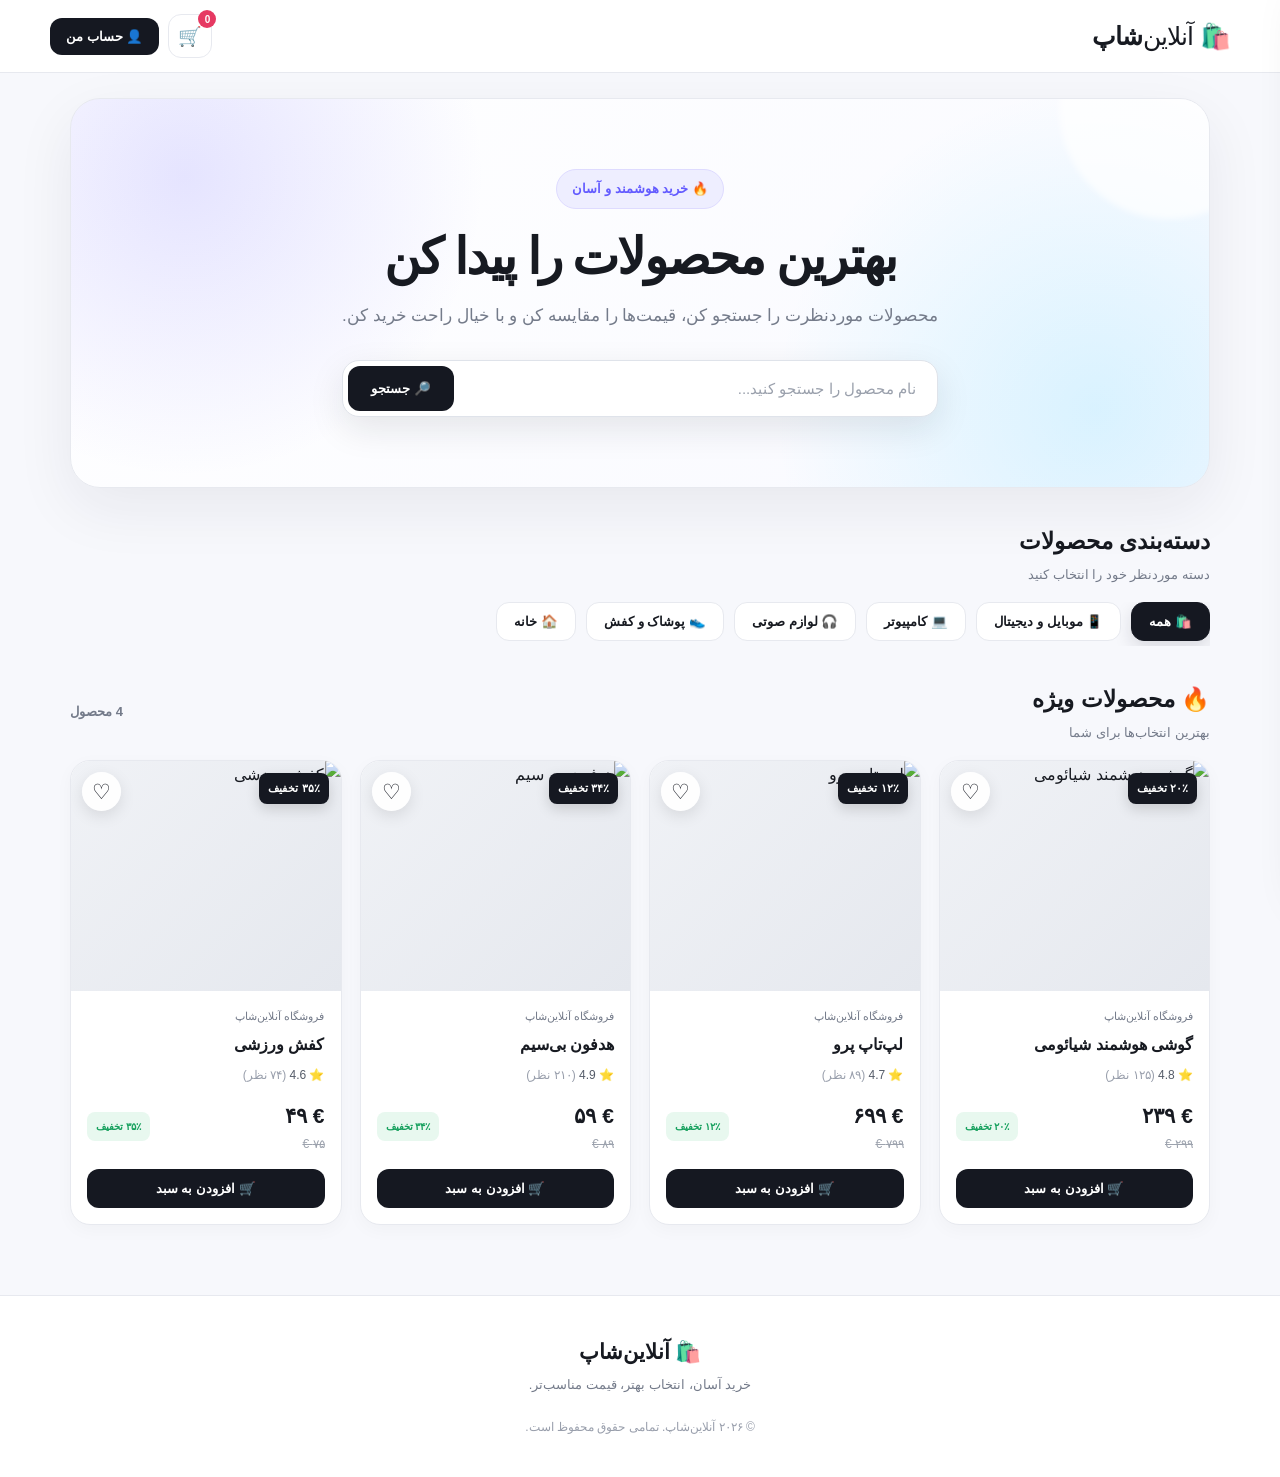
==== index.html @ c45873c3 "Refactor index.html with comments and adjustments Updated HTML structure and added comments for clar" ====
<!DOCTYPE html>
<html lang="fa" dir="rtl">

<head>
  <meta charset="UTF-8">

  <meta name="viewport" content="width=device-width, initial-scale=1.0">

  <title>آنلاین‌شاپ | فروشگاه اینترنتی</title>

  <meta
    name="description"
    content="آنلاین‌شاپ؛ خرید آسان محصولات با بهترین قیمت."
  >

  <link rel="stylesheet" href="style.css">
</head>

<body>

<header>

  <div class="header">

    <a href="#" class="logo">
      🛍️ <span>آنلاین</span>‌شاپ
    </a>

    <div class="header-actions">

      <button
        class="icon-button"
        onclick="openCart()"
        aria-label="سبد خرید"
      >
        🛒
        <span id="cartCount">0</span>
      </button>

      <button
        class="account"
        onclick="account()"
      >
        👤 حساب من
      </button>

    </div>

  </div>

</header>


<main>

  <!-- HERO -->

  <section class="hero">

    <div class="hero-content">

      <div class="badge">
        🔥 خرید هوشمند و آسان
      </div>

      <h1>
        بهترین محصولات را پیدا کن
      </h1>

      <p>
        محصولات موردنظرت را جستجو کن،
        قیمت‌ها را مقایسه کن و با خیال راحت خرید کن.
      </p>

      <div class="search">

        <input
          id="searchInput"
          type="search"
          placeholder="نام محصول را جستجو کنید..."
          autocomplete="off"
        >

        <button onclick="searchProducts()">
          🔎 جستجو
        </button>

      </div>

    </div>

  </section>


  <!-- CATEGORIES -->

  <section class="category-section">

    <div class="section-header">

      <div>

        <h2>
          دسته‌بندی محصولات
        </h2>

        <p class="section-subtitle">
          دسته موردنظر خود را انتخاب کنید
        </p>

      </div>

    </div>


    <div class="categories">

      <button
        class="category active"
        onclick="filterCategory('all', this)"
      >
        🛍️ همه
      </button>

      <button
        class="category"
        onclick="filterCategory('electronics', this)"
      >
        📱 موبایل و دیجیتال
      </button>

      <button
        class="category"
        onclick="filterCategory('computers', this)"
      >
        💻 کامپیوتر
      </button>

      <button
        class="category"
        onclick="filterCategory('audio', this)"
      >
        🎧 لوازم صوتی
      </button>

      <button
        class="category"
        onclick="filterCategory('fashion', this)"
      >
        👟 پوشاک و کفش
      </button>

      <button
        class="category"
        onclick="filterCategory('home', this)"
      >
        🏠 خانه
      </button>

    </div>

  </section>


  <!-- PRODUCTS -->

  <section class="deals-section">

    <div class="section-header">

      <div>

        <h2>
          🔥 محصولات ویژه
        </h2>

        <p class="section-subtitle">
          بهترین انتخاب‌ها برای شما
        </p>

      </div>

      <span id="resultCount">
        4 محصول
      </span>

    </div>


    <section
      class="products"
      id="products"
    >


      <!-- PRODUCT 1 -->

      <article
        class="product"
        data-category="electronics"
        data-name="گوشی شیائومی"
      >

        <div class="image">

          <img
            src="https://images.unsplash.com/photo-1598327105666-5b89351aff97?auto=format&fit=crop&w=700&q=85"
            alt="گوشی هوشمند شیائومی"
          >

          <span class="deal-badge">
            ۲۰٪ تخفیف
          </span>

          <button
            class="favorite"
            onclick="favorite(this)"
            aria-label="ذخیره محصول"
          >
            ♡
          </button>

        </div>


        <div class="info">

          <div class="store">
            فروشگاه آنلاین‌شاپ
          </div>

          <div class="name">
            گوشی هوشمند شیائومی
          </div>

          <div class="rating">
            ⭐ 4.8
            <span>
              (۱۲۵ نظر)
            </span>
          </div>


          <div class="prices">

            <div>

              <div class="price">
                ۲۳۹ €
              </div>

              <div class="old">
                ۲۹۹ €
              </div>

            </div>

            <div class="discount">
              ۲۰٪ تخفیف
            </div>

          </div>


          <button
            class="deal"
            onclick="addToCart(
              'گوشی هوشمند شیائومی',
              239,
              'https://images.unsplash.com/photo-1598327105666-5b89351aff97?auto=format&fit=crop&w=700&q=85'
            )"
          >
            🛒 افزودن به سبد
          </button>

        </div>

      </article>


      <!-- PRODUCT 2 -->

      <article
        class="product"
        data-category="computers"
        data-name="لپ تاپ پرو"
      >

        <div class="image">

          <img
            src="https://images.unsplash.com/photo-1496181133206-80ce9b88a853?auto=format&fit=crop&w=700&q=85"
            alt="لپ تاپ پرو"
          >

          <span class="deal-badge">
            ۱۲٪ تخفیف
          </span>

          <button
            class="favorite"
            onclick="favorite(this)"
            aria-label="ذخیره محصول"
          >
            ♡
          </button>

        </div>


        <div class="info">

          <div class="store">
            فروشگاه آنلاین‌شاپ
          </div>

          <div class="name">
            لپ‌تاپ پرو
          </div>

          <div class="rating">
            ⭐ 4.7
            <span>
              (۸۹ نظر)
            </span>
          </div>


          <div class="prices">

            <div>

              <div class="price">
                ۶۹۹ €
              </div>

              <div class="old">
                ۷۹۹ €
              </div>

            </div>

            <div class="discount">
              ۱۲٪ تخفیف
            </div>

          </div>


          <button
            class="deal"
            onclick="addToCart(
              'لپ‌تاپ پرو',
              699,
              'https://images.unsplash.com/photo-1496181133206-80ce9b88a853?auto=format&fit=crop&w=700&q=85'
            )"
          >
            🛒 افزودن به سبد
          </button>

        </div>

      </article>


      <!-- PRODUCT 3 -->

      <article
        class="product"
        data-category="audio"
        data-name="هدفون بی سیم"
      >

        <div class="image">

          <img
            src="https://images.unsplash.com/photo-1505740420928-5e560c06d30e?auto=format&fit=crop&w=700&q=85"
            alt="هدفون بی سیم"
          >

          <span class="deal-badge">
            ۳۴٪ تخفیف
          </span>

          <button
            class="favorite"
            onclick="favorite(this)"
            aria-label="ذخیره محصول"
          >
            ♡
          </button>

        </div>


        <div class="info">

          <div class="store">
            فروشگاه آنلاین‌شاپ
          </div>

          <div class="name">
            هدفون بی‌سیم
          </div>

          <div class="rating">
            ⭐ 4.9
            <span>
              (۲۱۰ نظر)
            </span>
          </div>


          <div class="prices">

            <div>

              <div class="price">
                ۵۹ €
              </div>

              <div class="old">
                ۸۹ €
              </div>

            </div>

            <div class="discount">
              ۳۴٪ تخفیف
            </div>

          </div>


          <button
            class="deal"
            onclick="addToCart(
              'هدفون بی‌سیم',
              59,
              'https://images.unsplash.com/photo-1505740420928-5e560c06d30e?auto=format&fit=crop&w=700&q=85'
            )"
          >
            🛒 افزودن به سبد
          </button>

        </div>

      </article>


      <!-- PRODUCT 4 -->

      <article
        class="product"
        data-category="fashion"
        data-name="کفش ورزشی"
      >

        <div class="image">

          <img
            src="https://images.unsplash.com/photo-1542291026-7eec264c27ff?auto=format&fit=crop&w=700&q=85"
            alt="کفش ورزشی"
          >

          <span class="deal-badge">
            ۳۵٪ تخفیف
          </span>

          <button
            class="favorite"
            onclick="favorite(this)"
            aria-label="ذخیره محصول"
          >
            ♡
          </button>

        </div>


        <div class="info">

          <div class="store">
            فروشگاه آنلاین‌شاپ
          </div>

          <div class="name">
            کفش ورزشی
          </div>

          <div class="rating">
            ⭐ 4.6
            <span>
              (۷۴ نظر)
            </span>
          </div>


          <div class="prices">

            <div>

              <div class="price">
                ۴۹ €
              </div>

              <div class="old">
                ۷۵ €
              </div>

            </div>

            <div class="discount">
              ۳۵٪ تخفیف
            </div>

          </div>


          <button
            class="deal"
            onclick="addToCart(
              'کفش ورزشی',
              49,
              'https://images.unsplash.com/photo-1542291026-7eec264c27ff?auto=format&fit=crop&w=700&q=85'
            )"
          >
            🛒 افزودن به سبد
          </button>

        </div>

      </article>

    </section>


    <!-- NO RESULTS -->

    <div
      id="noResults"
      class="no-results"
    >

      <div class="no-results-icon">
        🔎
      </div>

      <h3>
        محصولی پیدا نشد
      </h3>

      <p>
        نام محصول یا دسته دیگری را امتحان کنید.
      </p>

      <button onclick="resetSearch()">
        نمایش همه محصولات
      </button>

    </div>

  </section>

</main>


<!-- FOOTER -->

<footer>

  <div class="footer-content">

    <strong>
      🛍️ آنلاین‌شاپ
    </strong>

    <p>
      خرید آسان، انتخاب بهتر، قیمت مناسب‌تر.
    </p>

    <small>
      © ۲۰۲۶ آنلاین‌شاپ. تمامی حقوق محفوظ است.
    </small>

  </div>

</footer>


<!-- CART OVERLAY -->

<div
  id="cartOverlay"
  class="cart-overlay"
  onclick="closeCart()"
></div>


<!-- CART PANEL -->

<aside
  id="cartPanel"
  class="cart-panel"
>

  <div class="cart-header">

    <h2>
      🛒 سبد خرید
    </h2>

    <button
      class="cart-close"
      onclick="closeCart()"
    >
      ✕
    </button>

  </div>


  <div
    id="cartItems"
    class="cart-items"
  ></div>


  <div class="cart-footer">

    <div class="cart-total">

      <span>
        مجموع:
      </span>

      <strong id="cartTotal">
        €0
      </strong>

    </div>


    <!-- این دکمه به صفحه ثبت سفارش می‌رود -->

    <button
      class="checkout"
      onclick="checkout()"
    >
      ادامه ثبت سفارش 🧾
    </button>

  </div>

</aside>


<script>

/* =========================
   CART
========================= */

let cart = JSON.parse(
  localStorage.getItem("onlineShopCart") || "[]"
);


/* =========================
   SAVE CART
========================= */

function saveCart() {

  localStorage.setItem(
    "onlineShopCart",
    JSON.stringify(cart)
  );

}


/* =========================
   SEARCH
========================= */

function searchProducts() {

  const input =
    document
      .getElementById("searchInput")
      .value
      .toLowerCase()
      .trim();

  const products =
    document.querySelectorAll(".product");

  let count = 0;

  products.forEach(product => {

    const name =
      product.dataset.name
        .toLowerCase();

    const category =
      product.dataset.category
        .toLowerCase();

    const matches =
      name.includes(input) ||
      category.includes(input);

    product.style.display =
      matches ? "" : "none";

    if (matches) {
      count++;
    }

  });

  updateResults(count);
}


/* =========================
   CATEGORY
========================= */

function filterCategory(category, button) {

  const products =
    document.querySelectorAll(".product");

  document
    .querySelectorAll(".category")
    .forEach(item => {
      item.classList.remove("active");
    });

  button.classList.add("active");

  let count = 0;

  products.forEach(product => {

    const productCategory =
      product.dataset.category;

    const show =
      category === "all" ||
      productCategory === category;

    product.style.display =
      show ? "" : "none";

    if (show) {
      count++;
    }

  });

  document
    .getElementById("searchInput")
    .value = "";

  updateResults(count);
}


/* =========================
   RESULTS
========================= */

function updateResults(count) {

  document
    .getElementById("resultCount")
    .textContent =
      count + " محصول";

  document
    .getElementById("noResults")
    .style.display =
      count === 0
        ? "block"
        : "none";
}


/* =========================
   RESET
========================= */

function resetSearch() {

  document
    .getElementById("searchInput")
    .value = "";

  const products =
    document.querySelectorAll(".product");

  products.forEach(product => {
    product.style.display = "";
  });

  document
    .querySelectorAll(".category")
    .forEach(item => {
      item.classList.remove("active");
    });

  document
    .querySelector(".category")
    .classList.add("active");

  updateResults(products.length);
}


/* =========================
   FAVORITE
========================= */

function favorite(button) {

  button.classList.toggle("saved");

  button.textContent =
    button.classList.contains("saved")
      ? "♥"
      : "♡";
}


/* =========================
   ADD TO CART
========================= */

function addToCart(name, price, image) {

  const existing =
    cart.find(item =>
      item.name === name
    );

  if (existing) {

    existing.quantity++;

  } else {

    cart.push({

      name: name,

      price: price,

      image: image,

      quantity: 1

    });

  }

  saveCart();

  updateCart();

  openCart();
}


/* =========================
   UPDATE CART
========================= */

function updateCart() {

  const cartCount =
    cart.reduce(
      (total, item) =>
        total + item.quantity,
      0
    );

  document
    .getElementById("cartCount")
    .textContent =
      cartCount;


  const cartItems =
    document.getElementById(
      "cartItems"
    );

  const cartTotal =
    document.getElementById(
      "cartTotal"
    );


  if (cart.length === 0) {

    cartItems.innerHTML = `

      <div class="empty-cart">

        <div>
          🛒
        </div>

        <h3>
          سبد خرید خالی است
        </h3>

        <p>
          محصولات موردنظرت را
          به سبد اضافه کن.
        </p>

      </div>

    `;

    cartTotal.textContent = "€0";

    return;
  }


  let total = 0;

  cartItems.innerHTML = "";


  cart.forEach((item, index) => {

    total +=
      item.price * item.quantity;


    const itemElement =
      document.createElement("div");

    itemElement.className =
      "cart-item";


    itemElement.innerHTML = `

      <img
        src="${item.image}"
        alt="${item.name}"
      >

      <div class="cart-item-info">

        <strong>
          ${item.name}
        </strong>

        <div class="cart-item-price">
          €${item.price}
        </div>

        <div class="quantity">

          <button
            onclick="changeQuantity(${index}, -1)"
          >
            −
          </button>

          <span>
            ${item.quantity}
          </span>

          <button
            onclick="changeQuantity(${index}, 1)"
          >
            +
          </button>

          <button
            class="remove"
            onclick="removeFromCart(${index})"
          >
            🗑️
          </button>

        </div>

      </div>

    `;

    cartItems.appendChild(
      itemElement
    );

  });


  cartTotal.textContent =
    "€" + total;
}


/* =========================
   CHANGE QUANTITY
========================= */

function changeQuantity(index, change) {

  if (!cart[index]) {
    return;
  }

  cart[index].quantity += change;

  if (cart[index].quantity <= 0) {

    cart.splice(index, 1);

  }

  saveCart();

  updateCart();
}


/* =========================
   REMOVE
========================= */

function removeFromCart(index) {

  if (!cart[index]) {
    return;
  }

  cart.splice(index, 1);

  saveCart();

  updateCart();
}


/* =========================
   OPEN CART
========================= */

function openCart() {

  updateCart();

  document
    .getElementById("cartPanel")
    .classList.add("open");

  document
    .getElementById("cartOverlay")
    .classList.add("show");

  document.body.style.overflow =
    "hidden";
}


/* =========================
   CLOSE CART
========================= */

function closeCart() {

  document
    .getElementById("cartPanel")
    .classList.remove("open");

  document
    .getElementById("cartOverlay")
    .classList.remove("show");

  document.body.style.overflow =
    "";
}


/* =========================
   CHECKOUT
========================= */

function checkout() {

  if (cart.length === 0) {

    alert(
      "سبد خرید شما خالی است."
    );

    return;
  }

  /*
    انتقال مستقیم به صفحه ثبت سفارش
  */

  window.location.href =
    "checkout.html";
}


/* =========================
   ACCOUNT
========================= */

function account() {

  alert(
    "👤 حساب کاربری\n\n" +
    "صفحه حساب کاربری به‌زودی اضافه می‌شود."
  );
}


/* =========================
   ENTER SEARCH
========================= */

document
  .getElementById("searchInput")
  .addEventListener(
    "keydown",
    function(event) {

      if (event.key === "Enter") {

        searchProducts();

      }

    }
  );


/* =========================
   LOAD CART
========================= */

updateCart();

</script>

</body>

              </html>
---- style.css ----
* {
  box-sizing: border-box;
  margin: 0;
  padding: 0;
}

:root {
  --bg: #f7f8fc;
  --card: #ffffff;
  --text: #171a21;
  --muted: #747b8a;
  --border: #e7e9ef;
  --dark: #151821;
  --accent: #635bff;
  --green: #16a05d;
  --red: #e63962;
}

html {
  scroll-behavior: smooth;
}

body {
  font-family:
    Tahoma,
    Arial,
    sans-serif;

  background: var(--bg);
  color: var(--text);
  line-height: 1.7;
}

/* ---------------- HEADER ---------------- */

header {
  position: sticky;
  top: 0;
  z-index: 100;

  background: rgba(255, 255, 255, 0.94);
  border-bottom: 1px solid var(--border);

  backdrop-filter: blur(14px);
  -webkit-backdrop-filter: blur(14px);

  padding: 14px 20px;
}

.header {
  max-width: 1180px;
  margin: auto;

  display: flex;
  align-items: center;
  justify-content: space-between;

  gap: 15px;
}

.logo {
  color: var(--text);
  text-decoration: none;

  font-size: 25px;
  font-weight: 900;

  letter-spacing: -0.8px;
  white-space: nowrap;
}

.logo span {
  font-weight: 500;
}

.header-actions {
  display: flex;
  align-items: center;
  gap: 9px;
}

.icon-button {
  position: relative;

  width: 44px;
  height: 44px;

  border: 1px solid var(--border);
  background: white;

  border-radius: 13px;

  font-size: 19px;

  display: flex;
  align-items: center;
  justify-content: center;

  transition: 0.2s;
}

.icon-button:hover {
  transform: translateY(-2px);
  border-color: #d6d9e3;
}

#cartCount {
  position: absolute;

  top: -5px;
  right: -5px;

  min-width: 18px;
  height: 18px;

  padding: 0 4px;

  border-radius: 50%;

  background: var(--red);
  color: white;

  font-size: 10px;
  font-weight: 800;

  display: flex;
  align-items: center;
  justify-content: center;
}

.account {
  border: none;
  background: var(--dark);
  color: white;

  padding: 11px 16px;

  border-radius: 12px;

  font-weight: 800;

  transition: 0.2s;
}

.account:hover {
  transform: translateY(-2px);
  opacity: 0.92;
}

/* ---------------- MAIN ---------------- */

main {
  max-width: 1180px;
  margin: auto;

  padding: 25px 20px 70px;
}

/* ---------------- HERO ---------------- */

.hero {
  position: relative;
  overflow: hidden;

  min-height: 390px;

  display: flex;
  align-items: center;
  justify-content: center;

  text-align: center;

  background:
    radial-gradient(
      circle at 10% 20%,
      rgba(99, 91, 255, 0.16),
      transparent 28%
    ),
    radial-gradient(
      circle at 90% 80%,
      rgba(0, 190, 255, 0.13),
      transparent 30%
    ),
    linear-gradient(
      135deg,
      #ffffff,
      #f8f9ff
    );

  border: 1px solid var(--border);

  border-radius: 30px;

  padding: 55px 20px;

  box-shadow:
    0 20px 60px rgba(30, 35, 55, 0.07);
}

.hero::before {
  content: "";

  position: absolute;

  width: 220px;
  height: 220px;

  border-radius: 50%;

  background: rgba(255, 255, 255, 0.7);

  top: -100px;
  right: -70px;

  filter: blur(3px);
}

.hero-content {
  position: relative;
  z-index: 2;

  max-width: 760px;
  margin: auto;
}

.badge {
  display: inline-flex;
  align-items: center;

  background: #eeeeff;
  color: var(--accent);

  border: 1px solid #dedbff;

  padding: 8px 15px;

  border-radius: 999px;

  font-size: 13px;
  font-weight: 800;

  margin-bottom: 18px;
}

.hero h1 {
  font-size: 50px;
  line-height: 1.2;

  letter-spacing: -2px;

  margin-bottom: 15px;

  font-weight: 900;
}

.hero p {
  color: var(--muted);

  font-size: 17px;

  max-width: 650px;

  margin: 0 auto 30px;
}

/* ---------------- SEARCH ---------------- */

.search {
  max-width: 680px;

  margin: auto;

  display: flex;

  background: white;

  border: 1px solid #dfe3ea;

  border-radius: 17px;

  padding: 5px;

  box-shadow:
    0 12px 35px rgba(20, 25, 35, 0.10);
}

.search input {
  flex: 1;

  min-width: 0;

  border: none;
  outline: none;

  padding: 14px 16px;

  font-size: 15px;

  color: var(--text);

  background: transparent;

  direction: rtl;
}

.search input::placeholder {
  color: #9aa0ac;
}

.search button {
  border: none;

  background: var(--dark);
  color: white;

  padding: 0 23px;

  border-radius: 12px;

  font-weight: 800;

  transition: 0.2s;
}

.search button:hover {
  opacity: 0.9;
  transform: translateY(-1px);
}

/* ---------------- SECTIONS ---------------- */

.category-section,
.deals-section {
  margin-top: 34px;
}

.section-header {
  display: flex;

  align-items: center;
  justify-content: space-between;

  gap: 15px;

  margin-bottom: 16px;
}

.section-header h2 {
  font-size: 23px;

  font-weight: 900;
}

.section-subtitle {
  color: var(--muted);

  font-size: 13px;

  margin-top: 3px;
}

#resultCount {
  color: var(--muted);

  font-size: 13px;

  font-weight: 800;

  white-space: nowrap;
}

/* ---------------- CATEGORIES ---------------- */

.categories {
  display: flex;

  gap: 10px;

  overflow-x: auto;

  padding-bottom: 5px;

  scrollbar-width: none;
}

.categories::-webkit-scrollbar {
  display: none;
}

.category {
  flex: 0 0 auto;

  border: 1px solid var(--border);

  background: white;
  color: var(--text);

  padding: 11px 17px;

  border-radius: 13px;

  font-weight: 700;

  transition: 0.2s;
}

.category:hover {
  transform: translateY(-2px);

  border-color: #d5d8e2;
}

.category.active {
  background: var(--dark);
  color: white;

  border-color: var(--dark);

  box-shadow:
    0 7px 18px rgba(20, 24, 35, 0.13);
}

/* ---------------- PRODUCTS ---------------- */

.products {
  display: grid;

  grid-template-columns:
    repeat(4, minmax(0, 1fr));

  gap: 18px;
}

.product {
  background: var(--card);

  border: 1px solid var(--border);

  border-radius: 20px;

  overflow: hidden;

  transition:
    transform 0.25s ease,
    box-shadow 0.25s ease;

  box-shadow:
    0 5px 18px rgba(20, 25, 35, 0.03);
}

.product:hover {
  transform: translateY(-6px);

  box-shadow:
    0 20px 45px rgba(20, 25, 35, 0.12);
}

/* ---------------- PRODUCT IMAGE ---------------- */

.image {
  height: 230px;

  position: relative;

  overflow: hidden;

  background:
    linear-gradient(
      135deg,
      #f0f2f6,
      #e5e8ee
    );

  display: flex;
  align-items: center;
  justify-content: center;
}

.image img {
  width: 100%;
  height: 100%;

  object-fit: cover;

  display: block;

  transition:
    transform 0.45s ease;
}

.product:hover .image img {
  transform: scale(1.06);
}

.deal-badge {
  position: absolute;

  top: 12px;
  right: 12px;

  background: var(--dark);

  color: white;

  padding: 6px 9px;

  border-radius: 8px;

  font-size: 11px;

  font-weight: 900;

  box-shadow:
    0 5px 14px rgba(0, 0, 0, 0.15);
}

.favorite {
  position: absolute;

  top: 11px;
  left: 11px;

  width: 39px;
  height: 39px;

  border: none;

  border-radius: 50%;

  background:
    rgba(255, 255, 255, 0.94);

  font-size: 21px;

  color: var(--dark);

  display: flex;
  align-items: center;
  justify-content: center;

  box-shadow:
    0 5px 16px rgba(0, 0, 0, 0.10);

  transition: 0.2s;
}

.favorite:hover {
  transform: scale(1.08);
}

.favorite.saved {
  color: var(--red);
}

/* ---------------- PRODUCT INFO ---------------- */

.info {
  padding: 16px;
}

.store {
  color: var(--muted);

  font-size: 11px;

  margin-bottom: 5px;
}

.name {
  font-size: 16px;

  font-weight: 900;

  margin-bottom: 7px;
}

.rating {
  font-size: 12px;

  color: #555c69;

  margin-bottom: 12px;
}

.rating span {
  color: #999fac;
}

.prices {
  display: flex;

  align-items: center;
  justify-content: space-between;

  gap: 10px;

  margin-bottom: 14px;
}

.price {
  font-size: 21px;

  font-weight: 900;

  direction: ltr;
  text-align: right;
}

.old {
  color: #9ca2ad;

  text-decoration: line-through;

  font-size: 12px;

  margin-top: 1px;
}

.discount {
  background: #e8f8ef;

  color: var(--green);

  padding: 6px 9px;

  border-radius: 8px;

  font-size: 10px;

  font-weight: 900;

  white-space: nowrap;
}

.deal {
  width: 100%;

  border: none;

  background: var(--dark);

  color: white;

  padding: 12px;

  border-radius: 12px;

  font-weight: 800;

  transition: 0.2s;
}

.deal:hover {
  opacity: 0.91;

  transform: translateY(-1px);
}

/* ---------------- NO RESULTS ---------------- */

.no-results {
  display: none;

  text-align: center;

  background: white;

  border: 1px solid var(--border);

  border-radius: 20px;

  padding: 50px 20px;
}

.no-results-icon {
  font-size: 42px;

  margin-bottom: 10px;
}

.no-results h3 {
  margin-bottom: 5px;

  font-size: 19px;
}

.no-results p {
  color: var(--muted);

  margin-bottom: 18px;
}

.no-results button {
  border: none;

  background: var(--dark);

  color: white;

  padding: 11px 18px;

  border-radius: 11px;

  font-weight: 800;
}

/* ---------------- FOOTER ---------------- */

footer {
  border-top: 1px solid var(--border);

  background: white;

  text-align: center;

  padding: 38px 20px;
}

.footer-content strong {
  font-size: 21px;

  font-weight: 900;
}

.footer-content p {
  color: var(--muted);

  font-size: 13px;

  margin: 5px 0 15px;
}

.footer-content small {
  color: #999fac;

  font-size: 12px;
}

/* ---------------- TABLET ---------------- */

@media (max-width: 1000px) {

  .products {
    grid-template-columns:
      repeat(3, minmax(0, 1fr));
  }

  .hero h1 {
    font-size: 43px;
  }

}

/* ---------------- MOBILE ---------------- */

@media (max-width: 700px) {

  header {
    padding: 12px;
  }

  .header {
    gap: 8px;
  }

  .logo {
    font-size: 21px;
  }

  .account {
    padding: 9px 11px;

    font-size: 12px;
  }

  .icon-button {
    width: 40px;
    height: 40px;
  }

  main {
    padding: 14px 12px 55px;
  }

  .hero {
    min-height: 350px;

    padding: 40px 15px;

    border-radius: 22px;
  }

  .hero h1 {
    font-size: 32px;

    letter-spacing: -1px;
  }

  .hero p {
    font-size: 14px;

    margin-bottom: 23px;
  }

  .badge {
    font-size: 11px;

    padding: 7px 11px;
  }

  .search {
    border-radius: 14px;
  }

  .search input {
    padding: 12px;

    font-size: 13px;
  }

  .search button {
    padding: 0 14px;

    font-size: 12px;
  }

  .section-header h2 {
    font-size: 19px;
  }

  .section-subtitle {
    font-size: 11px;
  }

  .products {
    grid-template-columns:
      repeat(2, minmax(0, 1fr));

    gap: 10px;
  }

  .product {
    border-radius: 16px;
  }

  .image {
    height: 165px;
  }

  .info {
    padding: 11px;
  }

  .store {
    font-size: 9px;
  }

  .name {
    font-size: 13px;

    line-height: 1.6;
  }

  .rating {
    font-size: 10px;
  }

  .price {
    font-size: 17px;
  }

  .old {
    font-size: 10px;
  }

  .discount {
    font-size: 8px;

    padding: 5px 6px;
  }

  .deal {
    font-size: 11px;

    padding: 10px 5px;

    border-radius: 10px;
  }

  .favorite {
    width: 34px;
    height: 34px;

    font-size: 18px;
  }

  .deal-badge {
    font-size: 9px;

    padding: 5px 7px;
  }

}

/* ---------------- SMALL PHONES ---------------- */

@media (max-width: 380px) {

  .logo {
    font-size: 18px;
  }

  .account {
    font-size: 10px;

    padding: 8px 9px;
  }

  .products {
    gap: 8px;
  }

  .image {
    height: 145px;
  }

  .name {
    font-size: 12px;
  }

  .price {
    font-size: 15px;
  }

  .discount {
    display: none;
  }

  }/* =========================
   CART PANEL
========================= */

.cart-overlay {
  position: fixed;
  inset: 0;
  z-index: 200;

  background: rgba(0, 0, 0, 0.45);

  opacity: 0;
  visibility: hidden;

  transition: 0.3s;
}

.cart-overlay.show {
  opacity: 1;
  visibility: visible;
}

.cart-panel {
  position: fixed;

  top: 0;
  right: 0;

  width: 420px;
  max-width: 92%;

  height: 100vh;

  z-index: 300;

  background: #ffffff;

  box-shadow:
    -15px 0 45px rgba(0, 0, 0, 0.15);

  transform: translateX(110%);

  transition:
    transform 0.35s ease;

  display: flex;
  flex-direction: column;
}

.cart-panel.open {
  transform: translateX(0);
}

.cart-header {
  display: flex;

  align-items: center;
  justify-content: space-between;

  padding: 20px;

  border-bottom: 1px solid var(--border);
}

.cart-header h2 {
  font-size: 20px;
  font-weight: 900;
}

.cart-close {
  width: 38px;
  height: 38px;

  border: none;

  background: #f3f4f7;

  border-radius: 50%;

  font-size: 17px;

  cursor: pointer;

  transition: 0.2s;
}

.cart-close:hover {
  background: #e9ebf0;
  transform: rotate(5deg);
}

.cart-items {
  flex: 1;

  overflow-y: auto;

  padding: 15px;
}

.cart-item {
  display: flex;

  gap: 12px;

  padding: 12px;

  margin-bottom: 10px;

  border: 1px solid var(--border);

  border-radius: 15px;

  background: #ffffff;
}

.cart-item img {
  width: 75px;
  height: 75px;

  object-fit: cover;

  border-radius: 11px;

  background: #f1f2f5;
}

.cart-item-info {
  flex: 1;

  min-width: 0;
}

.cart-item-info strong {
  display: block;

  font-size: 14px;

  margin-bottom: 4px;

  white-space: nowrap;
  overflow: hidden;
  text-overflow: ellipsis;
}

.cart-item-price {
  font-size: 14px;

  font-weight: 900;

  margin-bottom: 8px;
}

.quantity {
  display: flex;

  align-items: center;

  gap: 7px;
}

.quantity button {
  width: 30px;
  height: 30px;

  border: 1px solid var(--border);

  background: #f7f8fa;

  border-radius: 8px;

  font-weight: 900;

  cursor: pointer;
}

.quantity button:hover {
  background: #eceef3;
}

.quantity span {
  min-width: 22px;

  text-align: center;

  font-weight: 800;
}

.quantity .remove {
  margin-right: auto;

  border: none;

  background: transparent;

  font-size: 15px;
}

.empty-cart {
  text-align: center;

  padding: 70px 20px;

  color: var(--muted);
}

.empty-cart > div {
  font-size: 55px;

  margin-bottom: 12px;
}

.empty-cart h3 {
  color: var(--text);

  font-size: 18px;

  margin-bottom: 5px;
}

.empty-cart p {
  font-size: 13px;
}

.cart-footer {
  padding: 18px;

  border-top: 1px solid var(--border);

  background: #ffffff;
}

.cart-total {
  display: flex;

  justify-content: space-between;

  align-items: center;

  margin-bottom: 13px;

  font-size: 15px;
}

.cart-total strong {
  font-size: 21px;
  font-weight: 900;
}

.checkout {
  width: 100%;

  border: none;

  background: var(--dark);

  color: white;

  padding: 14px;

  border-radius: 12px;

  font-size: 14px;

  font-weight: 900;

  cursor: pointer;

  transition: 0.2s;
}

.checkout:hover {
  opacity: 0.9;

  transform: translateY(-1px);
}


/* =========================
   MOBILE CART
========================= */

@media (max-width: 500px) {

  .cart-panel {
    width: 100%;
    max-width: 100%;
  }

  .cart-header {
    padding: 16px;
  }

  .cart-items {
    padding: 12px;
  }

  .cart-footer {
    padding: 15px;
  }

}
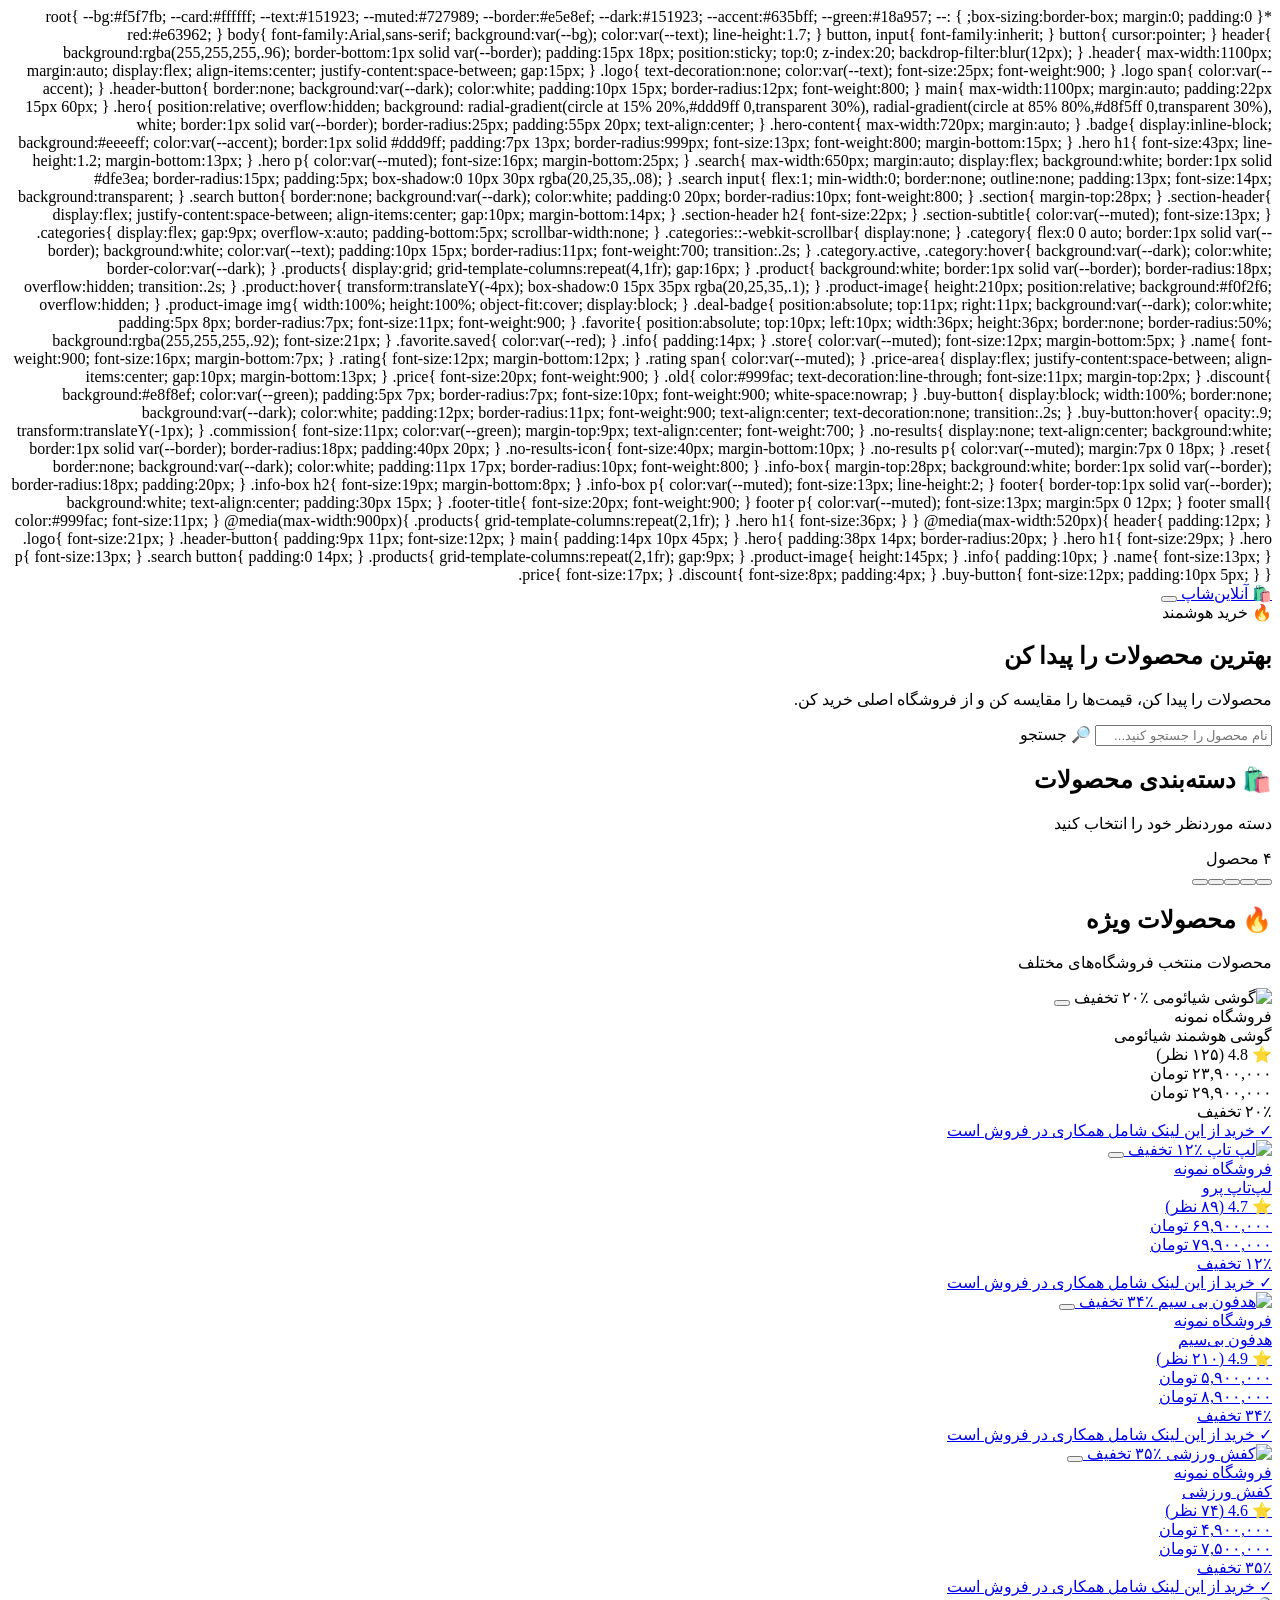
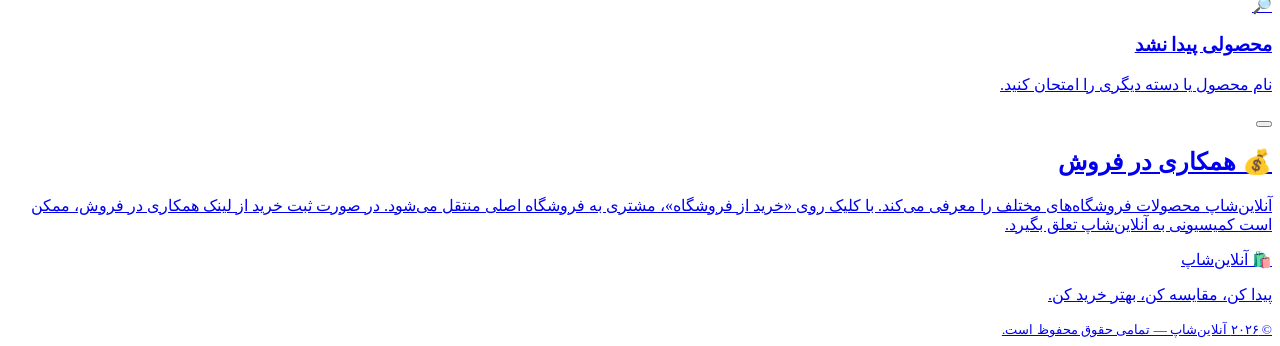
==== commit 24a01b11: "Update print statement from 'Hello' to 'Goodbye'" ====
--- a/index.html
+++ b/index.html
@@ -1,1164 +1,1046 @@
-<!DOCTYPE html>
-<html lang="fa" dir="rtl">
-
-<head>
-  <meta charset="UTF-8">
-
-  <meta name="viewport" content="width=device-width, initial-scale=1.0">
-
-  <title>آنلاین‌شاپ | فروشگاه اینترنتی</title>
-
-  <meta
-    name="description"
-    content="آنلاین‌شاپ؛ خرید آسان محصولات با بهترین قیمت."
-  >
-
-  <link rel="stylesheet" href="style.css">
-</head>
-
-<body>
-
-<header>
-
-  <div class="header">
-
-    <a href="#" class="logo">
-      🛍️ <span>آنلاین</span>‌شاپ
-    </a>
-
-    <div class="header-actions">
-
-      <button
-        class="icon-button"
-        onclick="openCart()"
-        aria-label="سبد خرید"
-      >
-        🛒
-        <span id="cartCount">0</span>
-      </button>
-
-      <button
-        class="account"
-        onclick="account()"
-      >
-        👤 حساب من
-      </button>
-
-    </div>
-
-  </div>
-
-</header>
-
-
-<main>
-
-  <!-- HERO -->
-
-  <section class="hero">
-
-    <div class="hero-content">
-
-      <div class="badge">
-        🔥 خرید هوشمند و آسان
-      </div>
-
-      <h1>
-        بهترین محصولات را پیدا کن
-      </h1>
-
-      <p>
-        محصولات موردنظرت را جستجو کن،
-        قیمت‌ها را مقایسه کن و با خیال راحت خرید کن.
-      </p>
-
-      <div class="search">
-
-        <input
-          id="searchInput"
-          type="search"
-          placeholder="نام محصول را جستجو کنید..."
-          autocomplete="off"
-        >
-
-        <button onclick="searchProducts()">
-          🔎 جستجو
-        </button>
-
-      </div>
-
-    </div>
-
-  </section>
-
-
-  <!-- CATEGORIES -->
-
-  <section class="category-section">
-
-    <div class="section-header">
-
-      <div>
-
-        <h2>
-          دسته‌بندی محصولات
-        </h2>
-
-        <p class="section-subtitle">
-          دسته موردنظر خود را انتخاب کنید
-        </p>
-
-      </div>
-
-    </div>
-
-
-    <div class="categories">
-
-      <button
-        class="category active"
-        onclick="filterCategory('all', this)"
-      >
-        🛍️ همه
-      </button>
-
-      <button
-        class="category"
-        onclick="filterCategory('electronics', this)"
-      >
-        📱 موبایل و دیجیتال
-      </button>
-
-      <button
-        class="category"
-        onclick="filterCategory('computers', this)"
-      >
-        💻 کامپیوتر
-      </button>
-
-      <button
-        class="category"
-        onclick="filterCategory('audio', this)"
-      >
-        🎧 لوازم صوتی
-      </button>
-
-      <button
-        class="category"
-        onclick="filterCategory('fashion', this)"
-      >
-        👟 پوشاک و کفش
-      </button>
-
-      <button
-        class="category"
-        onclick="filterCategory('home', this)"
-      >
-        🏠 خانه
-      </button>
-
-    </div>
-
-  </section>
-
-
-  <!-- PRODUCTS -->
-
-  <section class="deals-section">
-
-    <div class="section-header">
-
-      <div>
-
-        <h2>
-          🔥 محصولات ویژه
-        </h2>
-
-        <p class="section-subtitle">
-          بهترین انتخاب‌ها برای شما
-        </p>
-
-      </div>
-
-      <span id="resultCount">
-        4 محصول
-      </span>
-
-    </div>
-
-
-    <section
-      class="products"
-      id="products"
-    >
-
-
-      <!-- PRODUCT 1 -->
-
-      <article
-        class="product"
-        data-category="electronics"
-        data-name="گوشی شیائومی"
-      >
-
-        <div class="image">
-
-          <img
-            src="https://images.unsplash.com/photo-1598327105666-5b89351aff97?auto=format&fit=crop&w=700&q=85"
-            alt="گوشی هوشمند شیائومی"
-          >
-
-          <span class="deal-badge">
-            ۲۰٪ تخفیف
-          </span>
-
-          <button
-            class="favorite"
-            onclick="favorite(this)"
-            aria-label="ذخیره محصول"
-          >
-            ♡
-          </button>
-
-        </div>
-
-
-        <div class="info">
-
-          <div class="store">
-            فروشگاه آنلاین‌شاپ
-          </div>
-
-          <div class="name">
-            گوشی هوشمند شیائومی
-          </div>
-
-          <div class="rating">
-            ⭐ 4.8
-            <span>
-              (۱۲۵ نظر)
-            </span>
-          </div>
-
-
-          <div class="prices">
-
-            <div>
-
-              <div class="price">
-                ۲۳۹ €
-              </div>
-
-              <div class="old">
-                ۲۹۹ €
-              </div>
-
-            </div>
-
-            <div class="discount">
-              ۲۰٪ تخفیف
-            </div>
-
-          </div>
-
-
-          <button
-            class="deal"
-            onclick="addToCart(
-              'گوشی هوشمند شیائومی',
-              239,
-              'https://images.unsplash.com/photo-1598327105666-5b89351aff97?auto=format&fit=crop&w=700&q=85'
-            )"
-          >
-            🛒 افزودن به سبد
-          </button>
-
-        </div>
-
-      </article>
-
-
-      <!-- PRODUCT 2 -->
-
-      <article
-        class="product"
-        data-category="computers"
-        data-name="لپ تاپ پرو"
-      >
-
-        <div class="image">
-
-          <img
-            src="https://images.unsplash.com/photo-1496181133206-80ce9b88a853?auto=format&fit=crop&w=700&q=85"
-            alt="لپ تاپ پرو"
-          >
-
-          <span class="deal-badge">
-            ۱۲٪ تخفیف
-          </span>
-
-          <button
-            class="favorite"
-            onclick="favorite(this)"
-            aria-label="ذخیره محصول"
-          >
-            ♡
-          </button>
-
-        </div>
-
-
-        <div class="info">
-
-          <div class="store">
-            فروشگاه آنلاین‌شاپ
-          </div>
-
-          <div class="name">
-            لپ‌تاپ پرو
-          </div>
-
-          <div class="rating">
-            ⭐ 4.7
-            <span>
-              (۸۹ نظر)
-            </span>
-          </div>
-
-
-          <div class="prices">
-
-            <div>
-
-              <div class="price">
-                ۶۹۹ €
-              </div>
-
-              <div class="old">
-                ۷۹۹ €
-              </div>
-
-            </div>
-
-            <div class="discount">
-              ۱۲٪ تخفیف
-            </div>
-
-          </div>
-
-
-          <button
-            class="deal"
-            onclick="addToCart(
-              'لپ‌تاپ پرو',
-              699,
-              'https://images.unsplash.com/photo-1496181133206-80ce9b88a853?auto=format&fit=crop&w=700&q=85'
-            )"
-          >
-            🛒 افزودن به سبد
-          </button>
-
-        </div>
-
-      </article>
-
-
-      <!-- PRODUCT 3 -->
-
-      <article
-        class="product"
-        data-category="audio"
-        data-name="هدفون بی سیم"
-      >
-
-        <div class="image">
-
-          <img
-            src="https://images.unsplash.com/photo-1505740420928-5e560c06d30e?auto=format&fit=crop&w=700&q=85"
-            alt="هدفون بی سیم"
-          >
-
-          <span class="deal-badge">
-            ۳۴٪ تخفیف
-          </span>
-
-          <button
-            class="favorite"
-            onclick="favorite(this)"
-            aria-label="ذخیره محصول"
-          >
-            ♡
-          </button>
-
-        </div>
-
-
-        <div class="info">
-
-          <div class="store">
-            فروشگاه آنلاین‌شاپ
-          </div>
-
-          <div class="name">
-            هدفون بی‌سیم
-          </div>
-
-          <div class="rating">
-            ⭐ 4.9
-            <span>
-              (۲۱۰ نظر)
-            </span>
-          </div>
-
-
-          <div class="prices">
-
-            <div>
-
-              <div class="price">
-                ۵۹ €
-              </div>
-
-              <div class="old">
-                ۸۹ €
-              </div>
-
-            </div>
-
-            <div class="discount">
-              ۳۴٪ تخفیف
-            </div>
-
-          </div>
-
-
-          <button
-            class="deal"
-            onclick="addToCart(
-              'هدفون بی‌سیم',
-              59,
-              'https://images.unsplash.com/photo-1505740420928-5e560c06d30e?auto=format&fit=crop&w=700&q=85'
-            )"
-          >
-            🛒 افزودن به سبد
-          </button>
-
-        </div>
-
-      </article>
-
-
-      <!-- PRODUCT 4 -->
-
-      <article
-        class="product"
-        data-category="fashion"
-        data-name="کفش ورزشی"
-      >
-
-        <div class="image">
-
-          <img
-            src="https://images.unsplash.com/photo-1542291026-7eec264c27ff?auto=format&fit=crop&w=700&q=85"
-            alt="کفش ورزشی"
-          >
-
-          <span class="deal-badge">
-            ۳۵٪ تخفیف
-          </span>
-
-          <button
-            class="favorite"
-            onclick="favorite(this)"
-            aria-label="ذخیره محصول"
-          >
-            ♡
-          </button>
-
-        </div>
-
-
-        <div class="info">
-
-          <div class="store">
-            فروشگاه آنلاین‌شاپ
-          </div>
-
-          <div class="name">
-            کفش ورزشی
-          </div>
-
-          <div class="rating">
-            ⭐ 4.6
-            <span>
-              (۷۴ نظر)
-            </span>
-          </div>
-
-
-          <div class="prices">
-
-            <div>
-
-              <div class="price">
-                ۴۹ €
-              </div>
-
-              <div class="old">
-                ۷۵ €
-              </div>
-
-            </div>
-
-            <div class="discount">
-              ۳۵٪ تخفیف
-            </div>
-
-          </div>
-
-
-          <button
-            class="deal"
-            onclick="addToCart(
-              'کفش ورزشی',
-              49,
-              'https://images.unsplash.com/photo-1542291026-7eec264c27ff?auto=format&fit=crop&w=700&q=85'
-            )"
-          >
-            🛒 افزودن به سبد
-          </button>
-
-        </div>
-
-      </article>
-
-    </section>
-
-
-    <!-- NO RESULTS -->
-
-    <div
-      id="noResults"
-      class="no-results"
-    >
-
-      <div class="no-results-icon">
-        🔎
-      </div>
-
-      <h3>
-        محصولی پیدا نشد
-      </h3>
-
-      <p>
-        نام محصول یا دسته دیگری را امتحان کنید.
-      </p>
-
-      <button onclick="resetSearch()">
-        نمایش همه محصولات
-      </button>
-
-    </div>
-
-  </section>
-
-</main>
-
-
-<!-- FOOTER -->
-
-<footer>
-
-  <div class="footer-content">
-
-    <strong>
-      🛍️ آنلاین‌شاپ
-    </strong>
-
-    <p>
-      خرید آسان، انتخاب بهتر، قیمت مناسب‌تر.
-    </p>
-
-    <small>
-      © ۲۰۲۶ آنلاین‌شاپ. تمامی حقوق محفوظ است.
-    </small>
-
-  </div>
-
-</footer>
-
-
-<!-- CART OVERLAY -->
-
-<div
-  id="cartOverlay"
-  class="cart-overlay"
-  onclick="closeCart()"
-></div>
-
-
-<!-- CART PANEL -->
-
-<aside
-  id="cartPanel"
-  class="cart-panel"
->
-
-  <div class="cart-header">
-
-    <h2>
-      🛒 سبد خرید
-    </h2>
-
-    <button
-      class="cart-close"
-      onclick="closeCart()"
-    >
-      ✕
-    </button>
-
-  </div>
-
-
-  <div
-    id="cartItems"
-    class="cart-items"
-  ></div>
-
-
-  <div class="cart-footer">
-
-    <div class="cart-total">
-
-      <span>
-        مجموع:
-      </span>
-
-      <strong id="cartTotal">
-        €0
-      </strong>
-
-    </div>
-
-
-    <!-- این دکمه به صفحه ثبت سفارش می‌رود -->
-
-    <button
-      class="checkout"
-      onclick="checkout()"
-    >
-      ادامه ثبت سفارش 🧾
-    </button>
-
-  </div>
-
-</aside>
-
-
-<script>
+<!DOCTYPE html><html lang="fa" dir="rtl"><head>
+<meta charset="UTF-8">
+<meta name="viewport" content="width=device-width, initial-scale=1.0"><title>آنلاین‌شاپ | خرید و مقایسه محصولات</title><meta
+name="description"
+content="آنلاین‌شاپ؛ پیدا کردن محصولات و خرید از فروشگاه‌های معتبر."
+
+«»
+
+<style>
+
+*{
+box-sizing:border-box;
+margin:0;
+padding:0;
+}
+
+:root{
+--bg:#f5f7fb;
+--card:#ffffff;
+--text:#151923;
+--muted:#727989;
+--border:#e5e8ef;
+--dark:#151923;
+--accent:#635bff;
+--green:#18a957;
+--red:#e63962;
+}
+
+body{
+font-family:Arial,sans-serif;
+background:var(--bg);
+color:var(--text);
+line-height:1.7;
+}
+
+button,
+input{
+font-family:inherit;
+}
+
+button{
+cursor:pointer;
+}
+
+header{
+background:rgba(255,255,255,.96);
+border-bottom:1px solid var(--border);
+padding:15px 18px;
+position:sticky;
+top:0;
+z-index:20;
+backdrop-filter:blur(12px);
+}
+
+.header{
+max-width:1100px;
+margin:auto;
+display:flex;
+align-items:center;
+justify-content:space-between;
+gap:15px;
+}
+
+.logo{
+text-decoration:none;
+color:var(--text);
+font-size:25px;
+font-weight:900;
+}
+
+.logo span{
+color:var(--accent);
+}
+
+.header-button{
+border:none;
+background:var(--dark);
+color:white;
+padding:10px 15px;
+border-radius:12px;
+font-weight:800;
+}
+
+main{
+max-width:1100px;
+margin:auto;
+padding:22px 15px 60px;
+}
+
+.hero{
+position:relative;
+overflow:hidden;
+background:
+radial-gradient(circle at 15% 20%,#ddd9ff 0,transparent 30%),
+radial-gradient(circle at 85% 80%,#d8f5ff 0,transparent 30%),
+white;
+border:1px solid var(--border);
+border-radius:25px;
+padding:55px 20px;
+text-align:center;
+}
+
+.hero-content{
+max-width:720px;
+margin:auto;
+}
+
+.badge{
+display:inline-block;
+background:#eeeeff;
+color:var(--accent);
+border:1px solid #ddd9ff;
+padding:7px 13px;
+border-radius:999px;
+font-size:13px;
+font-weight:800;
+margin-bottom:15px;
+}
+
+.hero h1{
+font-size:43px;
+line-height:1.2;
+margin-bottom:13px;
+}
+
+.hero p{
+color:var(--muted);
+font-size:16px;
+margin-bottom:25px;
+}
+
+.search{
+max-width:650px;
+margin:auto;
+display:flex;
+background:white;
+border:1px solid #dfe3ea;
+border-radius:15px;
+padding:5px;
+box-shadow:0 10px 30px rgba(20,25,35,.08);
+}
+
+.search input{
+flex:1;
+min-width:0;
+border:none;
+outline:none;
+padding:13px;
+font-size:14px;
+background:transparent;
+}
+
+.search button{
+border:none;
+background:var(--dark);
+color:white;
+padding:0 20px;
+border-radius:10px;
+font-weight:800;
+}
+
+.section{
+margin-top:28px;
+}
+
+.section-header{
+display:flex;
+justify-content:space-between;
+align-items:center;
+gap:10px;
+margin-bottom:14px;
+}
+
+.section-header h2{
+font-size:22px;
+}
+
+.section-subtitle{
+color:var(--muted);
+font-size:13px;
+}
+
+.categories{
+display:flex;
+gap:9px;
+overflow-x:auto;
+padding-bottom:5px;
+scrollbar-width:none;
+}
+
+.categories::-webkit-scrollbar{
+display:none;
+}
+
+.category{
+flex:0 0 auto;
+border:1px solid var(--border);
+background:white;
+color:var(--text);
+padding:10px 15px;
+border-radius:11px;
+font-weight:700;
+transition:.2s;
+}
+
+.category.active,
+.category:hover{
+background:var(--dark);
+color:white;
+border-color:var(--dark);
+}
+
+.products{
+display:grid;
+grid-template-columns:repeat(4,1fr);
+gap:16px;
+}
+
+.product{
+background:white;
+border:1px solid var(--border);
+border-radius:18px;
+overflow:hidden;
+transition:.2s;
+}
+
+.product:hover{
+transform:translateY(-4px);
+box-shadow:0 15px 35px rgba(20,25,35,.1);
+}
+
+.product-image{
+height:210px;
+position:relative;
+background:#f0f2f6;
+overflow:hidden;
+}
+
+.product-image img{
+width:100%;
+height:100%;
+object-fit:cover;
+display:block;
+}
+
+.deal-badge{
+position:absolute;
+top:11px;
+right:11px;
+background:var(--dark);
+color:white;
+padding:5px 8px;
+border-radius:7px;
+font-size:11px;
+font-weight:900;
+}
+
+.favorite{
+position:absolute;
+top:10px;
+left:10px;
+width:36px;
+height:36px;
+border:none;
+border-radius:50%;
+background:rgba(255,255,255,.92);
+font-size:21px;
+}
+
+.favorite.saved{
+color:var(--red);
+}
+
+.info{
+padding:14px;
+}
+
+.store{
+color:var(--muted);
+font-size:12px;
+margin-bottom:5px;
+}
+
+.name{
+font-weight:900;
+font-size:16px;
+margin-bottom:7px;
+}
+
+.rating{
+font-size:12px;
+margin-bottom:12px;
+}
+
+.rating span{
+color:var(--muted);
+}
+
+.price-area{
+display:flex;
+justify-content:space-between;
+align-items:center;
+gap:10px;
+margin-bottom:13px;
+}
+
+.price{
+font-size:20px;
+font-weight:900;
+}
+
+.old{
+color:#999fac;
+text-decoration:line-through;
+font-size:11px;
+margin-top:2px;
+}
+
+.discount{
+background:#e8f8ef;
+color:var(--green);
+padding:5px 7px;
+border-radius:7px;
+font-size:10px;
+font-weight:900;
+white-space:nowrap;
+}
+
+.buy-button{
+display:block;
+width:100%;
+border:none;
+background:var(--dark);
+color:white;
+padding:12px;
+border-radius:11px;
+font-weight:900;
+text-align:center;
+text-decoration:none;
+transition:.2s;
+}
+
+.buy-button:hover{
+opacity:.9;
+transform:translateY(-1px);
+}
+
+.commission{
+font-size:11px;
+color:var(--green);
+margin-top:9px;
+text-align:center;
+font-weight:700;
+}
+
+.no-results{
+display:none;
+text-align:center;
+background:white;
+border:1px solid var(--border);
+border-radius:18px;
+padding:40px 20px;
+}
+
+.no-results-icon{
+font-size:40px;
+margin-bottom:10px;
+}
+
+.no-results p{
+color:var(--muted);
+margin:7px 0 18px;
+}
+
+.reset{
+border:none;
+background:var(--dark);
+color:white;
+padding:11px 17px;
+border-radius:10px;
+font-weight:800;
+}
+
+.info-box{
+margin-top:28px;
+background:white;
+border:1px solid var(--border);
+border-radius:18px;
+padding:20px;
+}
+
+.info-box h2{
+font-size:19px;
+margin-bottom:8px;
+}
+
+.info-box p{
+color:var(--muted);
+font-size:13px;
+line-height:2;
+}
+
+footer{
+border-top:1px solid var(--border);
+background:white;
+text-align:center;
+padding:30px 15px;
+}
+
+.footer-title{
+font-size:20px;
+font-weight:900;
+}
+
+footer p{
+color:var(--muted);
+font-size:13px;
+margin:5px 0 12px;
+}
+
+footer small{
+color:#999fac;
+font-size:11px;
+}
+
+@media(max-width:900px){
+
+.products{
+grid-template-columns:repeat(2,1fr);
+}
+
+.hero h1{
+font-size:36px;
+}
+
+}
+
+@media(max-width:520px){
+
+header{
+padding:12px;
+}
+
+.logo{
+font-size:21px;
+}
+
+.header-button{
+padding:9px 11px;
+font-size:12px;
+}
+
+main{
+padding:14px 10px 45px;
+}
+
+.hero{
+padding:38px 14px;
+border-radius:20px;
+}
+
+.hero h1{
+font-size:29px;
+}
+
+.hero p{
+font-size:13px;
+}
+
+.search button{
+padding:0 14px;
+}
+
+.products{
+grid-template-columns:repeat(2,1fr);
+gap:9px;
+}
+
+.product-image{
+height:145px;
+}
+
+.info{
+padding:10px;
+}
+
+.name{
+font-size:13px;
+}
+
+.price{
+font-size:17px;
+}
+
+.discount{
+font-size:8px;
+padding:4px;
+}
+
+.buy-button{
+font-size:12px;
+padding:10px 5px;
+}
+
+}
+
+</style></head><body><header><div class="header"><a href="#" class="logo">
+🛍️ <span>آنلاین</span>‌شاپ
+</a><button
+class="header-button"
+onclick="showAbout()"
+
+«»
+
+ℹ️ درباره ما
+</button>
+
+</div></header><main><section class="hero"><div class="hero-content"><div class="badge">
+🔥 خرید هوشمند
+</div><h1>
+بهترین محصولات را پیدا کن
+</h1><p>
+محصولات را پیدا کن، قیمت‌ها را مقایسه کن
+و از فروشگاه اصلی خرید کن.
+</p><div class="search"><input
+id="searchInput"
+type="search"
+placeholder="نام محصول را جستجو کنید..."
+autocomplete="off"
+
+«»
+
+<button onclick="searchProducts()">
+🔎 جستجو
+</button></div></div></section><section class="section"><div class="section-header"><div><h2>
+🛍️ دسته‌بندی محصولات
+</h2><p class="section-subtitle">
+دسته موردنظر خود را انتخاب کنید
+</p></div><span id="resultCount">
+۴ محصول
+</span></div><div class="categories"><button
+class="category active"
+onclick="filterCategory('all',this)"
+
+«»
+
+🛍️ همه
+</button>
+
+<button
+class="category"
+onclick="filterCategory('electronics',this)"
+
+«»
+
+📱 موبایل و دیجیتال
+</button>
+
+<button
+class="category"
+onclick="filterCategory('computers',this)"
+
+«»
+
+💻 کامپیوتر
+</button>
+
+<button
+class="category"
+onclick="filterCategory('audio',this)"
+
+«»
+
+🎧 لوازم صوتی
+</button>
+
+<button
+class="category"
+onclick="filterCategory('fashion',this)"
+
+«»
+
+👟 پوشاک و کفش
+</button>
+
+</div></section><section class="section"><div class="section-header"><div><h2>
+🔥 محصولات ویژه
+</h2><p class="section-subtitle">
+محصولات منتخب فروشگاه‌های مختلف
+</p></div></div><section
+id="products"
+class="products"
+><!-- PRODUCT 1 --><article
+class="product"
+data-category="electronics"
+data-name="گوشی شیائومی"
+><div class="product-image"><img
+src="https://images.unsplash.com/photo-1598327105666-5b89351aff97?auto=format&fit=crop&w=800&q=90"
+alt="گوشی شیائومی"
+
+«»
+
+<span class="deal-badge">
+۲۰٪ تخفیف
+</span><button
+class="favorite"
+onclick="favorite(this)"
+
+«»
+
+♡
+</button>
+
+</div><div class="info"><div class="store">
+فروشگاه نمونه
+</div><div class="name">
+گوشی هوشمند شیائومی
+</div><div class="rating">
+⭐ 4.8
+<span>
+(۱۲۵ نظر)
+</span>
+</div><div class="price-area"><div><div class="price">
+۲۳,۹۰۰,۰۰۰ تومان
+</div><div class="old">
+۲۹,۹۰۰,۰۰۰ تومان
+</div></div><div class="discount">
+۲۰٪ تخفیف
+</div></div><a
+class="buy-button"
+href="https://example.com"
+target="_blank"
+rel="nofollow sponsored noopener"
+onclick="trackAffiliate('گوشی هوشمند شیائومی')"
+
+«»
+
+🛒 خرید از فروشگاه
+</a>
+
+<div class="commission">
+✓ خرید از این لینک شامل همکاری در فروش است
+</div></div></article><!-- PRODUCT 2 --><article
+class="product"
+data-category="computers"
+data-name="لپ تاپ"
+><div class="product-image"><img
+src="https://images.unsplash.com/photo-1496181133206-80ce9b88a853?auto=format&fit=crop&w=800&q=90"
+alt="لپ تاپ"
+
+«»
+
+<span class="deal-badge">
+۱۲٪ تخفیف
+</span><button
+class="favorite"
+onclick="favorite(this)"
+
+«»
+
+♡
+</button>
+
+</div><div class="info"><div class="store">
+فروشگاه نمونه
+</div><div class="name">
+لپ‌تاپ پرو
+</div><div class="rating">
+⭐ 4.7
+<span>
+(۸۹ نظر)
+</span>
+</div><div class="price-area"><div><div class="price">
+۶۹,۹۰۰,۰۰۰ تومان
+</div><div class="old">
+۷۹,۹۰۰,۰۰۰ تومان
+</div></div><div class="discount">
+۱۲٪ تخفیف
+</div></div><a
+class="buy-button"
+href="https://example.com"
+target="_blank"
+rel="nofollow sponsored noopener"
+onclick="trackAffiliate('لپ‌تاپ پرو')"
+
+«»
+
+🛒 خرید از فروشگاه
+</a>
+
+<div class="commission">
+✓ خرید از این لینک شامل همکاری در فروش است
+</div></div></article><!-- PRODUCT 3 --><article
+class="product"
+data-category="audio"
+data-name="هدفون بی سیم"
+><div class="product-image"><img
+src="https://images.unsplash.com/photo-1505740420928-5e560c06d30e?auto=format&fit=crop&w=800&q=90"
+alt="هدفون بی سیم"
+
+«»
+
+<span class="deal-badge">
+۳۴٪ تخفیف
+</span><button
+class="favorite"
+onclick="favorite(this)"
+
+«»
+
+♡
+</button>
+
+</div><div class="info"><div class="store">
+فروشگاه نمونه
+</div><div class="name">
+هدفون بی‌سیم
+</div><div class="rating">
+⭐ 4.9
+<span>
+(۲۱۰ نظر)
+</span>
+</div><div class="price-area"><div><div class="price">
+۵,۹۰۰,۰۰۰ تومان
+</div><div class="old">
+۸,۹۰۰,۰۰۰ تومان
+</div></div><div class="discount">
+۳۴٪ تخفیف
+</div></div><a
+class="buy-button"
+href="https://example.com"
+target="_blank"
+rel="nofollow sponsored noopener"
+onclick="trackAffiliate('هدفون بی‌سیم')"
+
+«»
+
+🛒 خرید از فروشگاه
+</a>
+
+<div class="commission">
+✓ خرید از این لینک شامل همکاری در فروش است
+</div></div></article><!-- PRODUCT 4 --><article
+class="product"
+data-category="fashion"
+data-name="کفش ورزشی"
+><div class="product-image"><img
+src="https://images.unsplash.com/photo-1542291026-7eec264c27ff?auto=format&fit=crop&w=800&q=90"
+alt="کفش ورزشی"
+
+«»
+
+<span class="deal-badge">
+۳۵٪ تخفیف
+</span><button
+class="favorite"
+onclick="favorite(this)"
+
+«»
+
+♡
+</button>
+
+</div><div class="info"><div class="store">
+فروشگاه نمونه
+</div><div class="name">
+کفش ورزشی
+</div><div class="rating">
+⭐ 4.6
+<span>
+(۷۴ نظر)
+</span>
+</div><div class="price-area"><div><div class="price">
+۴,۹۰۰,۰۰۰ تومان
+</div><div class="old">
+۷,۵۰۰,۰۰۰ تومان
+</div></div><div class="discount">
+۳۵٪ تخفیف
+</div></div><a
+class="buy-button"
+href="https://example.com"
+target="_blank"
+rel="nofollow sponsored noopener"
+onclick="trackAffiliate('کفش ورزشی')"
+
+«»
+
+🛒 خرید از فروشگاه
+</a>
+
+<div class="commission">
+✓ خرید از این لینک شامل همکاری در فروش است
+</div></div></article></section><div
+id="noResults"
+class="no-results"
+><div class="no-results-icon">
+🔎
+</div><h3>
+محصولی پیدا نشد
+</h3><p>
+نام محصول یا دسته دیگری را امتحان کنید.
+</p><button
+class="reset"
+onclick="resetSearch()"
+
+«»
+
+نمایش همه محصولات
+</button>
+
+</div></section><section class="info-box"><h2>
+💰 همکاری در فروش
+</h2><p>
+آنلاین‌شاپ محصولات فروشگاه‌های مختلف را معرفی می‌کند.
+با کلیک روی «خرید از فروشگاه»، مشتری به فروشگاه اصلی
+منتقل می‌شود. در صورت ثبت خرید از لینک همکاری در فروش،
+ممکن است کمیسیونی به آنلاین‌شاپ تعلق بگیرد.
+</p></section></main><footer><div class="footer-title">
+🛍️ آنلاین‌شاپ
+</div><p>
+پیدا کن، مقایسه کن، بهتر خرید کن.
+</p><small>
+© ۲۰۲۶ آنلاین‌شاپ — تمامی حقوق محفوظ است.
+</small></footer><script>
 
 /* =========================
-   CART
+SEARCH
 ========================= */
 
-let cart = JSON.parse(
-  localStorage.getItem("onlineShopCart") || "[]"
+function searchProducts(){
+
+const input =
+document
+.getElementById("searchInput")
+.value
+.toLowerCase()
+.trim();
+
+const products =
+document.querySelectorAll(".product");
+
+let count = 0;
+
+products.forEach(product => {
+
+const name =
+product.dataset.name
+.toLowerCase();
+
+const category =
+product.dataset.category
+.toLowerCase();
+
+const show =
+name.includes(input) ||
+category.includes(input);
+
+product.style.display =
+show ? "" : "none";
+
+if(show){
+count++;
+}
+
+});
+
+updateResults(count);
+
+}
+
+
+/* =========================
+CATEGORY
+========================= */
+
+function filterCategory(category,button){
+
+const products =
+document.querySelectorAll(".product");
+
+document
+.querySelectorAll(".category")
+.forEach(item => {
+item.classList.remove("active");
+});
+
+button.classList.add("active");
+
+let count = 0;
+
+products.forEach(product => {
+
+const show =
+category === "all" ||
+product.dataset.category === category;
+
+product.style.display =
+show ? "" : "none";
+
+if(show){
+count++;
+}
+
+});
+
+document
+.getElementById("searchInput")
+.value = "";
+
+updateResults(count);
+
+}
+
+
+/* =========================
+RESULTS
+========================= */
+
+function updateResults(count){
+
+document
+.getElementById("resultCount")
+.textContent =
+toPersianNumber(count) + " محصول";
+
+document
+.getElementById("noResults")
+.style.display =
+count === 0 ? "block" : "none";
+
+}
+
+
+/* =========================
+RESET
+========================= */
+
+function resetSearch(){
+
+const products =
+document.querySelectorAll(".product");
+
+products.forEach(product => {
+product.style.display = "";
+});
+
+document
+.getElementById("searchInput")
+.value = "";
+
+document
+.querySelectorAll(".category")
+.forEach(item => {
+item.classList.remove("active");
+});
+
+document
+.querySelector(".category")
+.classList.add("active");
+
+updateResults(products.length);
+
+}
+
+
+/* =========================
+FAVORITE
+========================= */
+
+function favorite(button){
+
+button.classList.toggle("saved");
+
+button.textContent =
+button.classList.contains("saved")
+? "♥"
+: "♡";
+
+}
+
+
+/* =========================
+AFFILIATE TRACKING
+========================= */
+
+function trackAffiliate(productName){
+
+localStorage.setItem(
+"lastAffiliateClick",
+JSON.stringify({
+product:productName,
+time:new Date().toISOString()
+})
 );
 
+}
+
 
 /* =========================
-   SAVE CART
+ABOUT
 ========================= */
 
-function saveCart() {
-
-  localStorage.setItem(
-    "onlineShopCart",
-    JSON.stringify(cart)
-  );
+function showAbout(){
+
+alert(
+"🛍️ آنلاین‌شاپ\n\n" +
+"محصولات فروشگاه‌های مختلف را پیدا و مقایسه کنید.\n\n" +
+"برای خرید، روی «خرید از فروشگاه» بزنید."
+);
 
 }
 
 
 /* =========================
-   SEARCH
+PERSIAN NUMBERS
 ========================= */
 
-function searchProducts() {
-
-  const input =
-    document
-      .getElementById("searchInput")
-      .value
-      .toLowerCase()
-      .trim();
-
-  const products =
-    document.querySelectorAll(".product");
-
-  let count = 0;
-
-  products.forEach(product => {
-
-    const name =
-      product.dataset.name
-        .toLowerCase();
-
-    const category =
-      product.dataset.category
-        .toLowerCase();
-
-    const matches =
-      name.includes(input) ||
-      category.includes(input);
-
-    product.style.display =
-      matches ? "" : "none";
-
-    if (matches) {
-      count++;
-    }
-
-  });
-
-  updateResults(count);
+function toPersianNumber(number){
+
+return String(number)
+.replace(/\d/g,d =>
+"۰۱۲۳۴۵۶۷۸۹"[d]
+);
+
 }
 
 
 /* =========================
-   CATEGORY
+ENTER SEARCH
 ========================= */
 
-function filterCategory(category, button) {
-
-  const products =
-    document.querySelectorAll(".product");
-
-  document
-    .querySelectorAll(".category")
-    .forEach(item => {
-      item.classList.remove("active");
-    });
-
-  button.classList.add("active");
-
-  let count = 0;
-
-  products.forEach(product => {
-
-    const productCategory =
-      product.dataset.category;
-
-    const show =
-      category === "all" ||
-      productCategory === category;
-
-    product.style.display =
-      show ? "" : "none";
-
-    if (show) {
-      count++;
-    }
-
-  });
-
-  document
-    .getElementById("searchInput")
-    .value = "";
-
-  updateResults(count);
-}
-
-
-/* =========================
-   RESULTS
-========================= */
-
-function updateResults(count) {
-
-  document
-    .getElementById("resultCount")
-    .textContent =
-      count + " محصول";
-
-  document
-    .getElementById("noResults")
-    .style.display =
-      count === 0
-        ? "block"
-        : "none";
-}
-
-
-/* =========================
-   RESET
-========================= */
-
-function resetSearch() {
-
-  document
-    .getElementById("searchInput")
-    .value = "";
-
-  const products =
-    document.querySelectorAll(".product");
-
-  products.forEach(product => {
-    product.style.display = "";
-  });
-
-  document
-    .querySelectorAll(".category")
-    .forEach(item => {
-      item.classList.remove("active");
-    });
-
-  document
-    .querySelector(".category")
-    .classList.add("active");
-
-  updateResults(products.length);
-}
-
-
-/* =========================
-   FAVORITE
-========================= */
-
-function favorite(button) {
-
-  button.classList.toggle("saved");
-
-  button.textContent =
-    button.classList.contains("saved")
-      ? "♥"
-      : "♡";
-}
-
-
-/* =========================
-   ADD TO CART
-========================= */
-
-function addToCart(name, price, image) {
-
-  const existing =
-    cart.find(item =>
-      item.name === name
-    );
-
-  if (existing) {
-
-    existing.quantity++;
-
-  } else {
-
-    cart.push({
-
-      name: name,
-
-      price: price,
-
-      image: image,
-
-      quantity: 1
-
-    });
-
-  }
-
-  saveCart();
-
-  updateCart();
-
-  openCart();
-}
-
-
-/* =========================
-   UPDATE CART
-========================= */
-
-function updateCart() {
-
-  const cartCount =
-    cart.reduce(
-      (total, item) =>
-        total + item.quantity,
-      0
-    );
-
-  document
-    .getElementById("cartCount")
-    .textContent =
-      cartCount;
-
-
-  const cartItems =
-    document.getElementById(
-      "cartItems"
-    );
-
-  const cartTotal =
-    document.getElementById(
-      "cartTotal"
-    );
-
-
-  if (cart.length === 0) {
-
-    cartItems.innerHTML = `
-
-      <div class="empty-cart">
-
-        <div>
-          🛒
-        </div>
-
-        <h3>
-          سبد خرید خالی است
-        </h3>
-
-        <p>
-          محصولات موردنظرت را
-          به سبد اضافه کن.
-        </p>
-
-      </div>
-
-    `;
-
-    cartTotal.textContent = "€0";
-
-    return;
-  }
-
-
-  let total = 0;
-
-  cartItems.innerHTML = "";
-
-
-  cart.forEach((item, index) => {
-
-    total +=
-      item.price * item.quantity;
-
-
-    const itemElement =
-      document.createElement("div");
-
-    itemElement.className =
-      "cart-item";
-
-
-    itemElement.innerHTML = `
-
-      <img
-        src="${item.image}"
-        alt="${item.name}"
-      >
-
-      <div class="cart-item-info">
-
-        <strong>
-          ${item.name}
-        </strong>
-
-        <div class="cart-item-price">
-          €${item.price}
-        </div>
-
-        <div class="quantity">
-
-          <button
-            onclick="changeQuantity(${index}, -1)"
-          >
-            −
-          </button>
-
-          <span>
-            ${item.quantity}
-          </span>
-
-          <button
-            onclick="changeQuantity(${index}, 1)"
-          >
-            +
-          </button>
-
-          <button
-            class="remove"
-            onclick="removeFromCart(${index})"
-          >
-            🗑️
-          </button>
-
-        </div>
-
-      </div>
-
-    `;
-
-    cartItems.appendChild(
-      itemElement
-    );
-
-  });
-
-
-  cartTotal.textContent =
-    "€" + total;
-}
-
-
-/* =========================
-   CHANGE QUANTITY
-========================= */
-
-function changeQuantity(index, change) {
-
-  if (!cart[index]) {
-    return;
-  }
-
-  cart[index].quantity += change;
-
-  if (cart[index].quantity <= 0) {
-
-    cart.splice(index, 1);
-
-  }
-
-  saveCart();
-
-  updateCart();
-}
-
-
-/* =========================
-   REMOVE
-========================= */
-
-function removeFromCart(index) {
-
-  if (!cart[index]) {
-    return;
-  }
-
-  cart.splice(index, 1);
-
-  saveCart();
-
-  updateCart();
-}
-
-
-/* =========================
-   OPEN CART
-========================= */
-
-function openCart() {
-
-  updateCart();
-
-  document
-    .getElementById("cartPanel")
-    .classList.add("open");
-
-  document
-    .getElementById("cartOverlay")
-    .classList.add("show");
-
-  document.body.style.overflow =
-    "hidden";
-}
-
-
-/* =========================
-   CLOSE CART
-========================= */
-
-function closeCart() {
-
-  document
-    .getElementById("cartPanel")
-    .classList.remove("open");
-
-  document
-    .getElementById("cartOverlay")
-    .classList.remove("show");
-
-  document.body.style.overflow =
-    "";
-}
-
-
-/* =========================
-   CHECKOUT
-========================= */
-
-function checkout() {
-
-  if (cart.length === 0) {
-
-    alert(
-      "سبد خرید شما خالی است."
-    );
-
-    return;
-  }
-
-  /*
-    انتقال مستقیم به صفحه ثبت سفارش
-  */
-
-  window.location.href =
-    "checkout.html";
-}
-
-
-/* =========================
-   ACCOUNT
-========================= */
-
-function account() {
-
-  alert(
-    "👤 حساب کاربری\n\n" +
-    "صفحه حساب کاربری به‌زودی اضافه می‌شود."
-  );
-}
-
-
-/* =========================
-   ENTER SEARCH
-========================= */
-
 document
-  .getElementById("searchInput")
-  .addEventListener(
-    "keydown",
-    function(event) {
-
-      if (event.key === "Enter") {
-
-        searchProducts();
-
-      }
-
-    }
-  );
-
-
-/* =========================
-   LOAD CART
-========================= */
-
-updateCart();
-
-</script>
-
-</body>
-
+.getElementById("searchInput")
+.addEventListener(
+"keydown",
+function(event){
+
+if(event.key === "Enter"){
+searchProducts();
+}
+
+}
+);
+
+</script></body>
               </html>
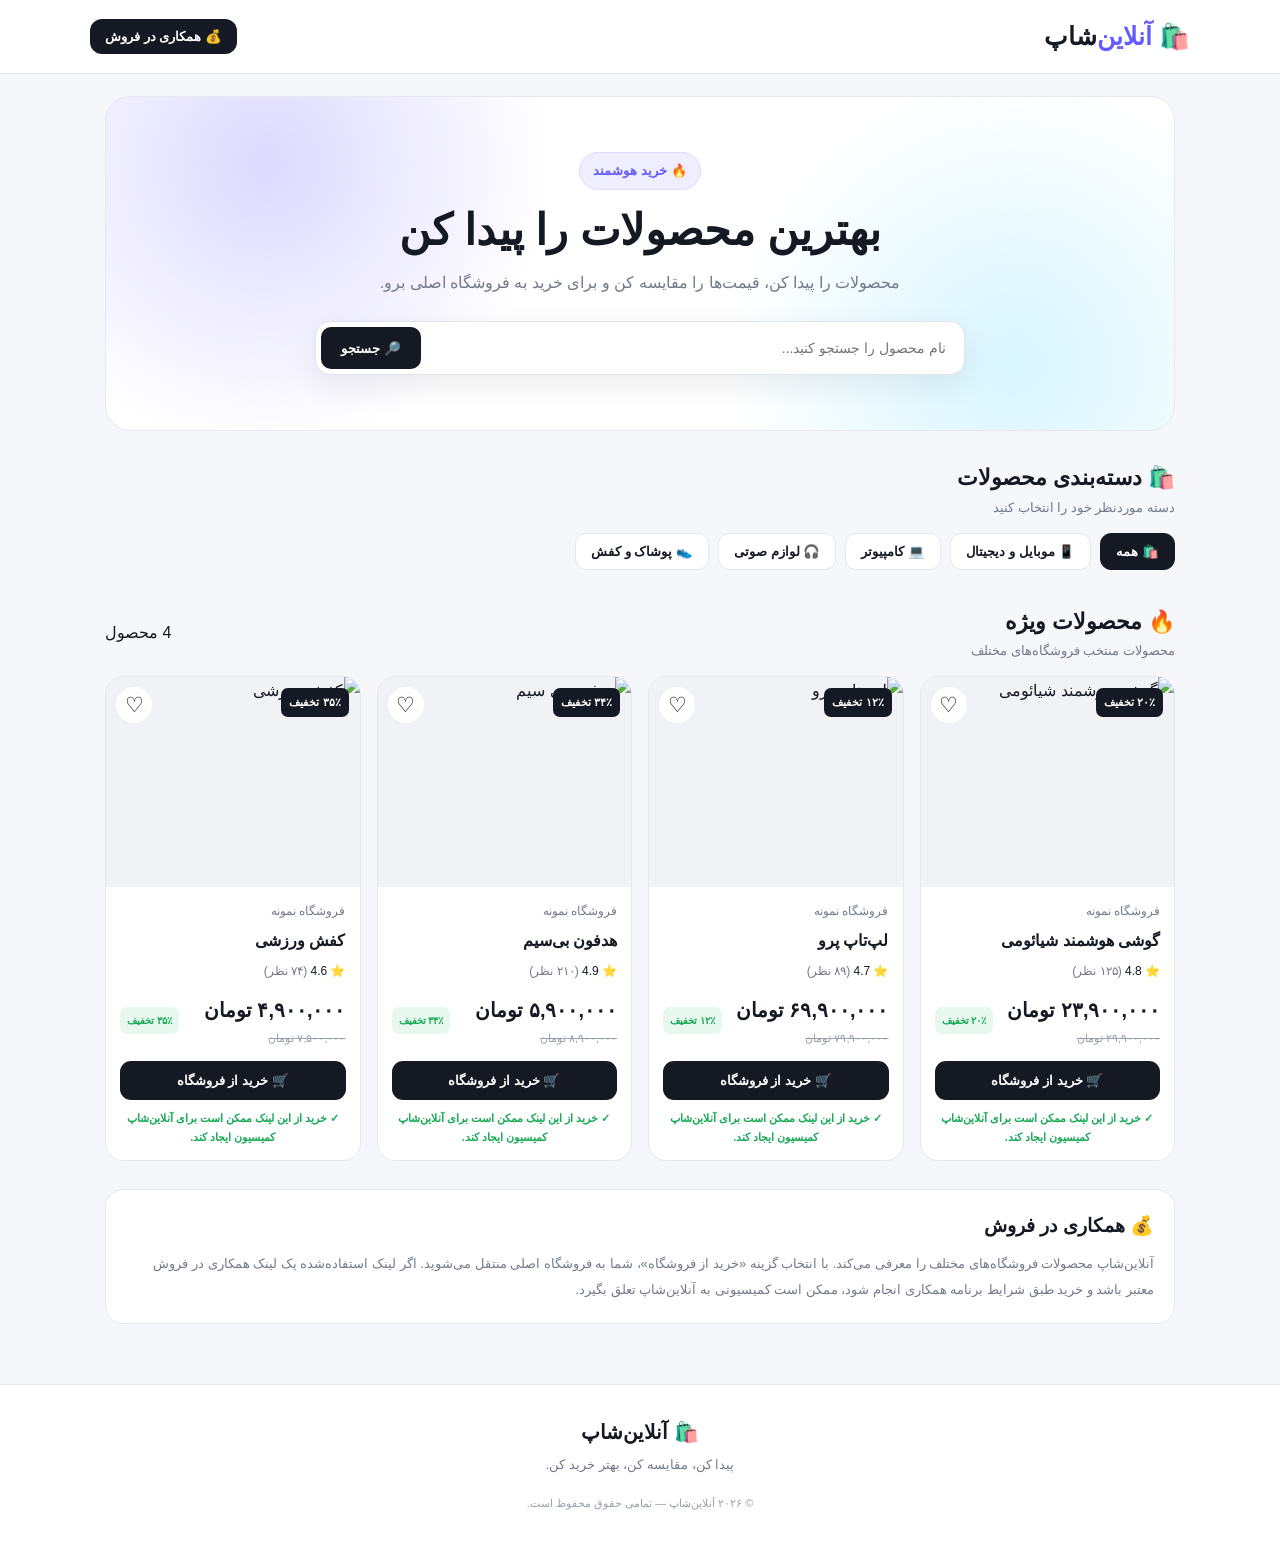
==== commit b68d9c22: "Update print statement from 'Hello' to 'Goodbye'" ====
--- a/index.html
+++ b/index.html
@@ -1,1046 +1,1506 @@
-<!DOCTYPE html><html lang="fa" dir="rtl"><head>
+<!DOCTYPE html>
+<html lang="fa" dir="rtl">
+
+<head>
+
 <meta charset="UTF-8">
-<meta name="viewport" content="width=device-width, initial-scale=1.0"><title>آنلاین‌شاپ | خرید و مقایسه محصولات</title><meta
-name="description"
-content="آنلاین‌شاپ؛ پیدا کردن محصولات و خرید از فروشگاه‌های معتبر."
-
-«»
+
+<meta name="viewport" content="width=device-width, initial-scale=1.0">
+
+<title>آنلاین‌شاپ | خرید هوشمند</title>
+
+<meta
+  name="description"
+  content="آنلاین‌شاپ؛ پیدا کردن محصولات و خرید از فروشگاه‌های معتبر."
+>
 
 <style>
 
+/* =========================
+   RESET
+========================= */
+
 *{
-box-sizing:border-box;
-margin:0;
-padding:0;
+  box-sizing:border-box;
+  margin:0;
+  padding:0;
 }
 
 :root{
---bg:#f5f7fb;
---card:#ffffff;
---text:#151923;
---muted:#727989;
---border:#e5e8ef;
---dark:#151923;
---accent:#635bff;
---green:#18a957;
---red:#e63962;
+  --bg:#f5f7fb;
+  --card:#ffffff;
+  --text:#151923;
+  --muted:#727989;
+  --border:#e5e8ef;
+  --dark:#151923;
+  --accent:#635bff;
+  --green:#18a957;
+  --red:#e63962;
 }
 
 body{
-font-family:Arial,sans-serif;
-background:var(--bg);
-color:var(--text);
-line-height:1.7;
+  font-family:Arial,sans-serif;
+  background:var(--bg);
+  color:var(--text);
+  line-height:1.7;
 }
 
 button,
 input{
-font-family:inherit;
+  font-family:inherit;
 }
 
 button{
-cursor:pointer;
-}
+  cursor:pointer;
+}
+
+
+/* =========================
+   HEADER
+========================= */
 
 header{
-background:rgba(255,255,255,.96);
-border-bottom:1px solid var(--border);
-padding:15px 18px;
-position:sticky;
-top:0;
-z-index:20;
-backdrop-filter:blur(12px);
+  background:rgba(255,255,255,.96);
+  border-bottom:1px solid var(--border);
+  padding:15px 18px;
+  position:sticky;
+  top:0;
+  z-index:20;
+  backdrop-filter:blur(12px);
 }
 
 .header{
-max-width:1100px;
-margin:auto;
-display:flex;
-align-items:center;
-justify-content:space-between;
-gap:15px;
+  max-width:1100px;
+  margin:auto;
+  display:flex;
+  align-items:center;
+  justify-content:space-between;
+  gap:15px;
 }
 
 .logo{
-text-decoration:none;
-color:var(--text);
-font-size:25px;
-font-weight:900;
+  text-decoration:none;
+  color:var(--text);
+  font-size:25px;
+  font-weight:900;
 }
 
 .logo span{
-color:var(--accent);
+  color:var(--accent);
 }
 
 .header-button{
-border:none;
-background:var(--dark);
-color:white;
-padding:10px 15px;
-border-radius:12px;
-font-weight:800;
-}
+  border:none;
+  background:var(--dark);
+  color:white;
+  padding:10px 15px;
+  border-radius:12px;
+  font-weight:800;
+}
+
+
+/* =========================
+   MAIN
+========================= */
 
 main{
-max-width:1100px;
-margin:auto;
-padding:22px 15px 60px;
-}
+  max-width:1100px;
+  margin:auto;
+  padding:22px 15px 60px;
+}
+
+
+/* =========================
+   HERO
+========================= */
 
 .hero{
-position:relative;
-overflow:hidden;
-background:
-radial-gradient(circle at 15% 20%,#ddd9ff 0,transparent 30%),
-radial-gradient(circle at 85% 80%,#d8f5ff 0,transparent 30%),
-white;
-border:1px solid var(--border);
-border-radius:25px;
-padding:55px 20px;
-text-align:center;
+  position:relative;
+  overflow:hidden;
+
+  background:
+    radial-gradient(
+      circle at 15% 20%,
+      #ddd9ff 0,
+      transparent 30%
+    ),
+    radial-gradient(
+      circle at 85% 80%,
+      #d8f5ff 0,
+      transparent 30%
+    ),
+    white;
+
+  border:1px solid var(--border);
+  border-radius:25px;
+  padding:55px 20px;
+  text-align:center;
 }
 
 .hero-content{
-max-width:720px;
-margin:auto;
+  max-width:720px;
+  margin:auto;
 }
 
 .badge{
-display:inline-block;
-background:#eeeeff;
-color:var(--accent);
-border:1px solid #ddd9ff;
-padding:7px 13px;
-border-radius:999px;
-font-size:13px;
-font-weight:800;
-margin-bottom:15px;
+  display:inline-block;
+  background:#eeeeff;
+  color:var(--accent);
+  border:1px solid #ddd9ff;
+  padding:7px 13px;
+  border-radius:999px;
+  font-size:13px;
+  font-weight:800;
+  margin-bottom:15px;
 }
 
 .hero h1{
-font-size:43px;
-line-height:1.2;
-margin-bottom:13px;
+  font-size:43px;
+  line-height:1.2;
+  margin-bottom:13px;
 }
 
 .hero p{
-color:var(--muted);
-font-size:16px;
-margin-bottom:25px;
-}
+  color:var(--muted);
+  font-size:16px;
+  margin-bottom:25px;
+}
+
+
+/* =========================
+   SEARCH
+========================= */
 
 .search{
-max-width:650px;
-margin:auto;
-display:flex;
-background:white;
-border:1px solid #dfe3ea;
-border-radius:15px;
-padding:5px;
-box-shadow:0 10px 30px rgba(20,25,35,.08);
+  max-width:650px;
+  margin:auto;
+
+  display:flex;
+
+  background:white;
+  border:1px solid #dfe3ea;
+  border-radius:15px;
+  padding:5px;
+
+  box-shadow:
+    0 10px 30px rgba(20,25,35,.08);
 }
 
 .search input{
-flex:1;
-min-width:0;
-border:none;
-outline:none;
-padding:13px;
-font-size:14px;
-background:transparent;
+  flex:1;
+  min-width:0;
+
+  border:none;
+  outline:none;
+
+  padding:13px;
+
+  font-size:14px;
+  background:transparent;
 }
 
 .search button{
-border:none;
-background:var(--dark);
-color:white;
-padding:0 20px;
-border-radius:10px;
-font-weight:800;
-}
+  border:none;
+  background:var(--dark);
+  color:white;
+
+  padding:0 20px;
+
+  border-radius:10px;
+
+  font-weight:800;
+}
+
+
+/* =========================
+   SECTION
+========================= */
 
 .section{
-margin-top:28px;
+  margin-top:28px;
 }
 
 .section-header{
-display:flex;
-justify-content:space-between;
-align-items:center;
-gap:10px;
-margin-bottom:14px;
+  display:flex;
+  justify-content:space-between;
+  align-items:center;
+  gap:10px;
+  margin-bottom:14px;
 }
 
 .section-header h2{
-font-size:22px;
+  font-size:22px;
 }
 
 .section-subtitle{
-color:var(--muted);
-font-size:13px;
-}
+  color:var(--muted);
+  font-size:13px;
+}
+
+
+/* =========================
+   CATEGORIES
+========================= */
 
 .categories{
-display:flex;
-gap:9px;
-overflow-x:auto;
-padding-bottom:5px;
-scrollbar-width:none;
+  display:flex;
+  gap:9px;
+  overflow-x:auto;
+  padding-bottom:5px;
+  scrollbar-width:none;
 }
 
 .categories::-webkit-scrollbar{
-display:none;
+  display:none;
 }
 
 .category{
-flex:0 0 auto;
-border:1px solid var(--border);
-background:white;
-color:var(--text);
-padding:10px 15px;
-border-radius:11px;
-font-weight:700;
-transition:.2s;
+  flex:0 0 auto;
+
+  border:1px solid var(--border);
+  background:white;
+  color:var(--text);
+
+  padding:10px 15px;
+
+  border-radius:11px;
+
+  font-weight:700;
+
+  transition:.2s;
 }
 
 .category.active,
 .category:hover{
-background:var(--dark);
-color:white;
-border-color:var(--dark);
-}
+  background:var(--dark);
+  color:white;
+  border-color:var(--dark);
+}
+
+
+/* =========================
+   PRODUCTS
+========================= */
 
 .products{
-display:grid;
-grid-template-columns:repeat(4,1fr);
-gap:16px;
+  display:grid;
+  grid-template-columns:repeat(4,1fr);
+  gap:16px;
 }
 
 .product{
-background:white;
-border:1px solid var(--border);
-border-radius:18px;
-overflow:hidden;
-transition:.2s;
+  background:white;
+  border:1px solid var(--border);
+  border-radius:18px;
+  overflow:hidden;
+  transition:.2s;
 }
 
 .product:hover{
-transform:translateY(-4px);
-box-shadow:0 15px 35px rgba(20,25,35,.1);
-}
+  transform:translateY(-4px);
+
+  box-shadow:
+    0 15px 35px rgba(20,25,35,.1);
+}
+
+
+/* =========================
+   PRODUCT IMAGE
+========================= */
 
 .product-image{
-height:210px;
-position:relative;
-background:#f0f2f6;
-overflow:hidden;
+  height:210px;
+  position:relative;
+  background:#f0f2f6;
+  overflow:hidden;
 }
 
 .product-image img{
-width:100%;
-height:100%;
-object-fit:cover;
-display:block;
+  width:100%;
+  height:100%;
+  object-fit:cover;
+  display:block;
 }
 
 .deal-badge{
-position:absolute;
-top:11px;
-right:11px;
-background:var(--dark);
-color:white;
-padding:5px 8px;
-border-radius:7px;
-font-size:11px;
-font-weight:900;
+  position:absolute;
+  top:11px;
+  right:11px;
+
+  background:var(--dark);
+  color:white;
+
+  padding:5px 8px;
+
+  border-radius:7px;
+
+  font-size:11px;
+  font-weight:900;
 }
 
 .favorite{
-position:absolute;
-top:10px;
-left:10px;
-width:36px;
-height:36px;
-border:none;
-border-radius:50%;
-background:rgba(255,255,255,.92);
-font-size:21px;
+  position:absolute;
+  top:10px;
+  left:10px;
+
+  width:36px;
+  height:36px;
+
+  border:none;
+  border-radius:50%;
+
+  background:rgba(255,255,255,.92);
+
+  font-size:21px;
 }
 
 .favorite.saved{
-color:var(--red);
-}
+  color:var(--red);
+}
+
+
+/* =========================
+   PRODUCT INFO
+========================= */
 
 .info{
-padding:14px;
+  padding:14px;
 }
 
 .store{
-color:var(--muted);
-font-size:12px;
-margin-bottom:5px;
+  color:var(--muted);
+  font-size:12px;
+  margin-bottom:5px;
 }
 
 .name{
-font-weight:900;
-font-size:16px;
-margin-bottom:7px;
+  font-weight:900;
+  font-size:16px;
+  margin-bottom:7px;
 }
 
 .rating{
-font-size:12px;
-margin-bottom:12px;
+  font-size:12px;
+  margin-bottom:12px;
 }
 
 .rating span{
-color:var(--muted);
+  color:var(--muted);
 }
 
 .price-area{
-display:flex;
-justify-content:space-between;
-align-items:center;
-gap:10px;
-margin-bottom:13px;
+  display:flex;
+  justify-content:space-between;
+  align-items:center;
+  gap:10px;
+  margin-bottom:13px;
 }
 
 .price{
-font-size:20px;
-font-weight:900;
+  font-size:20px;
+  font-weight:900;
 }
 
 .old{
-color:#999fac;
-text-decoration:line-through;
-font-size:11px;
-margin-top:2px;
+  color:#999fac;
+  text-decoration:line-through;
+  font-size:11px;
+  margin-top:2px;
 }
 
 .discount{
-background:#e8f8ef;
-color:var(--green);
-padding:5px 7px;
-border-radius:7px;
-font-size:10px;
-font-weight:900;
-white-space:nowrap;
-}
+  background:#e8f8ef;
+  color:var(--green);
+
+  padding:5px 7px;
+
+  border-radius:7px;
+
+  font-size:10px;
+  font-weight:900;
+
+  white-space:nowrap;
+}
+
+
+/* =========================
+   BUY BUTTON
+========================= */
 
 .buy-button{
-display:block;
-width:100%;
-border:none;
-background:var(--dark);
-color:white;
-padding:12px;
-border-radius:11px;
-font-weight:900;
-text-align:center;
-text-decoration:none;
-transition:.2s;
+  display:block;
+  width:100%;
+
+  border:none;
+
+  background:var(--dark);
+  color:white;
+
+  padding:12px;
+
+  border-radius:11px;
+
+  font-weight:900;
+
+  text-align:center;
+  text-decoration:none;
+
+  transition:.2s;
 }
 
 .buy-button:hover{
-opacity:.9;
-transform:translateY(-1px);
+  opacity:.9;
+  transform:translateY(-1px);
 }
 
 .commission{
-font-size:11px;
-color:var(--green);
-margin-top:9px;
-text-align:center;
-font-weight:700;
-}
+  font-size:11px;
+  color:var(--green);
+
+  margin-top:9px;
+
+  text-align:center;
+
+  font-weight:700;
+}
+
+
+/* =========================
+   NO RESULTS
+========================= */
 
 .no-results{
-display:none;
-text-align:center;
-background:white;
-border:1px solid var(--border);
-border-radius:18px;
-padding:40px 20px;
+  display:none;
+
+  text-align:center;
+
+  background:white;
+  border:1px solid var(--border);
+
+  border-radius:18px;
+
+  padding:40px 20px;
 }
 
 .no-results-icon{
-font-size:40px;
-margin-bottom:10px;
+  font-size:40px;
+  margin-bottom:10px;
 }
 
 .no-results p{
-color:var(--muted);
-margin:7px 0 18px;
+  color:var(--muted);
+  margin:7px 0 18px;
 }
 
 .reset{
-border:none;
-background:var(--dark);
-color:white;
-padding:11px 17px;
-border-radius:10px;
-font-weight:800;
-}
+  border:none;
+  background:var(--dark);
+  color:white;
+
+  padding:11px 17px;
+
+  border-radius:10px;
+
+  font-weight:800;
+}
+
+
+/* =========================
+   AFFILIATE INFO
+========================= */
 
 .info-box{
-margin-top:28px;
-background:white;
-border:1px solid var(--border);
-border-radius:18px;
-padding:20px;
+  margin-top:28px;
+
+  background:white;
+  border:1px solid var(--border);
+
+  border-radius:18px;
+
+  padding:20px;
 }
 
 .info-box h2{
-font-size:19px;
-margin-bottom:8px;
+  font-size:19px;
+  margin-bottom:8px;
 }
 
 .info-box p{
-color:var(--muted);
-font-size:13px;
-line-height:2;
-}
+  color:var(--muted);
+  font-size:13px;
+  line-height:2;
+}
+
+
+/* =========================
+   FOOTER
+========================= */
 
 footer{
-border-top:1px solid var(--border);
-background:white;
-text-align:center;
-padding:30px 15px;
+  border-top:1px solid var(--border);
+
+  background:white;
+
+  text-align:center;
+
+  padding:30px 15px;
 }
 
 .footer-title{
-font-size:20px;
-font-weight:900;
+  font-size:20px;
+  font-weight:900;
 }
 
 footer p{
-color:var(--muted);
-font-size:13px;
-margin:5px 0 12px;
+  color:var(--muted);
+  font-size:13px;
+  margin:5px 0 12px;
 }
 
 footer small{
-color:#999fac;
-font-size:11px;
-}
+  color:#999fac;
+  font-size:11px;
+}
+
+
+/* =========================
+   RESPONSIVE
+========================= */
 
 @media(max-width:900px){
 
-.products{
-grid-template-columns:repeat(2,1fr);
-}
-
-.hero h1{
-font-size:36px;
-}
+  .products{
+    grid-template-columns:repeat(2,1fr);
+  }
+
+  .hero h1{
+    font-size:36px;
+  }
 
 }
 
 @media(max-width:520px){
 
-header{
-padding:12px;
-}
-
-.logo{
-font-size:21px;
-}
-
-.header-button{
-padding:9px 11px;
-font-size:12px;
-}
-
-main{
-padding:14px 10px 45px;
-}
-
-.hero{
-padding:38px 14px;
-border-radius:20px;
-}
-
-.hero h1{
-font-size:29px;
-}
-
-.hero p{
-font-size:13px;
-}
-
-.search button{
-padding:0 14px;
-}
-
-.products{
-grid-template-columns:repeat(2,1fr);
-gap:9px;
-}
-
-.product-image{
-height:145px;
-}
-
-.info{
-padding:10px;
-}
-
-.name{
-font-size:13px;
-}
-
-.price{
-font-size:17px;
-}
-
-.discount{
-font-size:8px;
-padding:4px;
-}
-
-.buy-button{
-font-size:12px;
-padding:10px 5px;
-}
-
-}
-
-</style></head><body><header><div class="header"><a href="#" class="logo">
-🛍️ <span>آنلاین</span>‌شاپ
-</a><button
-class="header-button"
-onclick="showAbout()"
-
-«»
-
-ℹ️ درباره ما
-</button>
-
-</div></header><main><section class="hero"><div class="hero-content"><div class="badge">
-🔥 خرید هوشمند
-</div><h1>
-بهترین محصولات را پیدا کن
-</h1><p>
-محصولات را پیدا کن، قیمت‌ها را مقایسه کن
-و از فروشگاه اصلی خرید کن.
-</p><div class="search"><input
-id="searchInput"
-type="search"
-placeholder="نام محصول را جستجو کنید..."
-autocomplete="off"
-
-«»
-
-<button onclick="searchProducts()">
-🔎 جستجو
-</button></div></div></section><section class="section"><div class="section-header"><div><h2>
-🛍️ دسته‌بندی محصولات
-</h2><p class="section-subtitle">
-دسته موردنظر خود را انتخاب کنید
-</p></div><span id="resultCount">
-۴ محصول
-</span></div><div class="categories"><button
-class="category active"
-onclick="filterCategory('all',this)"
-
-«»
-
-🛍️ همه
-</button>
-
-<button
-class="category"
-onclick="filterCategory('electronics',this)"
-
-«»
-
-📱 موبایل و دیجیتال
-</button>
-
-<button
-class="category"
-onclick="filterCategory('computers',this)"
-
-«»
-
-💻 کامپیوتر
-</button>
-
-<button
-class="category"
-onclick="filterCategory('audio',this)"
-
-«»
-
-🎧 لوازم صوتی
-</button>
-
-<button
-class="category"
-onclick="filterCategory('fashion',this)"
-
-«»
-
-👟 پوشاک و کفش
-</button>
-
-</div></section><section class="section"><div class="section-header"><div><h2>
-🔥 محصولات ویژه
-</h2><p class="section-subtitle">
-محصولات منتخب فروشگاه‌های مختلف
-</p></div></div><section
-id="products"
-class="products"
-><!-- PRODUCT 1 --><article
-class="product"
-data-category="electronics"
-data-name="گوشی شیائومی"
-><div class="product-image"><img
-src="https://images.unsplash.com/photo-1598327105666-5b89351aff97?auto=format&fit=crop&w=800&q=90"
-alt="گوشی شیائومی"
-
-«»
-
-<span class="deal-badge">
-۲۰٪ تخفیف
-</span><button
-class="favorite"
-onclick="favorite(this)"
-
-«»
-
-♡
-</button>
-
-</div><div class="info"><div class="store">
-فروشگاه نمونه
-</div><div class="name">
-گوشی هوشمند شیائومی
-</div><div class="rating">
-⭐ 4.8
-<span>
-(۱۲۵ نظر)
-</span>
-</div><div class="price-area"><div><div class="price">
-۲۳,۹۰۰,۰۰۰ تومان
-</div><div class="old">
-۲۹,۹۰۰,۰۰۰ تومان
-</div></div><div class="discount">
-۲۰٪ تخفیف
-</div></div><a
-class="buy-button"
-href="https://example.com"
-target="_blank"
-rel="nofollow sponsored noopener"
-onclick="trackAffiliate('گوشی هوشمند شیائومی')"
-
-«»
-
-🛒 خرید از فروشگاه
-</a>
-
-<div class="commission">
-✓ خرید از این لینک شامل همکاری در فروش است
-</div></div></article><!-- PRODUCT 2 --><article
-class="product"
-data-category="computers"
-data-name="لپ تاپ"
-><div class="product-image"><img
-src="https://images.unsplash.com/photo-1496181133206-80ce9b88a853?auto=format&fit=crop&w=800&q=90"
-alt="لپ تاپ"
-
-«»
-
-<span class="deal-badge">
-۱۲٪ تخفیف
-</span><button
-class="favorite"
-onclick="favorite(this)"
-
-«»
-
-♡
-</button>
-
-</div><div class="info"><div class="store">
-فروشگاه نمونه
-</div><div class="name">
-لپ‌تاپ پرو
-</div><div class="rating">
-⭐ 4.7
-<span>
-(۸۹ نظر)
-</span>
-</div><div class="price-area"><div><div class="price">
-۶۹,۹۰۰,۰۰۰ تومان
-</div><div class="old">
-۷۹,۹۰۰,۰۰۰ تومان
-</div></div><div class="discount">
-۱۲٪ تخفیف
-</div></div><a
-class="buy-button"
-href="https://example.com"
-target="_blank"
-rel="nofollow sponsored noopener"
-onclick="trackAffiliate('لپ‌تاپ پرو')"
-
-«»
-
-🛒 خرید از فروشگاه
-</a>
-
-<div class="commission">
-✓ خرید از این لینک شامل همکاری در فروش است
-</div></div></article><!-- PRODUCT 3 --><article
-class="product"
-data-category="audio"
-data-name="هدفون بی سیم"
-><div class="product-image"><img
-src="https://images.unsplash.com/photo-1505740420928-5e560c06d30e?auto=format&fit=crop&w=800&q=90"
-alt="هدفون بی سیم"
-
-«»
-
-<span class="deal-badge">
-۳۴٪ تخفیف
-</span><button
-class="favorite"
-onclick="favorite(this)"
-
-«»
-
-♡
-</button>
-
-</div><div class="info"><div class="store">
-فروشگاه نمونه
-</div><div class="name">
-هدفون بی‌سیم
-</div><div class="rating">
-⭐ 4.9
-<span>
-(۲۱۰ نظر)
-</span>
-</div><div class="price-area"><div><div class="price">
-۵,۹۰۰,۰۰۰ تومان
-</div><div class="old">
-۸,۹۰۰,۰۰۰ تومان
-</div></div><div class="discount">
-۳۴٪ تخفیف
-</div></div><a
-class="buy-button"
-href="https://example.com"
-target="_blank"
-rel="nofollow sponsored noopener"
-onclick="trackAffiliate('هدفون بی‌سیم')"
-
-«»
-
-🛒 خرید از فروشگاه
-</a>
-
-<div class="commission">
-✓ خرید از این لینک شامل همکاری در فروش است
-</div></div></article><!-- PRODUCT 4 --><article
-class="product"
-data-category="fashion"
-data-name="کفش ورزشی"
-><div class="product-image"><img
-src="https://images.unsplash.com/photo-1542291026-7eec264c27ff?auto=format&fit=crop&w=800&q=90"
-alt="کفش ورزشی"
-
-«»
-
-<span class="deal-badge">
-۳۵٪ تخفیف
-</span><button
-class="favorite"
-onclick="favorite(this)"
-
-«»
-
-♡
-</button>
-
-</div><div class="info"><div class="store">
-فروشگاه نمونه
-</div><div class="name">
-کفش ورزشی
-</div><div class="rating">
-⭐ 4.6
-<span>
-(۷۴ نظر)
-</span>
-</div><div class="price-area"><div><div class="price">
-۴,۹۰۰,۰۰۰ تومان
-</div><div class="old">
-۷,۵۰۰,۰۰۰ تومان
-</div></div><div class="discount">
-۳۵٪ تخفیف
-</div></div><a
-class="buy-button"
-href="https://example.com"
-target="_blank"
-rel="nofollow sponsored noopener"
-onclick="trackAffiliate('کفش ورزشی')"
-
-«»
-
-🛒 خرید از فروشگاه
-</a>
-
-<div class="commission">
-✓ خرید از این لینک شامل همکاری در فروش است
-</div></div></article></section><div
-id="noResults"
-class="no-results"
-><div class="no-results-icon">
-🔎
-</div><h3>
-محصولی پیدا نشد
-</h3><p>
-نام محصول یا دسته دیگری را امتحان کنید.
-</p><button
-class="reset"
-onclick="resetSearch()"
-
-«»
-
-نمایش همه محصولات
-</button>
-
-</div></section><section class="info-box"><h2>
-💰 همکاری در فروش
-</h2><p>
-آنلاین‌شاپ محصولات فروشگاه‌های مختلف را معرفی می‌کند.
-با کلیک روی «خرید از فروشگاه»، مشتری به فروشگاه اصلی
-منتقل می‌شود. در صورت ثبت خرید از لینک همکاری در فروش،
-ممکن است کمیسیونی به آنلاین‌شاپ تعلق بگیرد.
-</p></section></main><footer><div class="footer-title">
-🛍️ آنلاین‌شاپ
-</div><p>
-پیدا کن، مقایسه کن، بهتر خرید کن.
-</p><small>
-© ۲۰۲۶ آنلاین‌شاپ — تمامی حقوق محفوظ است.
-</small></footer><script>
-
-/* =========================
-SEARCH
+  header{
+    padding:12px;
+  }
+
+  .logo{
+    font-size:21px;
+  }
+
+  .header-button{
+    padding:9px 11px;
+    font-size:12px;
+  }
+
+  main{
+    padding:14px 10px 45px;
+  }
+
+  .hero{
+    padding:38px 14px;
+    border-radius:20px;
+  }
+
+  .hero h1{
+    font-size:29px;
+  }
+
+  .hero p{
+    font-size:13px;
+  }
+
+  .search button{
+    padding:0 14px;
+  }
+
+  .products{
+    grid-template-columns:repeat(2,1fr);
+    gap:9px;
+  }
+
+  .product-image{
+    height:145px;
+  }
+
+  .info{
+    padding:10px;
+  }
+
+  .name{
+    font-size:13px;
+  }
+
+  .price{
+    font-size:17px;
+  }
+
+  .discount{
+    font-size:8px;
+    padding:4px;
+  }
+
+  .buy-button{
+    font-size:12px;
+    padding:10px 5px;
+  }
+
+}
+
+</style>
+
+</head>
+
+
+<body>
+
+
+<!-- =========================
+     HEADER
+========================= -->
+
+<header>
+
+  <div class="header">
+
+    <a href="#" class="logo">
+      🛍️ <span>آنلاین</span>‌شاپ
+    </a>
+
+    <button
+      class="header-button"
+      onclick="showAffiliateInfo()"
+    >
+      💰 همکاری در فروش
+    </button>
+
+  </div>
+
+</header>
+
+
+<!-- =========================
+     MAIN
+========================= -->
+
+<main>
+
+
+<!-- HERO -->
+
+<section class="hero">
+
+  <div class="hero-content">
+
+    <div class="badge">
+      🔥 خرید هوشمند
+    </div>
+
+    <h1>
+      بهترین محصولات را پیدا کن
+    </h1>
+
+    <p>
+      محصولات را پیدا کن، قیمت‌ها را مقایسه کن
+      و برای خرید به فروشگاه اصلی برو.
+    </p>
+
+    <div class="search">
+
+      <input
+        id="searchInput"
+        type="search"
+        placeholder="نام محصول را جستجو کنید..."
+        autocomplete="off"
+      >
+
+      <button onclick="searchProducts()">
+        🔎 جستجو
+      </button>
+
+    </div>
+
+  </div>
+
+</section>
+
+
+<!-- CATEGORIES -->
+
+<section class="section">
+
+  <div class="section-header">
+
+    <div>
+
+      <h2>
+        🛍️ دسته‌بندی محصولات
+      </h2>
+
+      <p class="section-subtitle">
+        دسته موردنظر خود را انتخاب کنید
+      </p>
+
+    </div>
+
+  </div>
+
+
+  <div class="categories">
+
+    <button
+      class="category active"
+      onclick="filterCategory('all',this)"
+    >
+      🛍️ همه
+    </button>
+
+    <button
+      class="category"
+      onclick="filterCategory('electronics',this)"
+    >
+      📱 موبایل و دیجیتال
+    </button>
+
+    <button
+      class="category"
+      onclick="filterCategory('computers',this)"
+    >
+      💻 کامپیوتر
+    </button>
+
+    <button
+      class="category"
+      onclick="filterCategory('audio',this)"
+    >
+      🎧 لوازم صوتی
+    </button>
+
+    <button
+      class="category"
+      onclick="filterCategory('fashion',this)"
+    >
+      👟 پوشاک و کفش
+    </button>
+
+  </div>
+
+</section>
+
+
+<!-- PRODUCTS -->
+
+<section class="section">
+
+  <div class="section-header">
+
+    <div>
+
+      <h2>
+        🔥 محصولات ویژه
+      </h2>
+
+      <p class="section-subtitle">
+        محصولات منتخب فروشگاه‌های مختلف
+      </p>
+
+    </div>
+
+    <span id="resultCount">
+      4 محصول
+    </span>
+
+  </div>
+
+
+  <section
+    class="products"
+    id="products"
+  >
+
+
+    <!-- PRODUCT 1 -->
+
+    <article
+      class="product"
+      data-category="electronics"
+      data-name="گوشی شیائومی"
+    >
+
+      <div class="product-image">
+
+        <img
+          src="https://images.unsplash.com/photo-1598327105666-5b89351aff97?auto=format&fit=crop&w=700&q=85"
+          alt="گوشی هوشمند شیائومی"
+        >
+
+        <span class="deal-badge">
+          ۲۰٪ تخفیف
+        </span>
+
+        <button
+          class="favorite"
+          onclick="favorite(this)"
+        >
+          ♡
+        </button>
+
+      </div>
+
+
+      <div class="info">
+
+        <div class="store">
+          فروشگاه نمونه
+        </div>
+
+        <div class="name">
+          گوشی هوشمند شیائومی
+        </div>
+
+        <div class="rating">
+          ⭐ 4.8
+          <span>
+            (۱۲۵ نظر)
+          </span>
+        </div>
+
+
+        <div class="price-area">
+
+          <div>
+
+            <div class="price">
+              ۲۳,۹۰۰,۰۰۰ تومان
+            </div>
+
+            <div class="old">
+              ۲۹,۹۰۰,۰۰۰ تومان
+            </div>
+
+          </div>
+
+          <div class="discount">
+            ۲۰٪ تخفیف
+          </div>
+
+        </div>
+
+
+        <button
+          class="buy-button"
+          onclick="goAffiliate(
+            'گوشی هوشمند شیائومی',
+            'https://example.com/'
+          )"
+        >
+          🛒 خرید از فروشگاه
+        </button>
+
+        <div class="commission">
+          ✓ خرید از این لینک ممکن است برای آنلاین‌شاپ کمیسیون ایجاد کند.
+        </div>
+
+      </div>
+
+    </article>
+
+
+    <!-- PRODUCT 2 -->
+
+    <article
+      class="product"
+      data-category="computers"
+      data-name="لپ تاپ پرو"
+    >
+
+      <div class="product-image">
+
+        <img
+          src="https://images.unsplash.com/photo-1496181133206-80ce9b88a853?auto=format&fit=crop&w=700&q=85"
+          alt="لپ تاپ پرو"
+        >
+
+        <span class="deal-badge">
+          ۱۲٪ تخفیف
+        </span>
+
+        <button
+          class="favorite"
+          onclick="favorite(this)"
+        >
+          ♡
+        </button>
+
+      </div>
+
+
+      <div class="info">
+
+        <div class="store">
+          فروشگاه نمونه
+        </div>
+
+        <div class="name">
+          لپ‌تاپ پرو
+        </div>
+
+        <div class="rating">
+          ⭐ 4.7
+          <span>
+            (۸۹ نظر)
+          </span>
+        </div>
+
+
+        <div class="price-area">
+
+          <div>
+
+            <div class="price">
+              ۶۹,۹۰۰,۰۰۰ تومان
+            </div>
+
+            <div class="old">
+              ۷۹,۹۰۰,۰۰۰ تومان
+            </div>
+
+          </div>
+
+          <div class="discount">
+            ۱۲٪ تخفیف
+          </div>
+
+        </div>
+
+
+        <button
+          class="buy-button"
+          onclick="goAffiliate(
+            'لپ‌تاپ پرو',
+            'https://example.com/'
+          )"
+        >
+          🛒 خرید از فروشگاه
+        </button>
+
+        <div class="commission">
+          ✓ خرید از این لینک ممکن است برای آنلاین‌شاپ کمیسیون ایجاد کند.
+        </div>
+
+      </div>
+
+    </article>
+
+
+    <!-- PRODUCT 3 -->
+
+    <article
+      class="product"
+      data-category="audio"
+      data-name="هدفون بی سیم"
+    >
+
+      <div class="product-image">
+
+        <img
+          src="https://images.unsplash.com/photo-1505740420928-5e560c06d30e?auto=format&fit=crop&w=700&q=85"
+          alt="هدفون بی سیم"
+        >
+
+        <span class="deal-badge">
+          ۳۴٪ تخفیف
+        </span>
+
+        <button
+          class="favorite"
+          onclick="favorite(this)"
+        >
+          ♡
+        </button>
+
+      </div>
+
+
+      <div class="info">
+
+        <div class="store">
+          فروشگاه نمونه
+        </div>
+
+        <div class="name">
+          هدفون بی‌سیم
+        </div>
+
+        <div class="rating">
+          ⭐ 4.9
+          <span>
+            (۲۱۰ نظر)
+          </span>
+        </div>
+
+
+        <div class="price-area">
+
+          <div>
+
+            <div class="price">
+              ۵,۹۰۰,۰۰۰ تومان
+            </div>
+
+            <div class="old">
+              ۸,۹۰۰,۰۰۰ تومان
+            </div>
+
+          </div>
+
+          <div class="discount">
+            ۳۴٪ تخفیف
+          </div>
+
+        </div>
+
+
+        <button
+          class="buy-button"
+          onclick="goAffiliate(
+            'هدفون بی‌سیم',
+            'https://example.com/'
+          )"
+        >
+          🛒 خرید از فروشگاه
+        </button>
+
+        <div class="commission">
+          ✓ خرید از این لینک ممکن است برای آنلاین‌شاپ کمیسیون ایجاد کند.
+        </div>
+
+      </div>
+
+    </article>
+
+
+    <!-- PRODUCT 4 -->
+
+    <article
+      class="product"
+      data-category="fashion"
+      data-name="کفش ورزشی"
+    >
+
+      <div class="product-image">
+
+        <img
+          src="https://images.unsplash.com/photo-1542291026-7eec264c27ff?auto=format&fit=crop&w=700&q=85"
+          alt="کفش ورزشی"
+        >
+
+        <span class="deal-badge">
+          ۳۵٪ تخفیف
+        </span>
+
+        <button
+          class="favorite"
+          onclick="favorite(this)"
+        >
+          ♡
+        </button>
+
+      </div>
+
+
+      <div class="info">
+
+        <div class="store">
+          فروشگاه نمونه
+        </div>
+
+        <div class="name">
+          کفش ورزشی
+        </div>
+
+        <div class="rating">
+          ⭐ 4.6
+          <span>
+            (۷۴ نظر)
+          </span>
+        </div>
+
+
+        <div class="price-area">
+
+          <div>
+
+            <div class="price">
+              ۴,۹۰۰,۰۰۰ تومان
+            </div>
+
+            <div class="old">
+              ۷,۵۰۰,۰۰۰ تومان
+            </div>
+
+          </div>
+
+          <div class="discount">
+            ۳۵٪ تخفیف
+          </div>
+
+        </div>
+
+
+        <button
+          class="buy-button"
+          onclick="goAffiliate(
+            'کفش ورزشی',
+            'https://example.com/'
+          )"
+        >
+          🛒 خرید از فروشگاه
+        </button>
+
+        <div class="commission">
+          ✓ خرید از این لینک ممکن است برای آنلاین‌شاپ کمیسیون ایجاد کند.
+        </div>
+
+      </div>
+
+    </article>
+
+
+  </section>
+
+
+  <!-- NO RESULTS -->
+
+  <div
+    id="noResults"
+    class="no-results"
+  >
+
+    <div class="no-results-icon">
+      🔎
+    </div>
+
+    <h3>
+      محصولی پیدا نشد
+    </h3>
+
+    <p>
+      نام محصول یا دسته دیگری را امتحان کنید.
+    </p>
+
+    <button
+      class="reset"
+      onclick="resetSearch()"
+    >
+      نمایش همه محصولات
+    </button>
+
+  </div>
+
+</section>
+
+
+<!-- AFFILIATE INFO -->
+
+<section class="info-box">
+
+  <h2>
+    💰 همکاری در فروش
+  </h2>
+
+  <p>
+    آنلاین‌شاپ محصولات فروشگاه‌های مختلف را معرفی می‌کند.
+    با انتخاب گزینه «خرید از فروشگاه»، شما به فروشگاه اصلی
+    منتقل می‌شوید. اگر لینک استفاده‌شده یک لینک همکاری در
+    فروش معتبر باشد و خرید طبق شرایط برنامه همکاری انجام شود،
+    ممکن است کمیسیونی به آنلاین‌شاپ تعلق بگیرد.
+  </p>
+
+</section>
+
+
+</main>
+
+
+<!-- =========================
+     FOOTER
+========================= -->
+
+<footer>
+
+  <div class="footer-title">
+    🛍️ آنلاین‌شاپ
+  </div>
+
+  <p>
+    پیدا کن، مقایسه کن، بهتر خرید کن.
+  </p>
+
+  <small>
+    © ۲۰۲۶ آنلاین‌شاپ — تمامی حقوق محفوظ است.
+  </small>
+
+</footer>
+
+
+<script>
+
+/* =========================
+   SEARCH
 ========================= */
 
 function searchProducts(){
 
-const input =
+  const input =
+    document
+      .getElementById("searchInput")
+      .value
+      .toLowerCase()
+      .trim();
+
+  const products =
+    document.querySelectorAll(".product");
+
+  let count = 0;
+
+  products.forEach(product => {
+
+    const name =
+      product
+        .dataset
+        .name
+        .toLowerCase();
+
+    const category =
+      product
+        .dataset
+        .category
+        .toLowerCase();
+
+    const show =
+      name.includes(input) ||
+      category.includes(input);
+
+    product.style.display =
+      show ? "" : "none";
+
+    if(show){
+      count++;
+    }
+
+  });
+
+  updateResults(count);
+}
+
+
+/* =========================
+   CATEGORY
+========================= */
+
+function filterCategory(category,button){
+
+  const products =
+    document.querySelectorAll(".product");
+
+  document
+    .querySelectorAll(".category")
+    .forEach(item => {
+      item.classList.remove("active");
+    });
+
+  button.classList.add("active");
+
+  let count = 0;
+
+  products.forEach(product => {
+
+    const show =
+      category === "all" ||
+      product.dataset.category === category;
+
+    product.style.display =
+      show ? "" : "none";
+
+    if(show){
+      count++;
+    }
+
+  });
+
+  document
+    .getElementById("searchInput")
+    .value = "";
+
+  updateResults(count);
+}
+
+
+/* =========================
+   RESULTS
+========================= */
+
+function updateResults(count){
+
+  document
+    .getElementById("resultCount")
+    .textContent =
+      count + " محصول";
+
+  document
+    .getElementById("noResults")
+    .style.display =
+      count === 0
+      ? "block"
+      : "none";
+}
+
+
+/* =========================
+   RESET SEARCH
+========================= */
+
+function resetSearch(){
+
+  document
+    .getElementById("searchInput")
+    .value = "";
+
+  const products =
+    document.querySelectorAll(".product");
+
+  products.forEach(product => {
+    product.style.display = "";
+  });
+
+  document
+    .querySelectorAll(".category")
+    .forEach(item => {
+      item.classList.remove("active");
+    });
+
+  document
+    .querySelector(".category")
+    .classList.add("active");
+
+  updateResults(products.length);
+}
+
+
+/* =========================
+   FAVORITE
+========================= */
+
+function favorite(button){
+
+  button.classList.toggle("saved");
+
+  button.textContent =
+    button.classList.contains("saved")
+    ? "♥"
+    : "♡";
+}
+
+
+/* =========================
+   AFFILIATE CLICK
+========================= */
+
+function goAffiliate(productName,affiliateUrl){
+
+  if(
+    !affiliateUrl ||
+    affiliateUrl === "https://example.com/"
+  ){
+
+    alert(
+      "⚠️ لینک همکاری در فروش این محصول هنوز تنظیم نشده است.\n\n" +
+      "ابتدا لینک افیلیت واقعی فروشگاه را جایگزین کنید."
+    );
+
+    return;
+  }
+
+
+  /* ثبت کلیک محلی */
+
+  let clicks =
+    JSON.parse(
+      localStorage.getItem("affiliateClicks") || "[]"
+    );
+
+  clicks.push({
+
+    product:productName,
+
+    time:new Date().toISOString()
+
+  });
+
+  localStorage.setItem(
+    "affiliateClicks",
+    JSON.stringify(clicks)
+  );
+
+
+  /* انتقال به فروشگاه */
+
+  window.location.href = affiliateUrl;
+}
+
+
+/* =========================
+   AFFILIATE INFO
+========================= */
+
+function showAffiliateInfo(){
+
+  alert(
+    "💰 سیستم همکاری در فروش\n\n" +
+
+    "مشتری با لینک همکاری در فروش به فروشگاه اصلی می‌رود.\n\n" +
+
+    "اگر خرید طبق شرایط برنامه افیلیت انجام شود، " +
+    "کمیسیون برای صاحب لینک ثبت می‌شود.\n\n" +
+
+    "توجه: ثبت کلیک در این صفحه به‌تنهایی به معنی " +
+    "ثبت کمیسیون واقعی نیست."
+  );
+
+}
+
+
+/* =========================
+   ENTER SEARCH
+========================= */
+
 document
-.getElementById("searchInput")
-.value
-.toLowerCase()
-.trim();
-
-const products =
-document.querySelectorAll(".product");
-
-let count = 0;
-
-products.forEach(product => {
-
-const name =
-product.dataset.name
-.toLowerCase();
-
-const category =
-product.dataset.category
-.toLowerCase();
-
-const show =
-name.includes(input) ||
-category.includes(input);
-
-product.style.display =
-show ? "" : "none";
-
-if(show){
-count++;
-}
-
-});
-
-updateResults(count);
-
-}
-
-
-/* =========================
-CATEGORY
-========================= */
-
-function filterCategory(category,button){
-
-const products =
-document.querySelectorAll(".product");
-
-document
-.querySelectorAll(".category")
-.forEach(item => {
-item.classList.remove("active");
-});
-
-button.classList.add("active");
-
-let count = 0;
-
-products.forEach(product => {
-
-const show =
-category === "all" ||
-product.dataset.category === category;
-
-product.style.display =
-show ? "" : "none";
-
-if(show){
-count++;
-}
-
-});
-
-document
-.getElementById("searchInput")
-.value = "";
-
-updateResults(count);
-
-}
-
-
-/* =========================
-RESULTS
-========================= */
-
-function updateResults(count){
-
-document
-.getElementById("resultCount")
-.textContent =
-toPersianNumber(count) + " محصول";
-
-document
-.getElementById("noResults")
-.style.display =
-count === 0 ? "block" : "none";
-
-}
-
-
-/* =========================
-RESET
-========================= */
-
-function resetSearch(){
-
-const products =
-document.querySelectorAll(".product");
-
-products.forEach(product => {
-product.style.display = "";
-});
-
-document
-.getElementById("searchInput")
-.value = "";
-
-document
-.querySelectorAll(".category")
-.forEach(item => {
-item.classList.remove("active");
-});
-
-document
-.querySelector(".category")
-.classList.add("active");
-
-updateResults(products.length);
-
-}
-
-
-/* =========================
-FAVORITE
-========================= */
-
-function favorite(button){
-
-button.classList.toggle("saved");
-
-button.textContent =
-button.classList.contains("saved")
-? "♥"
-: "♡";
-
-}
-
-
-/* =========================
-AFFILIATE TRACKING
-========================= */
-
-function trackAffiliate(productName){
-
-localStorage.setItem(
-"lastAffiliateClick",
-JSON.stringify({
-product:productName,
-time:new Date().toISOString()
-})
+  .getElementById("searchInput")
+  .addEventListener(
+    "keydown",
+    function(event){
+
+      if(event.key === "Enter"){
+        searchProducts();
+      }
+
+    }
+  );
+
+
+/* =========================
+   INITIAL
+========================= */
+
+updateResults(
+  document.querySelectorAll(".product").length
 );
 
-}
-
-
-/* =========================
-ABOUT
-========================= */
-
-function showAbout(){
-
-alert(
-"🛍️ آنلاین‌شاپ\n\n" +
-"محصولات فروشگاه‌های مختلف را پیدا و مقایسه کنید.\n\n" +
-"برای خرید، روی «خرید از فروشگاه» بزنید."
-);
-
-}
-
-
-/* =========================
-PERSIAN NUMBERS
-========================= */
-
-function toPersianNumber(number){
-
-return String(number)
-.replace(/\d/g,d =>
-"۰۱۲۳۴۵۶۷۸۹"[d]
-);
-
-}
-
-
-/* =========================
-ENTER SEARCH
-========================= */
-
-document
-.getElementById("searchInput")
-.addEventListener(
-"keydown",
-function(event){
-
-if(event.key === "Enter"){
-searchProducts();
-}
-
-}
-);
-
-</script></body>
-              </html>
+</script>
+
+
+</body>
+
+</html>
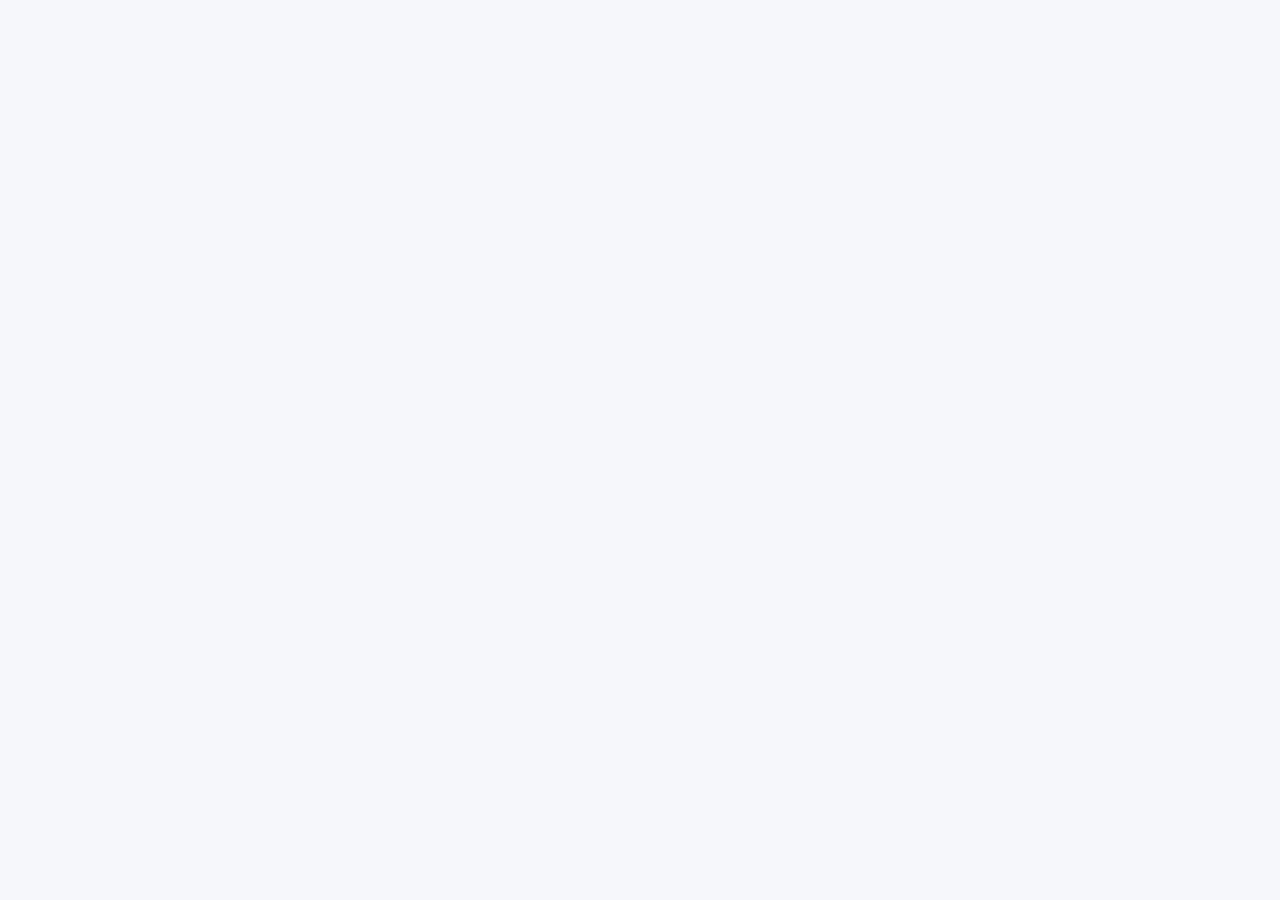
==== commit 68972986: "Refactor meta description and clean CSS comments Updated meta description tag and cleaned up CSS com" ====
--- a/index.html
+++ b/index.html
@@ -2,23 +2,14 @@
 <html lang="fa" dir="rtl">
 
 <head>
-
 <meta charset="UTF-8">
-
 <meta name="viewport" content="width=device-width, initial-scale=1.0">
 
 <title>آنلاین‌شاپ | خرید هوشمند</title>
 
-<meta
-  name="description"
-  content="آنلاین‌شاپ؛ پیدا کردن محصولات و خرید از فروشگاه‌های معتبر."
->
+<meta name="description" content="آنلاین‌شاپ؛ پیدا کردن محصولات و خرید از فروشگاه‌های معتبر.">
 
 <style>
-
-/* =========================
-   RESET
-========================= */
 
 *{
   box-sizing:border-box;
@@ -45,19 +36,13 @@
   line-height:1.7;
 }
 
-button,
-input{
+button,input{
   font-family:inherit;
 }
 
 button{
   cursor:pointer;
 }
-
-
-/* =========================
-   HEADER
-========================= */
 
 header{
   background:rgba(255,255,255,.96);
@@ -98,39 +83,19 @@
   font-weight:800;
 }
 
-
-/* =========================
-   MAIN
-========================= */
-
 main{
   max-width:1100px;
   margin:auto;
   padding:22px 15px 60px;
 }
 
-
-/* =========================
-   HERO
-========================= */
-
 .hero{
   position:relative;
   overflow:hidden;
-
   background:
-    radial-gradient(
-      circle at 15% 20%,
-      #ddd9ff 0,
-      transparent 30%
-    ),
-    radial-gradient(
-      circle at 85% 80%,
-      #d8f5ff 0,
-      transparent 30%
-    ),
+    radial-gradient(circle at 15% 20%,#ddd9ff 0,transparent 30%),
+    radial-gradient(circle at 85% 80%,#d8f5ff 0,transparent 30%),
     white;
-
   border:1px solid var(--border);
   border-radius:25px;
   padding:55px 20px;
@@ -166,35 +131,23 @@
   margin-bottom:25px;
 }
 
-
-/* =========================
-   SEARCH
-========================= */
-
 .search{
   max-width:650px;
   margin:auto;
-
   display:flex;
-
   background:white;
   border:1px solid #dfe3ea;
   border-radius:15px;
   padding:5px;
-
-  box-shadow:
-    0 10px 30px rgba(20,25,35,.08);
+  box-shadow:0 10px 30px rgba(20,25,35,.08);
 }
 
 .search input{
   flex:1;
   min-width:0;
-
   border:none;
   outline:none;
-
   padding:13px;
-
   font-size:14px;
   background:transparent;
 }
@@ -203,18 +156,10 @@
   border:none;
   background:var(--dark);
   color:white;
-
   padding:0 20px;
-
   border-radius:10px;
-
   font-weight:800;
 }
-
-
-/* =========================
-   SECTION
-========================= */
 
 .section{
   margin-top:28px;
@@ -237,11 +182,6 @@
   font-size:13px;
 }
 
-
-/* =========================
-   CATEGORIES
-========================= */
-
 .categories{
   display:flex;
   gap:9px;
@@ -256,17 +196,12 @@
 
 .category{
   flex:0 0 auto;
-
   border:1px solid var(--border);
   background:white;
   color:var(--text);
-
   padding:10px 15px;
-
   border-radius:11px;
-
   font-weight:700;
-
   transition:.2s;
 }
 
@@ -276,11 +211,6 @@
   color:white;
   border-color:var(--dark);
 }
-
-
-/* =========================
-   PRODUCTS
-========================= */
 
 .products{
   display:grid;
@@ -298,15 +228,8 @@
 
 .product:hover{
   transform:translateY(-4px);
-
-  box-shadow:
-    0 15px 35px rgba(20,25,35,.1);
-}
-
-
-/* =========================
-   PRODUCT IMAGE
-========================= */
+  box-shadow:0 15px 35px rgba(20,25,35,.1);
+}
 
 .product-image{
   height:210px;
@@ -326,14 +249,10 @@
   position:absolute;
   top:11px;
   right:11px;
-
   background:var(--dark);
   color:white;
-
   padding:5px 8px;
-
   border-radius:7px;
-
   font-size:11px;
   font-weight:900;
 }
@@ -342,26 +261,17 @@
   position:absolute;
   top:10px;
   left:10px;
-
   width:36px;
   height:36px;
-
   border:none;
   border-radius:50%;
-
   background:rgba(255,255,255,.92);
-
   font-size:21px;
 }
 
 .favorite.saved{
   color:var(--red);
 }
-
-
-/* =========================
-   PRODUCT INFO
-========================= */
 
 .info{
   padding:14px;
@@ -411,40 +321,24 @@
 .discount{
   background:#e8f8ef;
   color:var(--green);
-
   padding:5px 7px;
-
   border-radius:7px;
-
   font-size:10px;
   font-weight:900;
-
   white-space:nowrap;
 }
-
-
-/* =========================
-   BUY BUTTON
-========================= */
 
 .buy-button{
   display:block;
   width:100%;
-
   border:none;
-
   background:var(--dark);
   color:white;
-
   padding:12px;
-
   border-radius:11px;
-
-  font-weight:900;
-
+  font-weight:900;
   text-align:center;
   text-decoration:none;
-
   transition:.2s;
 }
 
@@ -456,29 +350,17 @@
 .commission{
   font-size:11px;
   color:var(--green);
-
   margin-top:9px;
-
   text-align:center;
-
   font-weight:700;
 }
-
-
-/* =========================
-   NO RESULTS
-========================= */
 
 .no-results{
   display:none;
-
   text-align:center;
-
   background:white;
   border:1px solid var(--border);
-
   border-radius:18px;
-
   padding:40px 20px;
 }
 
@@ -496,27 +378,16 @@
   border:none;
   background:var(--dark);
   color:white;
-
   padding:11px 17px;
-
   border-radius:10px;
-
   font-weight:800;
 }
-
-
-/* =========================
-   AFFILIATE INFO
-========================= */
 
 .info-box{
   margin-top:28px;
-
   background:white;
   border:1px solid var(--border);
-
   border-radius:18px;
-
   padding:20px;
 }
 
@@ -531,18 +402,10 @@
   line-height:2;
 }
 
-
-/* =========================
-   FOOTER
-========================= */
-
 footer{
   border-top:1px solid var(--border);
-
   background:white;
-
   text-align:center;
-
   padding:30px 15px;
 }
 
@@ -562,13 +425,7 @@
   font-size:11px;
 }
 
-
-/* =========================
-   RESPONSIVE
-========================= */
-
 @media(max-width:900px){
-
   .products{
     grid-template-columns:repeat(2,1fr);
   }
@@ -576,7 +433,6 @@
   .hero h1{
     font-size:36px;
   }
-
 }
 
 @media(max-width:520px){
@@ -645,862 +501,6 @@
     font-size:12px;
     padding:10px 5px;
   }
-
 }
 
 </style>
-
-</head>
-
-
-<body>
-
-
-<!-- =========================
-     HEADER
-========================= -->
-
-<header>
-
-  <div class="header">
-
-    <a href="#" class="logo">
-      🛍️ <span>آنلاین</span>‌شاپ
-    </a>
-
-    <button
-      class="header-button"
-      onclick="showAffiliateInfo()"
-    >
-      💰 همکاری در فروش
-    </button>
-
-  </div>
-
-</header>
-
-
-<!-- =========================
-     MAIN
-========================= -->
-
-<main>
-
-
-<!-- HERO -->
-
-<section class="hero">
-
-  <div class="hero-content">
-
-    <div class="badge">
-      🔥 خرید هوشمند
-    </div>
-
-    <h1>
-      بهترین محصولات را پیدا کن
-    </h1>
-
-    <p>
-      محصولات را پیدا کن، قیمت‌ها را مقایسه کن
-      و برای خرید به فروشگاه اصلی برو.
-    </p>
-
-    <div class="search">
-
-      <input
-        id="searchInput"
-        type="search"
-        placeholder="نام محصول را جستجو کنید..."
-        autocomplete="off"
-      >
-
-      <button onclick="searchProducts()">
-        🔎 جستجو
-      </button>
-
-    </div>
-
-  </div>
-
-</section>
-
-
-<!-- CATEGORIES -->
-
-<section class="section">
-
-  <div class="section-header">
-
-    <div>
-
-      <h2>
-        🛍️ دسته‌بندی محصولات
-      </h2>
-
-      <p class="section-subtitle">
-        دسته موردنظر خود را انتخاب کنید
-      </p>
-
-    </div>
-
-  </div>
-
-
-  <div class="categories">
-
-    <button
-      class="category active"
-      onclick="filterCategory('all',this)"
-    >
-      🛍️ همه
-    </button>
-
-    <button
-      class="category"
-      onclick="filterCategory('electronics',this)"
-    >
-      📱 موبایل و دیجیتال
-    </button>
-
-    <button
-      class="category"
-      onclick="filterCategory('computers',this)"
-    >
-      💻 کامپیوتر
-    </button>
-
-    <button
-      class="category"
-      onclick="filterCategory('audio',this)"
-    >
-      🎧 لوازم صوتی
-    </button>
-
-    <button
-      class="category"
-      onclick="filterCategory('fashion',this)"
-    >
-      👟 پوشاک و کفش
-    </button>
-
-  </div>
-
-</section>
-
-
-<!-- PRODUCTS -->
-
-<section class="section">
-
-  <div class="section-header">
-
-    <div>
-
-      <h2>
-        🔥 محصولات ویژه
-      </h2>
-
-      <p class="section-subtitle">
-        محصولات منتخب فروشگاه‌های مختلف
-      </p>
-
-    </div>
-
-    <span id="resultCount">
-      4 محصول
-    </span>
-
-  </div>
-
-
-  <section
-    class="products"
-    id="products"
-  >
-
-
-    <!-- PRODUCT 1 -->
-
-    <article
-      class="product"
-      data-category="electronics"
-      data-name="گوشی شیائومی"
-    >
-
-      <div class="product-image">
-
-        <img
-          src="https://images.unsplash.com/photo-1598327105666-5b89351aff97?auto=format&fit=crop&w=700&q=85"
-          alt="گوشی هوشمند شیائومی"
-        >
-
-        <span class="deal-badge">
-          ۲۰٪ تخفیف
-        </span>
-
-        <button
-          class="favorite"
-          onclick="favorite(this)"
-        >
-          ♡
-        </button>
-
-      </div>
-
-
-      <div class="info">
-
-        <div class="store">
-          فروشگاه نمونه
-        </div>
-
-        <div class="name">
-          گوشی هوشمند شیائومی
-        </div>
-
-        <div class="rating">
-          ⭐ 4.8
-          <span>
-            (۱۲۵ نظر)
-          </span>
-        </div>
-
-
-        <div class="price-area">
-
-          <div>
-
-            <div class="price">
-              ۲۳,۹۰۰,۰۰۰ تومان
-            </div>
-
-            <div class="old">
-              ۲۹,۹۰۰,۰۰۰ تومان
-            </div>
-
-          </div>
-
-          <div class="discount">
-            ۲۰٪ تخفیف
-          </div>
-
-        </div>
-
-
-        <button
-          class="buy-button"
-          onclick="goAffiliate(
-            'گوشی هوشمند شیائومی',
-            'https://example.com/'
-          )"
-        >
-          🛒 خرید از فروشگاه
-        </button>
-
-        <div class="commission">
-          ✓ خرید از این لینک ممکن است برای آنلاین‌شاپ کمیسیون ایجاد کند.
-        </div>
-
-      </div>
-
-    </article>
-
-
-    <!-- PRODUCT 2 -->
-
-    <article
-      class="product"
-      data-category="computers"
-      data-name="لپ تاپ پرو"
-    >
-
-      <div class="product-image">
-
-        <img
-          src="https://images.unsplash.com/photo-1496181133206-80ce9b88a853?auto=format&fit=crop&w=700&q=85"
-          alt="لپ تاپ پرو"
-        >
-
-        <span class="deal-badge">
-          ۱۲٪ تخفیف
-        </span>
-
-        <button
-          class="favorite"
-          onclick="favorite(this)"
-        >
-          ♡
-        </button>
-
-      </div>
-
-
-      <div class="info">
-
-        <div class="store">
-          فروشگاه نمونه
-        </div>
-
-        <div class="name">
-          لپ‌تاپ پرو
-        </div>
-
-        <div class="rating">
-          ⭐ 4.7
-          <span>
-            (۸۹ نظر)
-          </span>
-        </div>
-
-
-        <div class="price-area">
-
-          <div>
-
-            <div class="price">
-              ۶۹,۹۰۰,۰۰۰ تومان
-            </div>
-
-            <div class="old">
-              ۷۹,۹۰۰,۰۰۰ تومان
-            </div>
-
-          </div>
-
-          <div class="discount">
-            ۱۲٪ تخفیف
-          </div>
-
-        </div>
-
-
-        <button
-          class="buy-button"
-          onclick="goAffiliate(
-            'لپ‌تاپ پرو',
-            'https://example.com/'
-          )"
-        >
-          🛒 خرید از فروشگاه
-        </button>
-
-        <div class="commission">
-          ✓ خرید از این لینک ممکن است برای آنلاین‌شاپ کمیسیون ایجاد کند.
-        </div>
-
-      </div>
-
-    </article>
-
-
-    <!-- PRODUCT 3 -->
-
-    <article
-      class="product"
-      data-category="audio"
-      data-name="هدفون بی سیم"
-    >
-
-      <div class="product-image">
-
-        <img
-          src="https://images.unsplash.com/photo-1505740420928-5e560c06d30e?auto=format&fit=crop&w=700&q=85"
-          alt="هدفون بی سیم"
-        >
-
-        <span class="deal-badge">
-          ۳۴٪ تخفیف
-        </span>
-
-        <button
-          class="favorite"
-          onclick="favorite(this)"
-        >
-          ♡
-        </button>
-
-      </div>
-
-
-      <div class="info">
-
-        <div class="store">
-          فروشگاه نمونه
-        </div>
-
-        <div class="name">
-          هدفون بی‌سیم
-        </div>
-
-        <div class="rating">
-          ⭐ 4.9
-          <span>
-            (۲۱۰ نظر)
-          </span>
-        </div>
-
-
-        <div class="price-area">
-
-          <div>
-
-            <div class="price">
-              ۵,۹۰۰,۰۰۰ تومان
-            </div>
-
-            <div class="old">
-              ۸,۹۰۰,۰۰۰ تومان
-            </div>
-
-          </div>
-
-          <div class="discount">
-            ۳۴٪ تخفیف
-          </div>
-
-        </div>
-
-
-        <button
-          class="buy-button"
-          onclick="goAffiliate(
-            'هدفون بی‌سیم',
-            'https://example.com/'
-          )"
-        >
-          🛒 خرید از فروشگاه
-        </button>
-
-        <div class="commission">
-          ✓ خرید از این لینک ممکن است برای آنلاین‌شاپ کمیسیون ایجاد کند.
-        </div>
-
-      </div>
-
-    </article>
-
-
-    <!-- PRODUCT 4 -->
-
-    <article
-      class="product"
-      data-category="fashion"
-      data-name="کفش ورزشی"
-    >
-
-      <div class="product-image">
-
-        <img
-          src="https://images.unsplash.com/photo-1542291026-7eec264c27ff?auto=format&fit=crop&w=700&q=85"
-          alt="کفش ورزشی"
-        >
-
-        <span class="deal-badge">
-          ۳۵٪ تخفیف
-        </span>
-
-        <button
-          class="favorite"
-          onclick="favorite(this)"
-        >
-          ♡
-        </button>
-
-      </div>
-
-
-      <div class="info">
-
-        <div class="store">
-          فروشگاه نمونه
-        </div>
-
-        <div class="name">
-          کفش ورزشی
-        </div>
-
-        <div class="rating">
-          ⭐ 4.6
-          <span>
-            (۷۴ نظر)
-          </span>
-        </div>
-
-
-        <div class="price-area">
-
-          <div>
-
-            <div class="price">
-              ۴,۹۰۰,۰۰۰ تومان
-            </div>
-
-            <div class="old">
-              ۷,۵۰۰,۰۰۰ تومان
-            </div>
-
-          </div>
-
-          <div class="discount">
-            ۳۵٪ تخفیف
-          </div>
-
-        </div>
-
-
-        <button
-          class="buy-button"
-          onclick="goAffiliate(
-            'کفش ورزشی',
-            'https://example.com/'
-          )"
-        >
-          🛒 خرید از فروشگاه
-        </button>
-
-        <div class="commission">
-          ✓ خرید از این لینک ممکن است برای آنلاین‌شاپ کمیسیون ایجاد کند.
-        </div>
-
-      </div>
-
-    </article>
-
-
-  </section>
-
-
-  <!-- NO RESULTS -->
-
-  <div
-    id="noResults"
-    class="no-results"
-  >
-
-    <div class="no-results-icon">
-      🔎
-    </div>
-
-    <h3>
-      محصولی پیدا نشد
-    </h3>
-
-    <p>
-      نام محصول یا دسته دیگری را امتحان کنید.
-    </p>
-
-    <button
-      class="reset"
-      onclick="resetSearch()"
-    >
-      نمایش همه محصولات
-    </button>
-
-  </div>
-
-</section>
-
-
-<!-- AFFILIATE INFO -->
-
-<section class="info-box">
-
-  <h2>
-    💰 همکاری در فروش
-  </h2>
-
-  <p>
-    آنلاین‌شاپ محصولات فروشگاه‌های مختلف را معرفی می‌کند.
-    با انتخاب گزینه «خرید از فروشگاه»، شما به فروشگاه اصلی
-    منتقل می‌شوید. اگر لینک استفاده‌شده یک لینک همکاری در
-    فروش معتبر باشد و خرید طبق شرایط برنامه همکاری انجام شود،
-    ممکن است کمیسیونی به آنلاین‌شاپ تعلق بگیرد.
-  </p>
-
-</section>
-
-
-</main>
-
-
-<!-- =========================
-     FOOTER
-========================= -->
-
-<footer>
-
-  <div class="footer-title">
-    🛍️ آنلاین‌شاپ
-  </div>
-
-  <p>
-    پیدا کن، مقایسه کن، بهتر خرید کن.
-  </p>
-
-  <small>
-    © ۲۰۲۶ آنلاین‌شاپ — تمامی حقوق محفوظ است.
-  </small>
-
-</footer>
-
-
-<script>
-
-/* =========================
-   SEARCH
-========================= */
-
-function searchProducts(){
-
-  const input =
-    document
-      .getElementById("searchInput")
-      .value
-      .toLowerCase()
-      .trim();
-
-  const products =
-    document.querySelectorAll(".product");
-
-  let count = 0;
-
-  products.forEach(product => {
-
-    const name =
-      product
-        .dataset
-        .name
-        .toLowerCase();
-
-    const category =
-      product
-        .dataset
-        .category
-        .toLowerCase();
-
-    const show =
-      name.includes(input) ||
-      category.includes(input);
-
-    product.style.display =
-      show ? "" : "none";
-
-    if(show){
-      count++;
-    }
-
-  });
-
-  updateResults(count);
-}
-
-
-/* =========================
-   CATEGORY
-========================= */
-
-function filterCategory(category,button){
-
-  const products =
-    document.querySelectorAll(".product");
-
-  document
-    .querySelectorAll(".category")
-    .forEach(item => {
-      item.classList.remove("active");
-    });
-
-  button.classList.add("active");
-
-  let count = 0;
-
-  products.forEach(product => {
-
-    const show =
-      category === "all" ||
-      product.dataset.category === category;
-
-    product.style.display =
-      show ? "" : "none";
-
-    if(show){
-      count++;
-    }
-
-  });
-
-  document
-    .getElementById("searchInput")
-    .value = "";
-
-  updateResults(count);
-}
-
-
-/* =========================
-   RESULTS
-========================= */
-
-function updateResults(count){
-
-  document
-    .getElementById("resultCount")
-    .textContent =
-      count + " محصول";
-
-  document
-    .getElementById("noResults")
-    .style.display =
-      count === 0
-      ? "block"
-      : "none";
-}
-
-
-/* =========================
-   RESET SEARCH
-========================= */
-
-function resetSearch(){
-
-  document
-    .getElementById("searchInput")
-    .value = "";
-
-  const products =
-    document.querySelectorAll(".product");
-
-  products.forEach(product => {
-    product.style.display = "";
-  });
-
-  document
-    .querySelectorAll(".category")
-    .forEach(item => {
-      item.classList.remove("active");
-    });
-
-  document
-    .querySelector(".category")
-    .classList.add("active");
-
-  updateResults(products.length);
-}
-
-
-/* =========================
-   FAVORITE
-========================= */
-
-function favorite(button){
-
-  button.classList.toggle("saved");
-
-  button.textContent =
-    button.classList.contains("saved")
-    ? "♥"
-    : "♡";
-}
-
-
-/* =========================
-   AFFILIATE CLICK
-========================= */
-
-function goAffiliate(productName,affiliateUrl){
-
-  if(
-    !affiliateUrl ||
-    affiliateUrl === "https://example.com/"
-  ){
-
-    alert(
-      "⚠️ لینک همکاری در فروش این محصول هنوز تنظیم نشده است.\n\n" +
-      "ابتدا لینک افیلیت واقعی فروشگاه را جایگزین کنید."
-    );
-
-    return;
-  }
-
-
-  /* ثبت کلیک محلی */
-
-  let clicks =
-    JSON.parse(
-      localStorage.getItem("affiliateClicks") || "[]"
-    );
-
-  clicks.push({
-
-    product:productName,
-
-    time:new Date().toISOString()
-
-  });
-
-  localStorage.setItem(
-    "affiliateClicks",
-    JSON.stringify(clicks)
-  );
-
-
-  /* انتقال به فروشگاه */
-
-  window.location.href = affiliateUrl;
-}
-
-
-/* =========================
-   AFFILIATE INFO
-========================= */
-
-function showAffiliateInfo(){
-
-  alert(
-    "💰 سیستم همکاری در فروش\n\n" +
-
-    "مشتری با لینک همکاری در فروش به فروشگاه اصلی می‌رود.\n\n" +
-
-    "اگر خرید طبق شرایط برنامه افیلیت انجام شود، " +
-    "کمیسیون برای صاحب لینک ثبت می‌شود.\n\n" +
-
-    "توجه: ثبت کلیک در این صفحه به‌تنهایی به معنی " +
-    "ثبت کمیسیون واقعی نیست."
-  );
-
-}
-
-
-/* =========================
-   ENTER SEARCH
-========================= */
-
-document
-  .getElementById("searchInput")
-  .addEventListener(
-    "keydown",
-    function(event){
-
-      if(event.key === "Enter"){
-        searchProducts();
-      }
-
-    }
-  );
-
-
-/* =========================
-   INITIAL
-========================= */
-
-updateResults(
-  document.querySelectorAll(".product").length
-);
-
-</script>
-
-
-</body>
-
-</html>
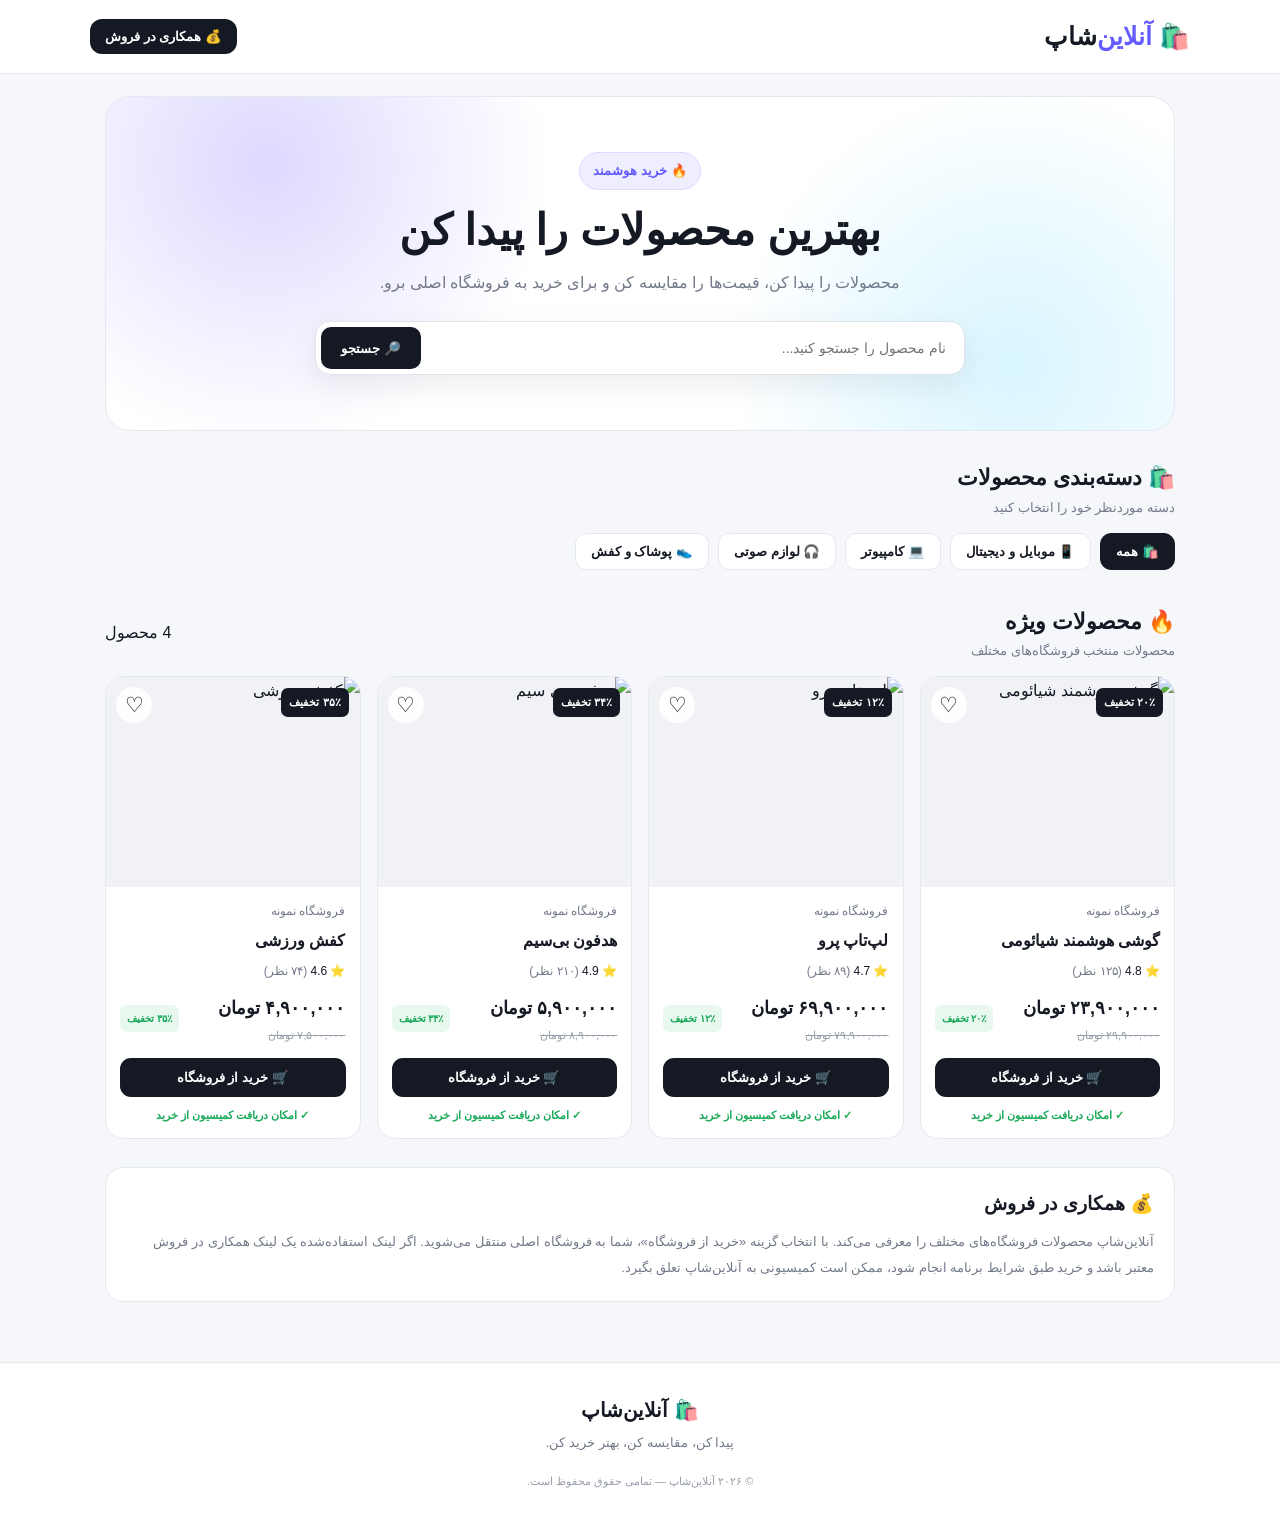
==== commit da639984: "Update print statement from 'Hello' to 'Goodbye'" ====
--- a/index.html
+++ b/index.html
@@ -2,505 +2,1319 @@
 <html lang="fa" dir="rtl">
 
 <head>
-<meta charset="UTF-8">
-<meta name="viewport" content="width=device-width, initial-scale=1.0">
-
-<title>آنلاین‌شاپ | خرید هوشمند</title>
-
-<meta name="description" content="آنلاین‌شاپ؛ پیدا کردن محصولات و خرید از فروشگاه‌های معتبر.">
-
-<style>
-
-*{
-  box-sizing:border-box;
-  margin:0;
-  padding:0;
-}
-
-:root{
-  --bg:#f5f7fb;
-  --card:#ffffff;
-  --text:#151923;
-  --muted:#727989;
-  --border:#e5e8ef;
-  --dark:#151923;
-  --accent:#635bff;
-  --green:#18a957;
-  --red:#e63962;
-}
-
-body{
-  font-family:Arial,sans-serif;
-  background:var(--bg);
-  color:var(--text);
-  line-height:1.7;
-}
-
-button,input{
-  font-family:inherit;
-}
-
-button{
-  cursor:pointer;
-}
-
-header{
-  background:rgba(255,255,255,.96);
-  border-bottom:1px solid var(--border);
-  padding:15px 18px;
-  position:sticky;
-  top:0;
-  z-index:20;
-  backdrop-filter:blur(12px);
-}
-
-.header{
-  max-width:1100px;
-  margin:auto;
-  display:flex;
-  align-items:center;
-  justify-content:space-between;
-  gap:15px;
-}
-
-.logo{
-  text-decoration:none;
-  color:var(--text);
-  font-size:25px;
-  font-weight:900;
-}
-
-.logo span{
-  color:var(--accent);
-}
-
-.header-button{
-  border:none;
-  background:var(--dark);
-  color:white;
-  padding:10px 15px;
-  border-radius:12px;
-  font-weight:800;
-}
-
-main{
-  max-width:1100px;
-  margin:auto;
-  padding:22px 15px 60px;
-}
-
-.hero{
-  position:relative;
-  overflow:hidden;
-  background:
-    radial-gradient(circle at 15% 20%,#ddd9ff 0,transparent 30%),
-    radial-gradient(circle at 85% 80%,#d8f5ff 0,transparent 30%),
-    white;
-  border:1px solid var(--border);
-  border-radius:25px;
-  padding:55px 20px;
-  text-align:center;
-}
-
-.hero-content{
-  max-width:720px;
-  margin:auto;
-}
-
-.badge{
-  display:inline-block;
-  background:#eeeeff;
-  color:var(--accent);
-  border:1px solid #ddd9ff;
-  padding:7px 13px;
-  border-radius:999px;
-  font-size:13px;
-  font-weight:800;
-  margin-bottom:15px;
-}
-
-.hero h1{
-  font-size:43px;
-  line-height:1.2;
-  margin-bottom:13px;
-}
-
-.hero p{
-  color:var(--muted);
-  font-size:16px;
-  margin-bottom:25px;
-}
-
-.search{
-  max-width:650px;
-  margin:auto;
-  display:flex;
-  background:white;
-  border:1px solid #dfe3ea;
-  border-radius:15px;
-  padding:5px;
-  box-shadow:0 10px 30px rgba(20,25,35,.08);
-}
-
-.search input{
-  flex:1;
-  min-width:0;
-  border:none;
-  outline:none;
-  padding:13px;
-  font-size:14px;
-  background:transparent;
-}
-
-.search button{
-  border:none;
-  background:var(--dark);
-  color:white;
-  padding:0 20px;
-  border-radius:10px;
-  font-weight:800;
-}
-
-.section{
-  margin-top:28px;
-}
-
-.section-header{
-  display:flex;
-  justify-content:space-between;
-  align-items:center;
-  gap:10px;
-  margin-bottom:14px;
-}
-
-.section-header h2{
-  font-size:22px;
-}
-
-.section-subtitle{
-  color:var(--muted);
-  font-size:13px;
-}
-
-.categories{
-  display:flex;
-  gap:9px;
-  overflow-x:auto;
-  padding-bottom:5px;
-  scrollbar-width:none;
-}
-
-.categories::-webkit-scrollbar{
-  display:none;
-}
-
-.category{
-  flex:0 0 auto;
-  border:1px solid var(--border);
-  background:white;
-  color:var(--text);
-  padding:10px 15px;
-  border-radius:11px;
-  font-weight:700;
-  transition:.2s;
-}
-
-.category.active,
-.category:hover{
-  background:var(--dark);
-  color:white;
-  border-color:var(--dark);
-}
-
-.products{
-  display:grid;
-  grid-template-columns:repeat(4,1fr);
-  gap:16px;
-}
-
-.product{
-  background:white;
-  border:1px solid var(--border);
-  border-radius:18px;
-  overflow:hidden;
-  transition:.2s;
-}
-
-.product:hover{
-  transform:translateY(-4px);
-  box-shadow:0 15px 35px rgba(20,25,35,.1);
-}
-
-.product-image{
-  height:210px;
-  position:relative;
-  background:#f0f2f6;
-  overflow:hidden;
-}
-
-.product-image img{
-  width:100%;
-  height:100%;
-  object-fit:cover;
-  display:block;
-}
-
-.deal-badge{
-  position:absolute;
-  top:11px;
-  right:11px;
-  background:var(--dark);
-  color:white;
-  padding:5px 8px;
-  border-radius:7px;
-  font-size:11px;
-  font-weight:900;
-}
-
-.favorite{
-  position:absolute;
-  top:10px;
-  left:10px;
-  width:36px;
-  height:36px;
-  border:none;
-  border-radius:50%;
-  background:rgba(255,255,255,.92);
-  font-size:21px;
-}
-
-.favorite.saved{
-  color:var(--red);
-}
-
-.info{
-  padding:14px;
-}
-
-.store{
-  color:var(--muted);
-  font-size:12px;
-  margin-bottom:5px;
-}
-
-.name{
-  font-weight:900;
-  font-size:16px;
-  margin-bottom:7px;
-}
-
-.rating{
-  font-size:12px;
-  margin-bottom:12px;
-}
-
-.rating span{
-  color:var(--muted);
-}
-
-.price-area{
-  display:flex;
-  justify-content:space-between;
-  align-items:center;
-  gap:10px;
-  margin-bottom:13px;
-}
-
-.price{
-  font-size:20px;
-  font-weight:900;
-}
-
-.old{
-  color:#999fac;
-  text-decoration:line-through;
-  font-size:11px;
-  margin-top:2px;
-}
-
-.discount{
-  background:#e8f8ef;
-  color:var(--green);
-  padding:5px 7px;
-  border-radius:7px;
-  font-size:10px;
-  font-weight:900;
-  white-space:nowrap;
-}
-
-.buy-button{
-  display:block;
-  width:100%;
-  border:none;
-  background:var(--dark);
-  color:white;
-  padding:12px;
-  border-radius:11px;
-  font-weight:900;
-  text-align:center;
-  text-decoration:none;
-  transition:.2s;
-}
-
-.buy-button:hover{
-  opacity:.9;
-  transform:translateY(-1px);
-}
-
-.commission{
-  font-size:11px;
-  color:var(--green);
-  margin-top:9px;
-  text-align:center;
-  font-weight:700;
-}
-
-.no-results{
-  display:none;
-  text-align:center;
-  background:white;
-  border:1px solid var(--border);
-  border-radius:18px;
-  padding:40px 20px;
-}
-
-.no-results-icon{
-  font-size:40px;
-  margin-bottom:10px;
-}
-
-.no-results p{
-  color:var(--muted);
-  margin:7px 0 18px;
-}
-
-.reset{
-  border:none;
-  background:var(--dark);
-  color:white;
-  padding:11px 17px;
-  border-radius:10px;
-  font-weight:800;
-}
-
-.info-box{
-  margin-top:28px;
-  background:white;
-  border:1px solid var(--border);
-  border-radius:18px;
-  padding:20px;
-}
-
-.info-box h2{
-  font-size:19px;
-  margin-bottom:8px;
-}
-
-.info-box p{
-  color:var(--muted);
-  font-size:13px;
-  line-height:2;
-}
-
-footer{
-  border-top:1px solid var(--border);
-  background:white;
-  text-align:center;
-  padding:30px 15px;
-}
-
-.footer-title{
-  font-size:20px;
-  font-weight:900;
-}
-
-footer p{
-  color:var(--muted);
-  font-size:13px;
-  margin:5px 0 12px;
-}
-
-footer small{
-  color:#999fac;
-  font-size:11px;
-}
-
-@media(max-width:900px){
-  .products{
-    grid-template-columns:repeat(2,1fr);
-  }
-
-  .hero h1{
-    font-size:36px;
-  }
-}
-
-@media(max-width:520px){
-
-  header{
-    padding:12px;
-  }
-
-  .logo{
-    font-size:21px;
-  }
-
-  .header-button{
-    padding:9px 11px;
-    font-size:12px;
-  }
-
-  main{
-    padding:14px 10px 45px;
-  }
-
-  .hero{
-    padding:38px 14px;
-    border-radius:20px;
-  }
-
-  .hero h1{
-    font-size:29px;
-  }
-
-  .hero p{
-    font-size:13px;
-  }
-
-  .search button{
-    padding:0 14px;
-  }
-
-  .products{
-    grid-template-columns:repeat(2,1fr);
-    gap:9px;
-  }
-
-  .product-image{
-    height:145px;
-  }
-
-  .info{
-    padding:10px;
-  }
-
-  .name{
-    font-size:13px;
-  }
-
-  .price{
-    font-size:17px;
-  }
-
-  .discount{
-    font-size:8px;
-    padding:4px;
-  }
-
-  .buy-button{
-    font-size:12px;
-    padding:10px 5px;
-  }
-}
-
-</style>
+  <meta charset="UTF-8">
+  <meta name="viewport" content="width=device-width, initial-scale=1.0">
+
+  <title>آنلاین‌شاپ | خرید هوشمند</title>
+
+  <meta name="description"
+    content="آنلاین‌شاپ؛ پیدا کردن محصولات و خرید از فروشگاه‌های معتبر.">
+
+  <style>
+
+    /* =========================
+       RESET
+    ========================= */
+
+    * {
+      box-sizing: border-box;
+      margin: 0;
+      padding: 0;
+    }
+
+    :root {
+      --bg: #f5f7fb;
+      --card: #ffffff;
+      --text: #151923;
+      --muted: #727989;
+      --border: #e5e8ef;
+      --dark: #151923;
+      --accent: #635bff;
+      --green: #18a957;
+      --red: #e63962;
+    }
+
+    body {
+      font-family: Arial, sans-serif;
+      background: var(--bg);
+      color: var(--text);
+      line-height: 1.7;
+    }
+
+    button,
+    input {
+      font-family: inherit;
+    }
+
+    button {
+      cursor: pointer;
+    }
+
+
+    /* =========================
+       HEADER
+    ========================= */
+
+    header {
+      background: rgba(255, 255, 255, .96);
+      border-bottom: 1px solid var(--border);
+      padding: 15px 18px;
+      position: sticky;
+      top: 0;
+      z-index: 20;
+      backdrop-filter: blur(12px);
+    }
+
+    .header {
+      max-width: 1100px;
+      margin: auto;
+      display: flex;
+      align-items: center;
+      justify-content: space-between;
+      gap: 15px;
+    }
+
+    .logo {
+      text-decoration: none;
+      color: var(--text);
+      font-size: 25px;
+      font-weight: 900;
+    }
+
+    .logo span {
+      color: var(--accent);
+    }
+
+    .header-button {
+      border: none;
+      background: var(--dark);
+      color: white;
+      padding: 10px 15px;
+      border-radius: 12px;
+      font-weight: 800;
+    }
+
+
+    /* =========================
+       MAIN
+    ========================= */
+
+    main {
+      max-width: 1100px;
+      margin: auto;
+      padding: 22px 15px 60px;
+    }
+
+
+    /* =========================
+       HERO
+    ========================= */
+
+    .hero {
+      position: relative;
+      overflow: hidden;
+
+      background:
+        radial-gradient(circle at 15% 20%, #ddd9ff 0, transparent 30%),
+        radial-gradient(circle at 85% 80%, #d8f5ff 0, transparent 30%),
+        white;
+
+      border: 1px solid var(--border);
+      border-radius: 25px;
+      padding: 55px 20px;
+      text-align: center;
+    }
+
+    .hero-content {
+      max-width: 720px;
+      margin: auto;
+    }
+
+    .badge {
+      display: inline-block;
+      background: #eeeeff;
+      color: var(--accent);
+      border: 1px solid #ddd9ff;
+      padding: 7px 13px;
+      border-radius: 999px;
+      font-size: 13px;
+      font-weight: 800;
+      margin-bottom: 15px;
+    }
+
+    .hero h1 {
+      font-size: 43px;
+      line-height: 1.2;
+      margin-bottom: 13px;
+    }
+
+    .hero p {
+      color: var(--muted);
+      font-size: 16px;
+      margin-bottom: 25px;
+    }
+
+
+    /* =========================
+       SEARCH
+    ========================= */
+
+    .search {
+      max-width: 650px;
+      margin: auto;
+      display: flex;
+      background: white;
+      border: 1px solid #dfe3ea;
+      border-radius: 15px;
+      padding: 5px;
+      box-shadow: 0 10px 30px rgba(20, 25, 35, .08);
+    }
+
+    .search input {
+      flex: 1;
+      min-width: 0;
+      border: none;
+      outline: none;
+      padding: 13px;
+      font-size: 14px;
+      background: transparent;
+    }
+
+    .search button {
+      border: none;
+      background: var(--dark);
+      color: white;
+      padding: 0 20px;
+      border-radius: 10px;
+      font-weight: 800;
+    }
+
+
+    /* =========================
+       SECTIONS
+    ========================= */
+
+    .section {
+      margin-top: 28px;
+    }
+
+    .section-header {
+      display: flex;
+      justify-content: space-between;
+      align-items: center;
+      gap: 10px;
+      margin-bottom: 14px;
+    }
+
+    .section-header h2 {
+      font-size: 22px;
+    }
+
+    .section-subtitle {
+      color: var(--muted);
+      font-size: 13px;
+    }
+
+
+    /* =========================
+       CATEGORIES
+    ========================= */
+
+    .categories {
+      display: flex;
+      gap: 9px;
+      overflow-x: auto;
+      padding-bottom: 5px;
+      scrollbar-width: none;
+    }
+
+    .categories::-webkit-scrollbar {
+      display: none;
+    }
+
+    .category {
+      flex: 0 0 auto;
+      border: 1px solid var(--border);
+      background: white;
+      color: var(--text);
+      padding: 10px 15px;
+      border-radius: 11px;
+      font-weight: 700;
+      transition: .2s;
+    }
+
+    .category.active,
+    .category:hover {
+      background: var(--dark);
+      color: white;
+      border-color: var(--dark);
+    }
+
+
+    /* =========================
+       PRODUCTS
+    ========================= */
+
+    .products {
+      display: grid;
+      grid-template-columns: repeat(4, 1fr);
+      gap: 16px;
+    }
+
+    .product {
+      background: white;
+      border: 1px solid var(--border);
+      border-radius: 18px;
+      overflow: hidden;
+      transition: .2s;
+    }
+
+    .product:hover {
+      transform: translateY(-4px);
+      box-shadow: 0 15px 35px rgba(20, 25, 35, .1);
+    }
+
+
+    /* =========================
+       PRODUCT IMAGE
+    ========================= */
+
+    .product-image {
+      height: 210px;
+      position: relative;
+      background: #f0f2f6;
+      overflow: hidden;
+    }
+
+    .product-image img {
+      width: 100%;
+      height: 100%;
+      object-fit: cover;
+      display: block;
+    }
+
+    .deal-badge {
+      position: absolute;
+      top: 11px;
+      right: 11px;
+      background: var(--dark);
+      color: white;
+      padding: 5px 8px;
+      border-radius: 7px;
+      font-size: 11px;
+      font-weight: 900;
+    }
+
+    .favorite {
+      position: absolute;
+      top: 10px;
+      left: 10px;
+      width: 36px;
+      height: 36px;
+      border: none;
+      border-radius: 50%;
+      background: rgba(255, 255, 255, .92);
+      font-size: 21px;
+    }
+
+    .favorite.saved {
+      color: var(--red);
+    }
+
+
+    /* =========================
+       PRODUCT INFO
+    ========================= */
+
+    .info {
+      padding: 14px;
+    }
+
+    .store {
+      color: var(--muted);
+      font-size: 12px;
+      margin-bottom: 5px;
+    }
+
+    .name {
+      font-weight: 900;
+      font-size: 16px;
+      margin-bottom: 7px;
+    }
+
+    .rating {
+      font-size: 12px;
+      margin-bottom: 12px;
+    }
+
+    .rating span {
+      color: var(--muted);
+    }
+
+    .price-area {
+      display: flex;
+      justify-content: space-between;
+      align-items: center;
+      gap: 10px;
+      margin-bottom: 13px;
+    }
+
+    .price {
+      font-size: 18px;
+      font-weight: 900;
+    }
+
+    .old {
+      color: #999fac;
+      text-decoration: line-through;
+      font-size: 11px;
+      margin-top: 2px;
+    }
+
+    .discount {
+      background: #e8f8ef;
+      color: var(--green);
+      padding: 5px 7px;
+      border-radius: 7px;
+      font-size: 10px;
+      font-weight: 900;
+      white-space: nowrap;
+    }
+
+
+    /* =========================
+       BUY BUTTON
+    ========================= */
+
+    .buy-button {
+      display: block;
+      width: 100%;
+      border: none;
+      background: var(--dark);
+      color: white;
+      padding: 12px;
+      border-radius: 11px;
+      font-weight: 900;
+      text-align: center;
+      text-decoration: none;
+      transition: .2s;
+    }
+
+    .buy-button:hover {
+      opacity: .9;
+      transform: translateY(-1px);
+    }
+
+    .commission {
+      font-size: 11px;
+      color: var(--green);
+      margin-top: 9px;
+      text-align: center;
+      font-weight: 700;
+    }
+
+
+    /* =========================
+       NO RESULTS
+    ========================= */
+
+    .no-results {
+      display: none;
+      text-align: center;
+      background: white;
+      border: 1px solid var(--border);
+      border-radius: 18px;
+      padding: 40px 20px;
+    }
+
+    .no-results-icon {
+      font-size: 40px;
+      margin-bottom: 10px;
+    }
+
+    .no-results p {
+      color: var(--muted);
+      margin: 7px 0 18px;
+    }
+
+    .reset {
+      border: none;
+      background: var(--dark);
+      color: white;
+      padding: 11px 17px;
+      border-radius: 10px;
+      font-weight: 800;
+    }
+
+
+    /* =========================
+       AFFILIATE INFO
+    ========================= */
+
+    .info-box {
+      margin-top: 28px;
+      background: white;
+      border: 1px solid var(--border);
+      border-radius: 18px;
+      padding: 20px;
+    }
+
+    .info-box h2 {
+      font-size: 19px;
+      margin-bottom: 8px;
+    }
+
+    .info-box p {
+      color: var(--muted);
+      font-size: 13px;
+      line-height: 2;
+    }
+
+
+    /* =========================
+       FOOTER
+    ========================= */
+
+    footer {
+      border-top: 1px solid var(--border);
+      background: white;
+      text-align: center;
+      padding: 30px 15px;
+    }
+
+    .footer-title {
+      font-size: 20px;
+      font-weight: 900;
+    }
+
+    footer p {
+      color: var(--muted);
+      font-size: 13px;
+      margin: 5px 0 12px;
+    }
+
+    footer small {
+      color: #999fac;
+      font-size: 11px;
+    }
+
+
+    /* =========================
+       RESPONSIVE
+    ========================= */
+
+    @media(max-width:900px) {
+
+      .products {
+        grid-template-columns: repeat(2, 1fr);
+      }
+
+      .hero h1 {
+        font-size: 36px;
+      }
+
+    }
+
+    @media(max-width:520px) {
+
+      header {
+        padding: 12px;
+      }
+
+      .logo {
+        font-size: 21px;
+      }
+
+      .header-button {
+        padding: 9px 11px;
+        font-size: 12px;
+      }
+
+      main {
+        padding: 14px 10px 45px;
+      }
+
+      .hero {
+        padding: 38px 14px;
+        border-radius: 20px;
+      }
+
+      .hero h1 {
+        font-size: 29px;
+      }
+
+      .hero p {
+        font-size: 13px;
+      }
+
+      .search button {
+        padding: 0 14px;
+      }
+
+      .products {
+        grid-template-columns: repeat(2, 1fr);
+        gap: 9px;
+      }
+
+      .product-image {
+        height: 145px;
+      }
+
+      .info {
+        padding: 10px;
+      }
+
+      .name {
+        font-size: 13px;
+      }
+
+      .price {
+        font-size: 14px;
+      }
+
+      .discount {
+        font-size: 8px;
+        padding: 4px;
+      }
+
+      .buy-button {
+        font-size: 12px;
+        padding: 10px 5px;
+      }
+
+    }
+
+  </style>
+
+</head>
+
+
+<body>
+
+
+  <!-- HEADER -->
+
+  <header>
+    <div class="header">
+
+      <a href="#" class="logo">
+        🛍️ <span>آنلاین</span>‌شاپ
+      </a>
+
+      <button class="header-button" onclick="showAffiliateInfo()">
+        💰 همکاری در فروش
+      </button>
+
+    </div>
+  </header>
+
+
+  <!-- MAIN -->
+
+  <main>
+
+
+    <!-- HERO -->
+
+    <section class="hero">
+
+      <div class="hero-content">
+
+        <div class="badge">
+          🔥 خرید هوشمند
+        </div>
+
+        <h1>
+          بهترین محصولات را پیدا کن
+        </h1>
+
+        <p>
+          محصولات را پیدا کن، قیمت‌ها را مقایسه کن
+          و برای خرید به فروشگاه اصلی برو.
+        </p>
+
+        <div class="search">
+
+          <input
+            id="searchInput"
+            type="search"
+            placeholder="نام محصول را جستجو کنید..."
+            autocomplete="off"
+          >
+
+          <button onclick="searchProducts()">
+            🔎 جستجو
+          </button>
+
+        </div>
+
+      </div>
+
+    </section>
+
+
+    <!-- CATEGORIES -->
+
+    <section class="section">
+
+      <div class="section-header">
+
+        <div>
+
+          <h2>
+            🛍️ دسته‌بندی محصولات
+          </h2>
+
+          <p class="section-subtitle">
+            دسته موردنظر خود را انتخاب کنید
+          </p>
+
+        </div>
+
+      </div>
+
+
+      <div class="categories">
+
+        <button
+          class="category active"
+          onclick="filterCategory('all',this)"
+        >
+          🛍️ همه
+        </button>
+
+        <button
+          class="category"
+          onclick="filterCategory('electronics',this)"
+        >
+          📱 موبایل و دیجیتال
+        </button>
+
+        <button
+          class="category"
+          onclick="filterCategory('computers',this)"
+        >
+          💻 کامپیوتر
+        </button>
+
+        <button
+          class="category"
+          onclick="filterCategory('audio',this)"
+        >
+          🎧 لوازم صوتی
+        </button>
+
+        <button
+          class="category"
+          onclick="filterCategory('fashion',this)"
+        >
+          👟 پوشاک و کفش
+        </button>
+
+      </div>
+
+    </section>
+
+
+    <!-- PRODUCTS -->
+
+    <section class="section">
+
+      <div class="section-header">
+
+        <div>
+
+          <h2>
+            🔥 محصولات ویژه
+          </h2>
+
+          <p class="section-subtitle">
+            محصولات منتخب فروشگاه‌های مختلف
+          </p>
+
+        </div>
+
+        <span id="resultCount">
+          4 محصول
+        </span>
+
+      </div>
+
+
+      <section class="products" id="products">
+
+
+        <!-- PRODUCT 1 -->
+
+        <article
+          class="product"
+          data-category="electronics"
+          data-name="گوشی شیائومی"
+        >
+
+          <div class="product-image">
+
+            <img
+              src="https://images.unsplash.com/photo-1598327105666-5b89351aff97?auto=format&fit=crop&w=700&q=85"
+              alt="گوشی هوشمند شیائومی"
+            >
+
+            <span class="deal-badge">
+              ۲۰٪ تخفیف
+            </span>
+
+            <button class="favorite" onclick="favorite(this)">
+              ♡
+            </button>
+
+          </div>
+
+
+          <div class="info">
+
+            <div class="store">
+              فروشگاه نمونه
+            </div>
+
+            <div class="name">
+              گوشی هوشمند شیائومی
+            </div>
+
+            <div class="rating">
+              ⭐ 4.8 <span>(۱۲۵ نظر)</span>
+            </div>
+
+            <div class="price-area">
+
+              <div>
+
+                <div class="price">
+                  ۲۳,۹۰۰,۰۰۰ تومان
+                </div>
+
+                <div class="old">
+                  ۲۹,۹۰۰,۰۰۰ تومان
+                </div>
+
+              </div>
+
+              <div class="discount">
+                ۲۰٪ تخفیف
+              </div>
+
+            </div>
+
+            <button
+              class="buy-button"
+              onclick="goAffiliate('گوشی هوشمند شیائومی','https://example.com/')"
+            >
+              🛒 خرید از فروشگاه
+            </button>
+
+            <div class="commission">
+              ✓ امکان دریافت کمیسیون از خرید
+            </div>
+
+          </div>
+
+        </article>
+
+
+        <!-- PRODUCT 2 -->
+
+        <article
+          class="product"
+          data-category="computers"
+          data-name="لپ تاپ پرو"
+        >
+
+          <div class="product-image">
+
+            <img
+              src="https://images.unsplash.com/photo-1496181133206-80ce9b88a853?auto=format&fit=crop&w=700&q=85"
+              alt="لپ تاپ پرو"
+            >
+
+            <span class="deal-badge">
+              ۱۲٪ تخفیف
+            </span>
+
+            <button class="favorite" onclick="favorite(this)">
+              ♡
+            </button>
+
+          </div>
+
+          <div class="info">
+
+            <div class="store">
+              فروشگاه نمونه
+            </div>
+
+            <div class="name">
+              لپ‌تاپ پرو
+            </div>
+
+            <div class="rating">
+              ⭐ 4.7 <span>(۸۹ نظر)</span>
+            </div>
+
+            <div class="price-area">
+
+              <div>
+
+                <div class="price">
+                  ۶۹,۹۰۰,۰۰۰ تومان
+                </div>
+
+                <div class="old">
+                  ۷۹,۹۰۰,۰۰۰ تومان
+                </div>
+
+              </div>
+
+              <div class="discount">
+                ۱۲٪ تخفیف
+              </div>
+
+            </div>
+
+            <button
+              class="buy-button"
+              onclick="goAffiliate('لپ‌تاپ پرو','https://example.com/')"
+            >
+              🛒 خرید از فروشگاه
+            </button>
+
+            <div class="commission">
+              ✓ امکان دریافت کمیسیون از خرید
+            </div>
+
+          </div>
+
+        </article>
+
+
+        <!-- PRODUCT 3 -->
+
+        <article
+          class="product"
+          data-category="audio"
+          data-name="هدفون بی سیم"
+        >
+
+          <div class="product-image">
+
+            <img
+              src="https://images.unsplash.com/photo-1505740420928-5e560c06d30e?auto=format&fit=crop&w=700&q=85"
+              alt="هدفون بی سیم"
+            >
+
+            <span class="deal-badge">
+              ۳۴٪ تخفیف
+            </span>
+
+            <button class="favorite" onclick="favorite(this)">
+              ♡
+            </button>
+
+          </div>
+
+          <div class="info">
+
+            <div class="store">
+              فروشگاه نمونه
+            </div>
+
+            <div class="name">
+              هدفون بی‌سیم
+            </div>
+
+            <div class="rating">
+              ⭐ 4.9 <span>(۲۱۰ نظر)</span>
+            </div>
+
+            <div class="price-area">
+
+              <div>
+
+                <div class="price">
+                  ۵,۹۰۰,۰۰۰ تومان
+                </div>
+
+                <div class="old">
+                  ۸,۹۰۰,۰۰۰ تومان
+                </div>
+
+              </div>
+
+              <div class="discount">
+                ۳۴٪ تخفیف
+              </div>
+
+            </div>
+
+            <button
+              class="buy-button"
+              onclick="goAffiliate('هدفون بی‌سیم','https://example.com/')"
+            >
+              🛒 خرید از فروشگاه
+            </button>
+
+            <div class="commission">
+              ✓ امکان دریافت کمیسیون از خرید
+            </div>
+
+          </div>
+
+        </article>
+
+
+        <!-- PRODUCT 4 -->
+
+        <article
+          class="product"
+          data-category="fashion"
+          data-name="کفش ورزشی"
+        >
+
+          <div class="product-image">
+
+            <img
+              src="https://images.unsplash.com/photo-1542291026-7eec264c27ff?auto=format&fit=crop&w=700&q=85"
+              alt="کفش ورزشی"
+            >
+
+            <span class="deal-badge">
+              ۳۵٪ تخفیف
+            </span>
+
+            <button class="favorite" onclick="favorite(this)">
+              ♡
+            </button>
+
+          </div>
+
+          <div class="info">
+
+            <div class="store">
+              فروشگاه نمونه
+            </div>
+
+            <div class="name">
+              کفش ورزشی
+            </div>
+
+            <div class="rating">
+              ⭐ 4.6 <span>(۷۴ نظر)</span>
+            </div>
+
+            <div class="price-area">
+
+              <div>
+
+                <div class="price">
+                  ۴,۹۰۰,۰۰۰ تومان
+                </div>
+
+                <div class="old">
+                  ۷,۵۰۰,۰۰۰ تومان
+                </div>
+
+              </div>
+
+              <div class="discount">
+                ۳۵٪ تخفیف
+              </div>
+
+            </div>
+
+            <button
+              class="buy-button"
+              onclick="goAffiliate('کفش ورزشی','https://example.com/')"
+            >
+              🛒 خرید از فروشگاه
+            </button>
+
+            <div class="commission">
+              ✓ امکان دریافت کمیسیون از خرید
+            </div>
+
+          </div>
+
+        </article>
+
+
+      </section>
+
+
+      <!-- NO RESULTS -->
+
+      <div id="noResults" class="no-results">
+
+        <div class="no-results-icon">
+          🔎
+        </div>
+
+        <h3>
+          محصولی پیدا نشد
+        </h3>
+
+        <p>
+          نام محصول یا دسته دیگری را امتحان کنید.
+        </p>
+
+        <button class="reset" onclick="resetSearch()">
+          نمایش همه محصولات
+        </button>
+
+      </div>
+
+    </section>
+
+
+    <!-- AFFILIATE INFO -->
+
+    <section class="info-box">
+
+      <h2>
+        💰 همکاری در فروش
+      </h2>
+
+      <p>
+        آنلاین‌شاپ محصولات فروشگاه‌های مختلف را معرفی می‌کند.
+        با انتخاب گزینه «خرید از فروشگاه»، شما به فروشگاه اصلی
+        منتقل می‌شوید. اگر لینک استفاده‌شده یک لینک همکاری در
+        فروش معتبر باشد و خرید طبق شرایط برنامه انجام شود،
+        ممکن است کمیسیونی به آنلاین‌شاپ تعلق بگیرد.
+      </p>
+
+    </section>
+
+
+  </main>
+
+
+  <!-- FOOTER -->
+
+  <footer>
+
+    <div class="footer-title">
+      🛍️ آنلاین‌شاپ
+    </div>
+
+    <p>
+      پیدا کن، مقایسه کن، بهتر خرید کن.
+    </p>
+
+    <small>
+      © ۲۰۲۶ آنلاین‌شاپ — تمامی حقوق محفوظ است.
+    </small>
+
+  </footer>
+
+
+  <script>
+
+    function searchProducts() {
+
+      const input = document
+        .getElementById("searchInput")
+        .value
+        .toLowerCase()
+        .trim();
+
+      const products =
+        document.querySelectorAll(".product");
+
+      let count = 0;
+
+      products.forEach(product => {
+
+        const name =
+          product.dataset.name.toLowerCase();
+
+        const category =
+          product.dataset.category.toLowerCase();
+
+        const show =
+          name.includes(input) ||
+          category.includes(input);
+
+        product.style.display =
+          show ? "" : "none";
+
+        if (show) {
+          count++;
+        }
+
+      });
+
+      updateResults(count);
+
+    }
+
+
+    function filterCategory(category, button) {
+
+      const products =
+        document.querySelectorAll(".product");
+
+      document
+        .querySelectorAll(".category")
+        .forEach(item => {
+          item.classList.remove("active");
+        });
+
+      button.classList.add("active");
+
+      let count = 0;
+
+      products.forEach(product => {
+
+        const show =
+          category === "all" ||
+          product.dataset.category === category;
+
+        product.style.display =
+          show ? "" : "none";
+
+        if (show) {
+          count++;
+        }
+
+      });
+
+      document
+        .getElementById("searchInput")
+        .value = "";
+
+      updateResults(count);
+
+    }
+
+
+    function updateResults(count) {
+
+      document
+        .getElementById("resultCount")
+        .textContent =
+        count + " محصول";
+
+      document
+        .getElementById("noResults")
+        .style.display =
+        count === 0 ? "block" : "none";
+
+    }
+
+
+    function resetSearch() {
+
+      document
+        .getElementById("searchInput")
+        .value = "";
+
+      const products =
+        document.querySelectorAll(".product");
+
+      products.forEach(product => {
+        product.style.display = "";
+      });
+
+      document
+        .querySelectorAll(".category")
+        .forEach(item => {
+          item.classList.remove("active");
+        });
+
+      document
+        .querySelector(".category")
+        .classList.add("active");
+
+      updateResults(products.length);
+
+    }
+
+
+    function favorite(button) {
+
+      button.classList.toggle("saved");
+
+      button.textContent =
+        button.classList.contains("saved")
+          ? "♥"
+          : "♡";
+
+    }
+
+
+    function goAffiliate(productName, affiliateUrl) {
+
+      if (
+        !affiliateUrl ||
+        affiliateUrl === "https://example.com/"
+      ) {
+
+        alert(
+          "⚠️ لینک همکاری در فروش این محصول هنوز تنظیم نشده است.\n\n" +
+          "باید لینک واقعی افیلیت را جایگزین کنید."
+        );
+
+        return;
+
+      }
+
+      let clicks =
+        JSON.parse(
+          localStorage.getItem("affiliateClicks") || "[]"
+        );
+
+      clicks.push({
+        product: productName,
+        time: new Date().toISOString()
+      });
+
+      localStorage.setItem(
+        "affiliateClicks",
+        JSON.stringify(clicks)
+      );
+
+      window.location.href = affiliateUrl;
+
+    }
+
+
+    function showAffiliateInfo() {
+
+      alert(
+        "💰 سیستم همکاری در فروش\n\n" +
+        "مشتری با لینک همکاری در فروش به فروشگاه اصلی می‌رود.\n\n" +
+        "اگر خرید طبق شرایط برنامه افیلیت انجام شود، " +
+        "کمیسیون برای صاحب لینک ثبت می‌شود.\n\n" +
+        "ثبت کلیک به‌تنهایی به معنی دریافت کمیسیون واقعی نیست."
+      );
+
+    }
+
+
+    document
+      .getElementById("searchInput")
+      .addEventListener("keydown", function(event) {
+
+        if (event.key === "Enter") {
+          searchProducts();
+        }
+
+      });
+
+
+    updateResults(
+      document.querySelectorAll(".product").length
+    );
+
+  </script>
+
+
+</body>
+  </html>
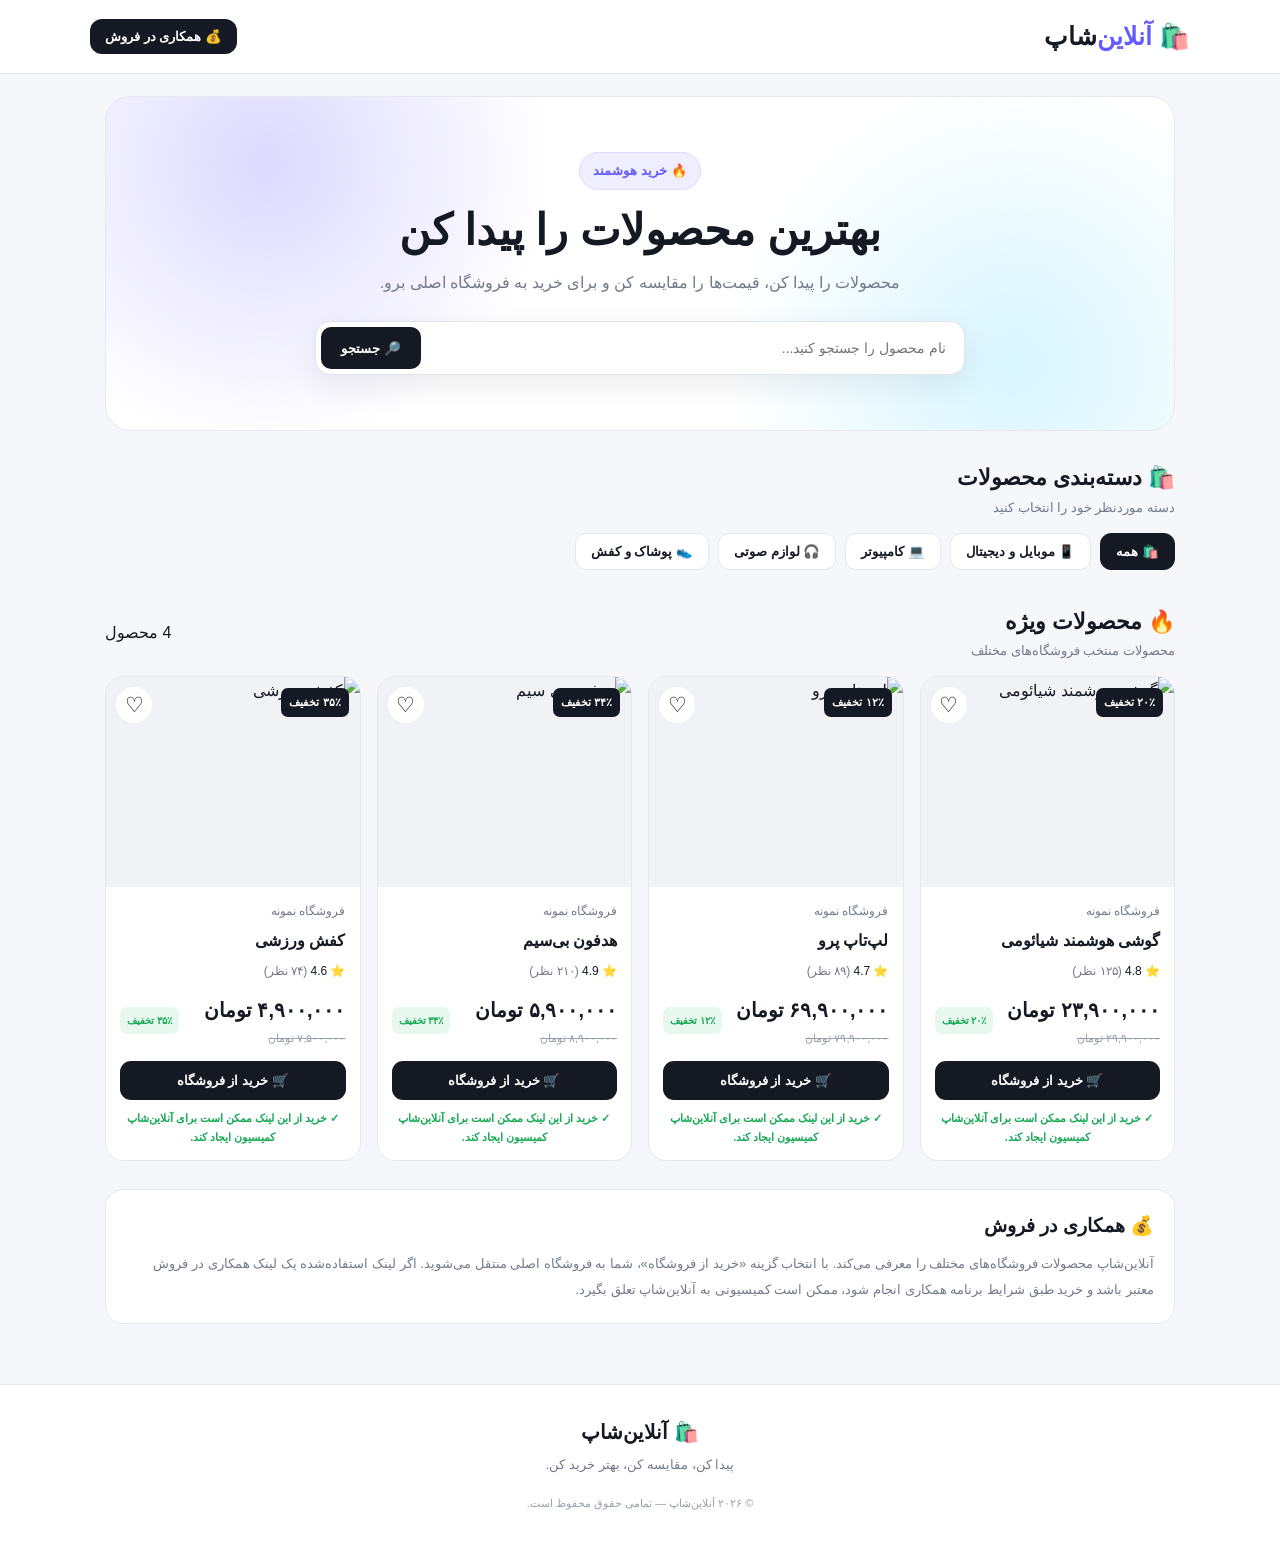
==== commit 62153e7a: "Update print statement from 'Hello' to 'Goodbye'" ====
--- a/index.html
+++ b/index.html
@@ -2,1319 +2,1202 @@
 <html lang="fa" dir="rtl">
 
 <head>
-  <meta charset="UTF-8">
-  <meta name="viewport" content="width=device-width, initial-scale=1.0">
-
-  <title>آنلاین‌شاپ | خرید هوشمند</title>
-
-  <meta name="description"
-    content="آنلاین‌شاپ؛ پیدا کردن محصولات و خرید از فروشگاه‌های معتبر.">
-
-  <style>
-
-    /* =========================
-       RESET
-    ========================= */
-
-    * {
-      box-sizing: border-box;
-      margin: 0;
-      padding: 0;
+<meta charset="UTF-8">
+<meta name="viewport" content="width=device-width, initial-scale=1.0">
+
+<title>آنلاین‌شاپ | خرید هوشمند</title>
+
+<meta name="description" content="آنلاین‌شاپ؛ پیدا کردن محصولات و خرید از فروشگاه‌های معتبر.">
+
+<style>
+
+*{
+  box-sizing:border-box;
+  margin:0;
+  padding:0;
+}
+
+:root{
+  --bg:#f5f7fb;
+  --card:#ffffff;
+  --text:#151923;
+  --muted:#727989;
+  --border:#e5e8ef;
+  --dark:#151923;
+  --accent:#635bff;
+  --green:#18a957;
+  --red:#e63962;
+}
+
+body{
+  font-family:Arial,sans-serif;
+  background:var(--bg);
+  color:var(--text);
+  line-height:1.7;
+}
+
+button,
+input{
+  font-family:inherit;
+}
+
+button{
+  cursor:pointer;
+}
+
+header{
+  background:rgba(255,255,255,.96);
+  border-bottom:1px solid var(--border);
+  padding:15px 18px;
+  position:sticky;
+  top:0;
+  z-index:20;
+  backdrop-filter:blur(12px);
+}
+
+.header{
+  max-width:1100px;
+  margin:auto;
+  display:flex;
+  align-items:center;
+  justify-content:space-between;
+  gap:15px;
+}
+
+.logo{
+  text-decoration:none;
+  color:var(--text);
+  font-size:25px;
+  font-weight:900;
+}
+
+.logo span{
+  color:var(--accent);
+}
+
+.header-button{
+  border:none;
+  background:var(--dark);
+  color:white;
+  padding:10px 15px;
+  border-radius:12px;
+  font-weight:800;
+}
+
+main{
+  max-width:1100px;
+  margin:auto;
+  padding:22px 15px 60px;
+}
+
+.hero{
+  position:relative;
+  overflow:hidden;
+  background:
+    radial-gradient(circle at 15% 20%,#ddd9ff 0,transparent 30%),
+    radial-gradient(circle at 85% 80%,#d8f5ff 0,transparent 30%),
+    white;
+  border:1px solid var(--border);
+  border-radius:25px;
+  padding:55px 20px;
+  text-align:center;
+}
+
+.hero-content{
+  max-width:720px;
+  margin:auto;
+}
+
+.badge{
+  display:inline-block;
+  background:#eeeeff;
+  color:var(--accent);
+  border:1px solid #ddd9ff;
+  padding:7px 13px;
+  border-radius:999px;
+  font-size:13px;
+  font-weight:800;
+  margin-bottom:15px;
+}
+
+.hero h1{
+  font-size:43px;
+  line-height:1.2;
+  margin-bottom:13px;
+}
+
+.hero p{
+  color:var(--muted);
+  font-size:16px;
+  margin-bottom:25px;
+}
+
+.search{
+  max-width:650px;
+  margin:auto;
+  display:flex;
+  background:white;
+  border:1px solid #dfe3ea;
+  border-radius:15px;
+  padding:5px;
+  box-shadow:0 10px 30px rgba(20,25,35,.08);
+}
+
+.search input{
+  flex:1;
+  min-width:0;
+  border:none;
+  outline:none;
+  padding:13px;
+  font-size:14px;
+  background:transparent;
+}
+
+.search button{
+  border:none;
+  background:var(--dark);
+  color:white;
+  padding:0 20px;
+  border-radius:10px;
+  font-weight:800;
+}
+
+.section{
+  margin-top:28px;
+}
+
+.section-header{
+  display:flex;
+  justify-content:space-between;
+  align-items:center;
+  gap:10px;
+  margin-bottom:14px;
+}
+
+.section-header h2{
+  font-size:22px;
+}
+
+.section-subtitle{
+  color:var(--muted);
+  font-size:13px;
+}
+
+.categories{
+  display:flex;
+  gap:9px;
+  overflow-x:auto;
+  padding-bottom:5px;
+  scrollbar-width:none;
+}
+
+.categories::-webkit-scrollbar{
+  display:none;
+}
+
+.category{
+  flex:0 0 auto;
+  border:1px solid var(--border);
+  background:white;
+  color:var(--text);
+  padding:10px 15px;
+  border-radius:11px;
+  font-weight:700;
+  transition:.2s;
+}
+
+.category.active,
+.category:hover{
+  background:var(--dark);
+  color:white;
+  border-color:var(--dark);
+}
+
+.products{
+  display:grid;
+  grid-template-columns:repeat(4,1fr);
+  gap:16px;
+}
+
+.product{
+  background:white;
+  border:1px solid var(--border);
+  border-radius:18px;
+  overflow:hidden;
+  transition:.2s;
+}
+
+.product:hover{
+  transform:translateY(-4px);
+  box-shadow:0 15px 35px rgba(20,25,35,.1);
+}
+
+.product-image{
+  height:210px;
+  position:relative;
+  background:#f0f2f6;
+  overflow:hidden;
+}
+
+.product-image img{
+  width:100%;
+  height:100%;
+  object-fit:cover;
+  display:block;
+}
+
+.deal-badge{
+  position:absolute;
+  top:11px;
+  right:11px;
+  background:var(--dark);
+  color:white;
+  padding:5px 8px;
+  border-radius:7px;
+  font-size:11px;
+  font-weight:900;
+}
+
+.favorite{
+  position:absolute;
+  top:10px;
+  left:10px;
+  width:36px;
+  height:36px;
+  border:none;
+  border-radius:50%;
+  background:rgba(255,255,255,.92);
+  font-size:21px;
+}
+
+.favorite.saved{
+  color:var(--red);
+}
+
+.info{
+  padding:14px;
+}
+
+.store{
+  color:var(--muted);
+  font-size:12px;
+  margin-bottom:5px;
+}
+
+.name{
+  font-weight:900;
+  font-size:16px;
+  margin-bottom:7px;
+}
+
+.rating{
+  font-size:12px;
+  margin-bottom:12px;
+}
+
+.rating span{
+  color:var(--muted);
+}
+
+.price-area{
+  display:flex;
+  justify-content:space-between;
+  align-items:center;
+  gap:10px;
+  margin-bottom:13px;
+}
+
+.price{
+  font-size:20px;
+  font-weight:900;
+}
+
+.old{
+  color:#999fac;
+  text-decoration:line-through;
+  font-size:11px;
+  margin-top:2px;
+}
+
+.discount{
+  background:#e8f8ef;
+  color:var(--green);
+  padding:5px 7px;
+  border-radius:7px;
+  font-size:10px;
+  font-weight:900;
+  white-space:nowrap;
+}
+
+.buy-button{
+  display:block;
+  width:100%;
+  border:none;
+  background:var(--dark);
+  color:white;
+  padding:12px;
+  border-radius:11px;
+  font-weight:900;
+  text-align:center;
+  text-decoration:none;
+  transition:.2s;
+}
+
+.buy-button:hover{
+  opacity:.9;
+  transform:translateY(-1px);
+}
+
+.commission{
+  font-size:11px;
+  color:var(--green);
+  margin-top:9px;
+  text-align:center;
+  font-weight:700;
+}
+
+.no-results{
+  display:none;
+  text-align:center;
+  background:white;
+  border:1px solid var(--border);
+  border-radius:18px;
+  padding:40px 20px;
+}
+
+.no-results-icon{
+  font-size:40px;
+  margin-bottom:10px;
+}
+
+.no-results p{
+  color:var(--muted);
+  margin:7px 0 18px;
+}
+
+.reset{
+  border:none;
+  background:var(--dark);
+  color:white;
+  padding:11px 17px;
+  border-radius:10px;
+  font-weight:800;
+}
+
+.info-box{
+  margin-top:28px;
+  background:white;
+  border:1px solid var(--border);
+  border-radius:18px;
+  padding:20px;
+}
+
+.info-box h2{
+  font-size:19px;
+  margin-bottom:8px;
+}
+
+.info-box p{
+  color:var(--muted);
+  font-size:13px;
+  line-height:2;
+}
+
+footer{
+  border-top:1px solid var(--border);
+  background:white;
+  text-align:center;
+  padding:30px 15px;
+}
+
+.footer-title{
+  font-size:20px;
+  font-weight:900;
+}
+
+footer p{
+  color:var(--muted);
+  font-size:13px;
+  margin:5px 0 12px;
+}
+
+footer small{
+  color:#999fac;
+  font-size:11px;
+}
+
+@media(max-width:900px){
+
+  .products{
+    grid-template-columns:repeat(2,1fr);
+  }
+
+  .hero h1{
+    font-size:36px;
+  }
+
+}
+
+@media(max-width:520px){
+
+  header{
+    padding:12px;
+  }
+
+  .logo{
+    font-size:21px;
+  }
+
+  .header-button{
+    padding:9px 11px;
+    font-size:12px;
+  }
+
+  main{
+    padding:14px 10px 45px;
+  }
+
+  .hero{
+    padding:38px 14px;
+    border-radius:20px;
+  }
+
+  .hero h1{
+    font-size:29px;
+  }
+
+  .hero p{
+    font-size:13px;
+  }
+
+  .search button{
+    padding:0 14px;
+  }
+
+  .products{
+    grid-template-columns:repeat(2,1fr);
+    gap:9px;
+  }
+
+  .product-image{
+    height:145px;
+  }
+
+  .info{
+    padding:10px;
+  }
+
+  .name{
+    font-size:13px;
+  }
+
+  .price{
+    font-size:17px;
+  }
+
+  .discount{
+    font-size:8px;
+    padding:4px;
+  }
+
+  .buy-button{
+    font-size:12px;
+    padding:10px 5px;
+  }
+
+}
+
+</style>
+
+</head>
+
+<body>
+
+<header>
+  <div class="header">
+
+    <a href="#" class="logo">
+      🛍️ <span>آنلاین</span>‌شاپ
+    </a>
+
+    <button class="header-button" onclick="showAffiliateInfo()">
+      💰 همکاری در فروش
+    </button>
+
+  </div>
+</header>
+
+
+<main>
+
+<section class="hero">
+
+  <div class="hero-content">
+
+    <div class="badge">
+      🔥 خرید هوشمند
+    </div>
+
+    <h1>
+      بهترین محصولات را پیدا کن
+    </h1>
+
+    <p>
+      محصولات را پیدا کن، قیمت‌ها را مقایسه کن
+      و برای خرید به فروشگاه اصلی برو.
+    </p>
+
+    <div class="search">
+
+      <input
+        id="searchInput"
+        type="search"
+        placeholder="نام محصول را جستجو کنید..."
+        autocomplete="off"
+      >
+
+      <button onclick="searchProducts()">
+        🔎 جستجو
+      </button>
+
+    </div>
+
+  </div>
+
+</section>
+
+
+<section class="section">
+
+  <div class="section-header">
+
+    <div>
+
+      <h2>
+        🛍️ دسته‌بندی محصولات
+      </h2>
+
+      <p class="section-subtitle">
+        دسته موردنظر خود را انتخاب کنید
+      </p>
+
+    </div>
+
+  </div>
+
+
+  <div class="categories">
+
+    <button class="category active"
+      onclick="filterCategory('all',this)">
+      🛍️ همه
+    </button>
+
+    <button class="category"
+      onclick="filterCategory('electronics',this)">
+      📱 موبایل و دیجیتال
+    </button>
+
+    <button class="category"
+      onclick="filterCategory('computers',this)">
+      💻 کامپیوتر
+    </button>
+
+    <button class="category"
+      onclick="filterCategory('audio',this)">
+      🎧 لوازم صوتی
+    </button>
+
+    <button class="category"
+      onclick="filterCategory('fashion',this)">
+      👟 پوشاک و کفش
+    </button>
+
+  </div>
+
+</section>
+
+
+<section class="section">
+
+  <div class="section-header">
+
+    <div>
+
+      <h2>
+        🔥 محصولات ویژه
+      </h2>
+
+      <p class="section-subtitle">
+        محصولات منتخب فروشگاه‌های مختلف
+      </p>
+
+    </div>
+
+    <span id="resultCount">
+      4 محصول
+    </span>
+
+  </div>
+
+
+  <section class="products" id="products">
+
+
+    <!-- محصول 1 -->
+
+    <article class="product"
+      data-category="electronics"
+      data-name="گوشی شیائومی">
+
+      <div class="product-image">
+
+        <img
+          src="https://images.unsplash.com/photo-1598327105666-5b89351aff97?auto=format&fit=crop&w=700&q=85"
+          alt="گوشی هوشمند شیائومی"
+        >
+
+        <span class="deal-badge">
+          ۲۰٪ تخفیف
+        </span>
+
+        <button class="favorite" onclick="favorite(this)">
+          ♡
+        </button>
+
+      </div>
+
+      <div class="info">
+
+        <div class="store">
+          فروشگاه نمونه
+        </div>
+
+        <div class="name">
+          گوشی هوشمند شیائومی
+        </div>
+
+        <div class="rating">
+          ⭐ 4.8 <span>(۱۲۵ نظر)</span>
+        </div>
+
+        <div class="price-area">
+
+          <div>
+
+            <div class="price">
+              ۲۳,۹۰۰,۰۰۰ تومان
+            </div>
+
+            <div class="old">
+              ۲۹,۹۰۰,۰۰۰ تومان
+            </div>
+
+          </div>
+
+          <div class="discount">
+            ۲۰٪ تخفیف
+          </div>
+
+        </div>
+
+        <button class="buy-button"
+          onclick="goAffiliate('گوشی هوشمند شیائومی','https://example.com/')">
+
+          🛒 خرید از فروشگاه
+
+        </button>
+
+        <div class="commission">
+          ✓ خرید از این لینک ممکن است برای آنلاین‌شاپ کمیسیون ایجاد کند.
+        </div>
+
+      </div>
+
+    </article>
+
+
+    <!-- محصول 2 -->
+
+    <article class="product"
+      data-category="computers"
+      data-name="لپ تاپ پرو">
+
+      <div class="product-image">
+
+        <img
+          src="https://images.unsplash.com/photo-1496181133206-80ce9b88a853?auto=format&fit=crop&w=700&q=85"
+          alt="لپ تاپ پرو"
+        >
+
+        <span class="deal-badge">
+          ۱۲٪ تخفیف
+        </span>
+
+        <button class="favorite" onclick="favorite(this)">
+          ♡
+        </button>
+
+      </div>
+
+      <div class="info">
+
+        <div class="store">
+          فروشگاه نمونه
+        </div>
+
+        <div class="name">
+          لپ‌تاپ پرو
+        </div>
+
+        <div class="rating">
+          ⭐ 4.7 <span>(۸۹ نظر)</span>
+        </div>
+
+        <div class="price-area">
+
+          <div>
+
+            <div class="price">
+              ۶۹,۹۰۰,۰۰۰ تومان
+            </div>
+
+            <div class="old">
+              ۷۹,۹۰۰,۰۰۰ تومان
+            </div>
+
+          </div>
+
+          <div class="discount">
+            ۱۲٪ تخفیف
+          </div>
+
+        </div>
+
+        <button class="buy-button"
+          onclick="goAffiliate('لپ‌تاپ پرو','https://example.com/')">
+
+          🛒 خرید از فروشگاه
+
+        </button>
+
+        <div class="commission">
+          ✓ خرید از این لینک ممکن است برای آنلاین‌شاپ کمیسیون ایجاد کند.
+        </div>
+
+      </div>
+
+    </article>
+
+
+    <!-- محصول 3 -->
+
+    <article class="product"
+      data-category="audio"
+      data-name="هدفون بی سیم">
+
+      <div class="product-image">
+
+        <img
+          src="https://images.unsplash.com/photo-1505740420928-5e560c06d30e?auto=format&fit=crop&w=700&q=85"
+          alt="هدفون بی سیم"
+        >
+
+        <span class="deal-badge">
+          ۳۴٪ تخفیف
+        </span>
+
+        <button class="favorite" onclick="favorite(this)">
+          ♡
+        </button>
+
+      </div>
+
+      <div class="info">
+
+        <div class="store">
+          فروشگاه نمونه
+        </div>
+
+        <div class="name">
+          هدفون بی‌سیم
+        </div>
+
+        <div class="rating">
+          ⭐ 4.9 <span>(۲۱۰ نظر)</span>
+        </div>
+
+        <div class="price-area">
+
+          <div>
+
+            <div class="price">
+              ۵,۹۰۰,۰۰۰ تومان
+            </div>
+
+            <div class="old">
+              ۸,۹۰۰,۰۰۰ تومان
+            </div>
+
+          </div>
+
+          <div class="discount">
+            ۳۴٪ تخفیف
+          </div>
+
+        </div>
+
+        <button class="buy-button"
+          onclick="goAffiliate('هدفون بی‌سیم','https://example.com/')">
+
+          🛒 خرید از فروشگاه
+
+        </button>
+
+        <div class="commission">
+          ✓ خرید از این لینک ممکن است برای آنلاین‌شاپ کمیسیون ایجاد کند.
+        </div>
+
+      </div>
+
+    </article>
+
+
+    <!-- محصول 4 -->
+
+    <article class="product"
+      data-category="fashion"
+      data-name="کفش ورزشی">
+
+      <div class="product-image">
+
+        <img
+          src="https://images.unsplash.com/photo-1542291026-7eec264c27ff?auto=format&fit=crop&w=700&q=85"
+          alt="کفش ورزشی"
+        >
+
+        <span class="deal-badge">
+          ۳۵٪ تخفیف
+        </span>
+
+        <button class="favorite" onclick="favorite(this)">
+          ♡
+        </button>
+
+      </div>
+
+      <div class="info">
+
+        <div class="store">
+          فروشگاه نمونه
+        </div>
+
+        <div class="name">
+          کفش ورزشی
+        </div>
+
+        <div class="rating">
+          ⭐ 4.6 <span>(۷۴ نظر)</span>
+        </div>
+
+        <div class="price-area">
+
+          <div>
+
+            <div class="price">
+              ۴,۹۰۰,۰۰۰ تومان
+            </div>
+
+            <div class="old">
+              ۷,۵۰۰,۰۰۰ تومان
+            </div>
+
+          </div>
+
+          <div class="discount">
+            ۳۵٪ تخفیف
+          </div>
+
+        </div>
+
+        <button class="buy-button"
+          onclick="goAffiliate('کفش ورزشی','https://example.com/')">
+
+          🛒 خرید از فروشگاه
+
+        </button>
+
+        <div class="commission">
+          ✓ خرید از این لینک ممکن است برای آنلاین‌شاپ کمیسیون ایجاد کند.
+        </div>
+
+      </div>
+
+    </article>
+
+  </section>
+
+
+  <div id="noResults" class="no-results">
+
+    <div class="no-results-icon">
+      🔎
+    </div>
+
+    <h3>
+      محصولی پیدا نشد
+    </h3>
+
+    <p>
+      نام محصول یا دسته دیگری را امتحان کنید.
+    </p>
+
+    <button class="reset" onclick="resetSearch()">
+      نمایش همه محصولات
+    </button>
+
+  </div>
+
+</section>
+
+
+<section class="info-box">
+
+  <h2>
+    💰 همکاری در فروش
+  </h2>
+
+  <p>
+    آنلاین‌شاپ محصولات فروشگاه‌های مختلف را معرفی می‌کند.
+    با انتخاب گزینه «خرید از فروشگاه»، شما به فروشگاه اصلی منتقل می‌شوید.
+    اگر لینک استفاده‌شده یک لینک همکاری در فروش معتبر باشد و خرید طبق شرایط
+    برنامه همکاری انجام شود، ممکن است کمیسیونی به آنلاین‌شاپ تعلق بگیرد.
+  </p>
+
+</section>
+
+</main>
+
+
+<footer>
+
+  <div class="footer-title">
+    🛍️ آنلاین‌شاپ
+  </div>
+
+  <p>
+    پیدا کن، مقایسه کن، بهتر خرید کن.
+  </p>
+
+  <small>
+    © ۲۰۲۶ آنلاین‌شاپ — تمامی حقوق محفوظ است.
+  </small>
+
+</footer>
+
+
+<script>
+
+function searchProducts(){
+
+  const input = document
+    .getElementById("searchInput")
+    .value
+    .toLowerCase()
+    .trim();
+
+  const products =
+    document.querySelectorAll(".product");
+
+  let count = 0;
+
+  products.forEach(product => {
+
+    const name =
+      product.dataset.name.toLowerCase();
+
+    const category =
+      product.dataset.category.toLowerCase();
+
+    const show =
+      name.includes(input) ||
+      category.includes(input);
+
+    product.style.display =
+      show ? "" : "none";
+
+    if(show){
+      count++;
     }
 
-    :root {
-      --bg: #f5f7fb;
-      --card: #ffffff;
-      --text: #151923;
-      --muted: #727989;
-      --border: #e5e8ef;
-      --dark: #151923;
-      --accent: #635bff;
-      --green: #18a957;
-      --red: #e63962;
+  });
+
+  updateResults(count);
+
+}
+
+
+function filterCategory(category,button){
+
+  const products =
+    document.querySelectorAll(".product");
+
+  document
+    .querySelectorAll(".category")
+    .forEach(item => {
+      item.classList.remove("active");
+    });
+
+  button.classList.add("active");
+
+  let count = 0;
+
+  products.forEach(product => {
+
+    const show =
+      category === "all" ||
+      product.dataset.category === category;
+
+    product.style.display =
+      show ? "" : "none";
+
+    if(show){
+      count++;
     }
 
-    body {
-      font-family: Arial, sans-serif;
-      background: var(--bg);
-      color: var(--text);
-      line-height: 1.7;
+  });
+
+  document
+    .getElementById("searchInput")
+    .value = "";
+
+  updateResults(count);
+
+}
+
+
+function updateResults(count){
+
+  document
+    .getElementById("resultCount")
+    .textContent =
+    count + " محصول";
+
+  document
+    .getElementById("noResults")
+    .style.display =
+    count === 0 ? "block" : "none";
+
+}
+
+
+function resetSearch(){
+
+  document
+    .getElementById("searchInput")
+    .value = "";
+
+  const products =
+    document.querySelectorAll(".product");
+
+  products.forEach(product => {
+    product.style.display = "";
+  });
+
+  document
+    .querySelectorAll(".category")
+    .forEach(item => {
+      item.classList.remove("active");
+    });
+
+  document
+    .querySelector(".category")
+    .classList.add("active");
+
+  updateResults(products.length);
+
+}
+
+
+function favorite(button){
+
+  button.classList.toggle("saved");
+
+  button.textContent =
+    button.classList.contains("saved")
+    ? "♥"
+    : "♡";
+
+}
+
+
+function goAffiliate(productName,affiliateUrl){
+
+  if(
+    !affiliateUrl ||
+    affiliateUrl === "https://example.com/"
+  ){
+
+    alert(
+      "⚠️ لینک همکاری در فروش این محصول هنوز تنظیم نشده است.\n\n" +
+      "ابتدا لینک واقعی همکاری در فروش فروشگاه را جایگزین کنید."
+    );
+
+    return;
+  }
+
+  let clicks =
+    JSON.parse(
+      localStorage.getItem("affiliateClicks") || "[]"
+    );
+
+  clicks.push({
+    product:productName,
+    time:new Date().toISOString()
+  });
+
+  localStorage.setItem(
+    "affiliateClicks",
+    JSON.stringify(clicks)
+  );
+
+  window.location.href = affiliateUrl;
+
+}
+
+
+function showAffiliateInfo(){
+
+  alert(
+    "💰 سیستم همکاری در فروش\n\n" +
+    "مشتری با لینک همکاری در فروش به فروشگاه اصلی می‌رود.\n\n" +
+    "اگر خرید طبق شرایط برنامه افیلیت انجام شود، " +
+    "ممکن است کمیسیون برای صاحب لینک ثبت شود.\n\n" +
+    "توجه: ثبت کلیک در این صفحه به‌تنهایی به معنی ثبت کمیسیون واقعی نیست."
+  );
+
+}
+
+
+document
+  .getElementById("searchInput")
+  .addEventListener(
+    "keydown",
+    function(event){
+
+      if(event.key === "Enter"){
+        searchProducts();
+      }
+
     }
-
-    button,
-    input {
-      font-family: inherit;
-    }
-
-    button {
-      cursor: pointer;
-    }
-
-
-    /* =========================
-       HEADER
-    ========================= */
-
-    header {
-      background: rgba(255, 255, 255, .96);
-      border-bottom: 1px solid var(--border);
-      padding: 15px 18px;
-      position: sticky;
-      top: 0;
-      z-index: 20;
-      backdrop-filter: blur(12px);
-    }
-
-    .header {
-      max-width: 1100px;
-      margin: auto;
-      display: flex;
-      align-items: center;
-      justify-content: space-between;
-      gap: 15px;
-    }
-
-    .logo {
-      text-decoration: none;
-      color: var(--text);
-      font-size: 25px;
-      font-weight: 900;
-    }
-
-    .logo span {
-      color: var(--accent);
-    }
-
-    .header-button {
-      border: none;
-      background: var(--dark);
-      color: white;
-      padding: 10px 15px;
-      border-radius: 12px;
-      font-weight: 800;
-    }
-
-
-    /* =========================
-       MAIN
-    ========================= */
-
-    main {
-      max-width: 1100px;
-      margin: auto;
-      padding: 22px 15px 60px;
-    }
-
-
-    /* =========================
-       HERO
-    ========================= */
-
-    .hero {
-      position: relative;
-      overflow: hidden;
-
-      background:
-        radial-gradient(circle at 15% 20%, #ddd9ff 0, transparent 30%),
-        radial-gradient(circle at 85% 80%, #d8f5ff 0, transparent 30%),
-        white;
-
-      border: 1px solid var(--border);
-      border-radius: 25px;
-      padding: 55px 20px;
-      text-align: center;
-    }
-
-    .hero-content {
-      max-width: 720px;
-      margin: auto;
-    }
-
-    .badge {
-      display: inline-block;
-      background: #eeeeff;
-      color: var(--accent);
-      border: 1px solid #ddd9ff;
-      padding: 7px 13px;
-      border-radius: 999px;
-      font-size: 13px;
-      font-weight: 800;
-      margin-bottom: 15px;
-    }
-
-    .hero h1 {
-      font-size: 43px;
-      line-height: 1.2;
-      margin-bottom: 13px;
-    }
-
-    .hero p {
-      color: var(--muted);
-      font-size: 16px;
-      margin-bottom: 25px;
-    }
-
-
-    /* =========================
-       SEARCH
-    ========================= */
-
-    .search {
-      max-width: 650px;
-      margin: auto;
-      display: flex;
-      background: white;
-      border: 1px solid #dfe3ea;
-      border-radius: 15px;
-      padding: 5px;
-      box-shadow: 0 10px 30px rgba(20, 25, 35, .08);
-    }
-
-    .search input {
-      flex: 1;
-      min-width: 0;
-      border: none;
-      outline: none;
-      padding: 13px;
-      font-size: 14px;
-      background: transparent;
-    }
-
-    .search button {
-      border: none;
-      background: var(--dark);
-      color: white;
-      padding: 0 20px;
-      border-radius: 10px;
-      font-weight: 800;
-    }
-
-
-    /* =========================
-       SECTIONS
-    ========================= */
-
-    .section {
-      margin-top: 28px;
-    }
-
-    .section-header {
-      display: flex;
-      justify-content: space-between;
-      align-items: center;
-      gap: 10px;
-      margin-bottom: 14px;
-    }
-
-    .section-header h2 {
-      font-size: 22px;
-    }
-
-    .section-subtitle {
-      color: var(--muted);
-      font-size: 13px;
-    }
-
-
-    /* =========================
-       CATEGORIES
-    ========================= */
-
-    .categories {
-      display: flex;
-      gap: 9px;
-      overflow-x: auto;
-      padding-bottom: 5px;
-      scrollbar-width: none;
-    }
-
-    .categories::-webkit-scrollbar {
-      display: none;
-    }
-
-    .category {
-      flex: 0 0 auto;
-      border: 1px solid var(--border);
-      background: white;
-      color: var(--text);
-      padding: 10px 15px;
-      border-radius: 11px;
-      font-weight: 700;
-      transition: .2s;
-    }
-
-    .category.active,
-    .category:hover {
-      background: var(--dark);
-      color: white;
-      border-color: var(--dark);
-    }
-
-
-    /* =========================
-       PRODUCTS
-    ========================= */
-
-    .products {
-      display: grid;
-      grid-template-columns: repeat(4, 1fr);
-      gap: 16px;
-    }
-
-    .product {
-      background: white;
-      border: 1px solid var(--border);
-      border-radius: 18px;
-      overflow: hidden;
-      transition: .2s;
-    }
-
-    .product:hover {
-      transform: translateY(-4px);
-      box-shadow: 0 15px 35px rgba(20, 25, 35, .1);
-    }
-
-
-    /* =========================
-       PRODUCT IMAGE
-    ========================= */
-
-    .product-image {
-      height: 210px;
-      position: relative;
-      background: #f0f2f6;
-      overflow: hidden;
-    }
-
-    .product-image img {
-      width: 100%;
-      height: 100%;
-      object-fit: cover;
-      display: block;
-    }
-
-    .deal-badge {
-      position: absolute;
-      top: 11px;
-      right: 11px;
-      background: var(--dark);
-      color: white;
-      padding: 5px 8px;
-      border-radius: 7px;
-      font-size: 11px;
-      font-weight: 900;
-    }
-
-    .favorite {
-      position: absolute;
-      top: 10px;
-      left: 10px;
-      width: 36px;
-      height: 36px;
-      border: none;
-      border-radius: 50%;
-      background: rgba(255, 255, 255, .92);
-      font-size: 21px;
-    }
-
-    .favorite.saved {
-      color: var(--red);
-    }
-
-
-    /* =========================
-       PRODUCT INFO
-    ========================= */
-
-    .info {
-      padding: 14px;
-    }
-
-    .store {
-      color: var(--muted);
-      font-size: 12px;
-      margin-bottom: 5px;
-    }
-
-    .name {
-      font-weight: 900;
-      font-size: 16px;
-      margin-bottom: 7px;
-    }
-
-    .rating {
-      font-size: 12px;
-      margin-bottom: 12px;
-    }
-
-    .rating span {
-      color: var(--muted);
-    }
-
-    .price-area {
-      display: flex;
-      justify-content: space-between;
-      align-items: center;
-      gap: 10px;
-      margin-bottom: 13px;
-    }
-
-    .price {
-      font-size: 18px;
-      font-weight: 900;
-    }
-
-    .old {
-      color: #999fac;
-      text-decoration: line-through;
-      font-size: 11px;
-      margin-top: 2px;
-    }
-
-    .discount {
-      background: #e8f8ef;
-      color: var(--green);
-      padding: 5px 7px;
-      border-radius: 7px;
-      font-size: 10px;
-      font-weight: 900;
-      white-space: nowrap;
-    }
-
-
-    /* =========================
-       BUY BUTTON
-    ========================= */
-
-    .buy-button {
-      display: block;
-      width: 100%;
-      border: none;
-      background: var(--dark);
-      color: white;
-      padding: 12px;
-      border-radius: 11px;
-      font-weight: 900;
-      text-align: center;
-      text-decoration: none;
-      transition: .2s;
-    }
-
-    .buy-button:hover {
-      opacity: .9;
-      transform: translateY(-1px);
-    }
-
-    .commission {
-      font-size: 11px;
-      color: var(--green);
-      margin-top: 9px;
-      text-align: center;
-      font-weight: 700;
-    }
-
-
-    /* =========================
-       NO RESULTS
-    ========================= */
-
-    .no-results {
-      display: none;
-      text-align: center;
-      background: white;
-      border: 1px solid var(--border);
-      border-radius: 18px;
-      padding: 40px 20px;
-    }
-
-    .no-results-icon {
-      font-size: 40px;
-      margin-bottom: 10px;
-    }
-
-    .no-results p {
-      color: var(--muted);
-      margin: 7px 0 18px;
-    }
-
-    .reset {
-      border: none;
-      background: var(--dark);
-      color: white;
-      padding: 11px 17px;
-      border-radius: 10px;
-      font-weight: 800;
-    }
-
-
-    /* =========================
-       AFFILIATE INFO
-    ========================= */
-
-    .info-box {
-      margin-top: 28px;
-      background: white;
-      border: 1px solid var(--border);
-      border-radius: 18px;
-      padding: 20px;
-    }
-
-    .info-box h2 {
-      font-size: 19px;
-      margin-bottom: 8px;
-    }
-
-    .info-box p {
-      color: var(--muted);
-      font-size: 13px;
-      line-height: 2;
-    }
-
-
-    /* =========================
-       FOOTER
-    ========================= */
-
-    footer {
-      border-top: 1px solid var(--border);
-      background: white;
-      text-align: center;
-      padding: 30px 15px;
-    }
-
-    .footer-title {
-      font-size: 20px;
-      font-weight: 900;
-    }
-
-    footer p {
-      color: var(--muted);
-      font-size: 13px;
-      margin: 5px 0 12px;
-    }
-
-    footer small {
-      color: #999fac;
-      font-size: 11px;
-    }
-
-
-    /* =========================
-       RESPONSIVE
-    ========================= */
-
-    @media(max-width:900px) {
-
-      .products {
-        grid-template-columns: repeat(2, 1fr);
-      }
-
-      .hero h1 {
-        font-size: 36px;
-      }
-
-    }
-
-    @media(max-width:520px) {
-
-      header {
-        padding: 12px;
-      }
-
-      .logo {
-        font-size: 21px;
-      }
-
-      .header-button {
-        padding: 9px 11px;
-        font-size: 12px;
-      }
-
-      main {
-        padding: 14px 10px 45px;
-      }
-
-      .hero {
-        padding: 38px 14px;
-        border-radius: 20px;
-      }
-
-      .hero h1 {
-        font-size: 29px;
-      }
-
-      .hero p {
-        font-size: 13px;
-      }
-
-      .search button {
-        padding: 0 14px;
-      }
-
-      .products {
-        grid-template-columns: repeat(2, 1fr);
-        gap: 9px;
-      }
-
-      .product-image {
-        height: 145px;
-      }
-
-      .info {
-        padding: 10px;
-      }
-
-      .name {
-        font-size: 13px;
-      }
-
-      .price {
-        font-size: 14px;
-      }
-
-      .discount {
-        font-size: 8px;
-        padding: 4px;
-      }
-
-      .buy-button {
-        font-size: 12px;
-        padding: 10px 5px;
-      }
-
-    }
-
-  </style>
-
-</head>
-
-
-<body>
-
-
-  <!-- HEADER -->
-
-  <header>
-    <div class="header">
-
-      <a href="#" class="logo">
-        🛍️ <span>آنلاین</span>‌شاپ
-      </a>
-
-      <button class="header-button" onclick="showAffiliateInfo()">
-        💰 همکاری در فروش
-      </button>
-
-    </div>
-  </header>
-
-
-  <!-- MAIN -->
-
-  <main>
-
-
-    <!-- HERO -->
-
-    <section class="hero">
-
-      <div class="hero-content">
-
-        <div class="badge">
-          🔥 خرید هوشمند
-        </div>
-
-        <h1>
-          بهترین محصولات را پیدا کن
-        </h1>
-
-        <p>
-          محصولات را پیدا کن، قیمت‌ها را مقایسه کن
-          و برای خرید به فروشگاه اصلی برو.
-        </p>
-
-        <div class="search">
-
-          <input
-            id="searchInput"
-            type="search"
-            placeholder="نام محصول را جستجو کنید..."
-            autocomplete="off"
-          >
-
-          <button onclick="searchProducts()">
-            🔎 جستجو
-          </button>
-
-        </div>
-
-      </div>
-
-    </section>
-
-
-    <!-- CATEGORIES -->
-
-    <section class="section">
-
-      <div class="section-header">
-
-        <div>
-
-          <h2>
-            🛍️ دسته‌بندی محصولات
-          </h2>
-
-          <p class="section-subtitle">
-            دسته موردنظر خود را انتخاب کنید
-          </p>
-
-        </div>
-
-      </div>
-
-
-      <div class="categories">
-
-        <button
-          class="category active"
-          onclick="filterCategory('all',this)"
-        >
-          🛍️ همه
-        </button>
-
-        <button
-          class="category"
-          onclick="filterCategory('electronics',this)"
-        >
-          📱 موبایل و دیجیتال
-        </button>
-
-        <button
-          class="category"
-          onclick="filterCategory('computers',this)"
-        >
-          💻 کامپیوتر
-        </button>
-
-        <button
-          class="category"
-          onclick="filterCategory('audio',this)"
-        >
-          🎧 لوازم صوتی
-        </button>
-
-        <button
-          class="category"
-          onclick="filterCategory('fashion',this)"
-        >
-          👟 پوشاک و کفش
-        </button>
-
-      </div>
-
-    </section>
-
-
-    <!-- PRODUCTS -->
-
-    <section class="section">
-
-      <div class="section-header">
-
-        <div>
-
-          <h2>
-            🔥 محصولات ویژه
-          </h2>
-
-          <p class="section-subtitle">
-            محصولات منتخب فروشگاه‌های مختلف
-          </p>
-
-        </div>
-
-        <span id="resultCount">
-          4 محصول
-        </span>
-
-      </div>
-
-
-      <section class="products" id="products">
-
-
-        <!-- PRODUCT 1 -->
-
-        <article
-          class="product"
-          data-category="electronics"
-          data-name="گوشی شیائومی"
-        >
-
-          <div class="product-image">
-
-            <img
-              src="https://images.unsplash.com/photo-1598327105666-5b89351aff97?auto=format&fit=crop&w=700&q=85"
-              alt="گوشی هوشمند شیائومی"
-            >
-
-            <span class="deal-badge">
-              ۲۰٪ تخفیف
-            </span>
-
-            <button class="favorite" onclick="favorite(this)">
-              ♡
-            </button>
-
-          </div>
-
-
-          <div class="info">
-
-            <div class="store">
-              فروشگاه نمونه
-            </div>
-
-            <div class="name">
-              گوشی هوشمند شیائومی
-            </div>
-
-            <div class="rating">
-              ⭐ 4.8 <span>(۱۲۵ نظر)</span>
-            </div>
-
-            <div class="price-area">
-
-              <div>
-
-                <div class="price">
-                  ۲۳,۹۰۰,۰۰۰ تومان
-                </div>
-
-                <div class="old">
-                  ۲۹,۹۰۰,۰۰۰ تومان
-                </div>
-
-              </div>
-
-              <div class="discount">
-                ۲۰٪ تخفیف
-              </div>
-
-            </div>
-
-            <button
-              class="buy-button"
-              onclick="goAffiliate('گوشی هوشمند شیائومی','https://example.com/')"
-            >
-              🛒 خرید از فروشگاه
-            </button>
-
-            <div class="commission">
-              ✓ امکان دریافت کمیسیون از خرید
-            </div>
-
-          </div>
-
-        </article>
-
-
-        <!-- PRODUCT 2 -->
-
-        <article
-          class="product"
-          data-category="computers"
-          data-name="لپ تاپ پرو"
-        >
-
-          <div class="product-image">
-
-            <img
-              src="https://images.unsplash.com/photo-1496181133206-80ce9b88a853?auto=format&fit=crop&w=700&q=85"
-              alt="لپ تاپ پرو"
-            >
-
-            <span class="deal-badge">
-              ۱۲٪ تخفیف
-            </span>
-
-            <button class="favorite" onclick="favorite(this)">
-              ♡
-            </button>
-
-          </div>
-
-          <div class="info">
-
-            <div class="store">
-              فروشگاه نمونه
-            </div>
-
-            <div class="name">
-              لپ‌تاپ پرو
-            </div>
-
-            <div class="rating">
-              ⭐ 4.7 <span>(۸۹ نظر)</span>
-            </div>
-
-            <div class="price-area">
-
-              <div>
-
-                <div class="price">
-                  ۶۹,۹۰۰,۰۰۰ تومان
-                </div>
-
-                <div class="old">
-                  ۷۹,۹۰۰,۰۰۰ تومان
-                </div>
-
-              </div>
-
-              <div class="discount">
-                ۱۲٪ تخفیف
-              </div>
-
-            </div>
-
-            <button
-              class="buy-button"
-              onclick="goAffiliate('لپ‌تاپ پرو','https://example.com/')"
-            >
-              🛒 خرید از فروشگاه
-            </button>
-
-            <div class="commission">
-              ✓ امکان دریافت کمیسیون از خرید
-            </div>
-
-          </div>
-
-        </article>
-
-
-        <!-- PRODUCT 3 -->
-
-        <article
-          class="product"
-          data-category="audio"
-          data-name="هدفون بی سیم"
-        >
-
-          <div class="product-image">
-
-            <img
-              src="https://images.unsplash.com/photo-1505740420928-5e560c06d30e?auto=format&fit=crop&w=700&q=85"
-              alt="هدفون بی سیم"
-            >
-
-            <span class="deal-badge">
-              ۳۴٪ تخفیف
-            </span>
-
-            <button class="favorite" onclick="favorite(this)">
-              ♡
-            </button>
-
-          </div>
-
-          <div class="info">
-
-            <div class="store">
-              فروشگاه نمونه
-            </div>
-
-            <div class="name">
-              هدفون بی‌سیم
-            </div>
-
-            <div class="rating">
-              ⭐ 4.9 <span>(۲۱۰ نظر)</span>
-            </div>
-
-            <div class="price-area">
-
-              <div>
-
-                <div class="price">
-                  ۵,۹۰۰,۰۰۰ تومان
-                </div>
-
-                <div class="old">
-                  ۸,۹۰۰,۰۰۰ تومان
-                </div>
-
-              </div>
-
-              <div class="discount">
-                ۳۴٪ تخفیف
-              </div>
-
-            </div>
-
-            <button
-              class="buy-button"
-              onclick="goAffiliate('هدفون بی‌سیم','https://example.com/')"
-            >
-              🛒 خرید از فروشگاه
-            </button>
-
-            <div class="commission">
-              ✓ امکان دریافت کمیسیون از خرید
-            </div>
-
-          </div>
-
-        </article>
-
-
-        <!-- PRODUCT 4 -->
-
-        <article
-          class="product"
-          data-category="fashion"
-          data-name="کفش ورزشی"
-        >
-
-          <div class="product-image">
-
-            <img
-              src="https://images.unsplash.com/photo-1542291026-7eec264c27ff?auto=format&fit=crop&w=700&q=85"
-              alt="کفش ورزشی"
-            >
-
-            <span class="deal-badge">
-              ۳۵٪ تخفیف
-            </span>
-
-            <button class="favorite" onclick="favorite(this)">
-              ♡
-            </button>
-
-          </div>
-
-          <div class="info">
-
-            <div class="store">
-              فروشگاه نمونه
-            </div>
-
-            <div class="name">
-              کفش ورزشی
-            </div>
-
-            <div class="rating">
-              ⭐ 4.6 <span>(۷۴ نظر)</span>
-            </div>
-
-            <div class="price-area">
-
-              <div>
-
-                <div class="price">
-                  ۴,۹۰۰,۰۰۰ تومان
-                </div>
-
-                <div class="old">
-                  ۷,۵۰۰,۰۰۰ تومان
-                </div>
-
-              </div>
-
-              <div class="discount">
-                ۳۵٪ تخفیف
-              </div>
-
-            </div>
-
-            <button
-              class="buy-button"
-              onclick="goAffiliate('کفش ورزشی','https://example.com/')"
-            >
-              🛒 خرید از فروشگاه
-            </button>
-
-            <div class="commission">
-              ✓ امکان دریافت کمیسیون از خرید
-            </div>
-
-          </div>
-
-        </article>
-
-
-      </section>
-
-
-      <!-- NO RESULTS -->
-
-      <div id="noResults" class="no-results">
-
-        <div class="no-results-icon">
-          🔎
-        </div>
-
-        <h3>
-          محصولی پیدا نشد
-        </h3>
-
-        <p>
-          نام محصول یا دسته دیگری را امتحان کنید.
-        </p>
-
-        <button class="reset" onclick="resetSearch()">
-          نمایش همه محصولات
-        </button>
-
-      </div>
-
-    </section>
-
-
-    <!-- AFFILIATE INFO -->
-
-    <section class="info-box">
-
-      <h2>
-        💰 همکاری در فروش
-      </h2>
-
-      <p>
-        آنلاین‌شاپ محصولات فروشگاه‌های مختلف را معرفی می‌کند.
-        با انتخاب گزینه «خرید از فروشگاه»، شما به فروشگاه اصلی
-        منتقل می‌شوید. اگر لینک استفاده‌شده یک لینک همکاری در
-        فروش معتبر باشد و خرید طبق شرایط برنامه انجام شود،
-        ممکن است کمیسیونی به آنلاین‌شاپ تعلق بگیرد.
-      </p>
-
-    </section>
-
-
-  </main>
-
-
-  <!-- FOOTER -->
-
-  <footer>
-
-    <div class="footer-title">
-      🛍️ آنلاین‌شاپ
-    </div>
-
-    <p>
-      پیدا کن، مقایسه کن، بهتر خرید کن.
-    </p>
-
-    <small>
-      © ۲۰۲۶ آنلاین‌شاپ — تمامی حقوق محفوظ است.
-    </small>
-
-  </footer>
-
-
-  <script>
-
-    function searchProducts() {
-
-      const input = document
-        .getElementById("searchInput")
-        .value
-        .toLowerCase()
-        .trim();
-
-      const products =
-        document.querySelectorAll(".product");
-
-      let count = 0;
-
-      products.forEach(product => {
-
-        const name =
-          product.dataset.name.toLowerCase();
-
-        const category =
-          product.dataset.category.toLowerCase();
-
-        const show =
-          name.includes(input) ||
-          category.includes(input);
-
-        product.style.display =
-          show ? "" : "none";
-
-        if (show) {
-          count++;
-        }
-
-      });
-
-      updateResults(count);
-
-    }
-
-
-    function filterCategory(category, button) {
-
-      const products =
-        document.querySelectorAll(".product");
-
-      document
-        .querySelectorAll(".category")
-        .forEach(item => {
-          item.classList.remove("active");
-        });
-
-      button.classList.add("active");
-
-      let count = 0;
-
-      products.forEach(product => {
-
-        const show =
-          category === "all" ||
-          product.dataset.category === category;
-
-        product.style.display =
-          show ? "" : "none";
-
-        if (show) {
-          count++;
-        }
-
-      });
-
-      document
-        .getElementById("searchInput")
-        .value = "";
-
-      updateResults(count);
-
-    }
-
-
-    function updateResults(count) {
-
-      document
-        .getElementById("resultCount")
-        .textContent =
-        count + " محصول";
-
-      document
-        .getElementById("noResults")
-        .style.display =
-        count === 0 ? "block" : "none";
-
-    }
-
-
-    function resetSearch() {
-
-      document
-        .getElementById("searchInput")
-        .value = "";
-
-      const products =
-        document.querySelectorAll(".product");
-
-      products.forEach(product => {
-        product.style.display = "";
-      });
-
-      document
-        .querySelectorAll(".category")
-        .forEach(item => {
-          item.classList.remove("active");
-        });
-
-      document
-        .querySelector(".category")
-        .classList.add("active");
-
-      updateResults(products.length);
-
-    }
-
-
-    function favorite(button) {
-
-      button.classList.toggle("saved");
-
-      button.textContent =
-        button.classList.contains("saved")
-          ? "♥"
-          : "♡";
-
-    }
-
-
-    function goAffiliate(productName, affiliateUrl) {
-
-      if (
-        !affiliateUrl ||
-        affiliateUrl === "https://example.com/"
-      ) {
-
-        alert(
-          "⚠️ لینک همکاری در فروش این محصول هنوز تنظیم نشده است.\n\n" +
-          "باید لینک واقعی افیلیت را جایگزین کنید."
-        );
-
-        return;
-
-      }
-
-      let clicks =
-        JSON.parse(
-          localStorage.getItem("affiliateClicks") || "[]"
-        );
-
-      clicks.push({
-        product: productName,
-        time: new Date().toISOString()
-      });
-
-      localStorage.setItem(
-        "affiliateClicks",
-        JSON.stringify(clicks)
-      );
-
-      window.location.href = affiliateUrl;
-
-    }
-
-
-    function showAffiliateInfo() {
-
-      alert(
-        "💰 سیستم همکاری در فروش\n\n" +
-        "مشتری با لینک همکاری در فروش به فروشگاه اصلی می‌رود.\n\n" +
-        "اگر خرید طبق شرایط برنامه افیلیت انجام شود، " +
-        "کمیسیون برای صاحب لینک ثبت می‌شود.\n\n" +
-        "ثبت کلیک به‌تنهایی به معنی دریافت کمیسیون واقعی نیست."
-      );
-
-    }
-
-
-    document
-      .getElementById("searchInput")
-      .addEventListener("keydown", function(event) {
-
-        if (event.key === "Enter") {
-          searchProducts();
-        }
-
-      });
-
-
-    updateResults(
-      document.querySelectorAll(".product").length
-    );
-
-  </script>
-
+  );
+
+
+updateResults(
+  document.querySelectorAll(".product").length
+);
+
+</script>
 
 </body>
-  </html>
+</html>
